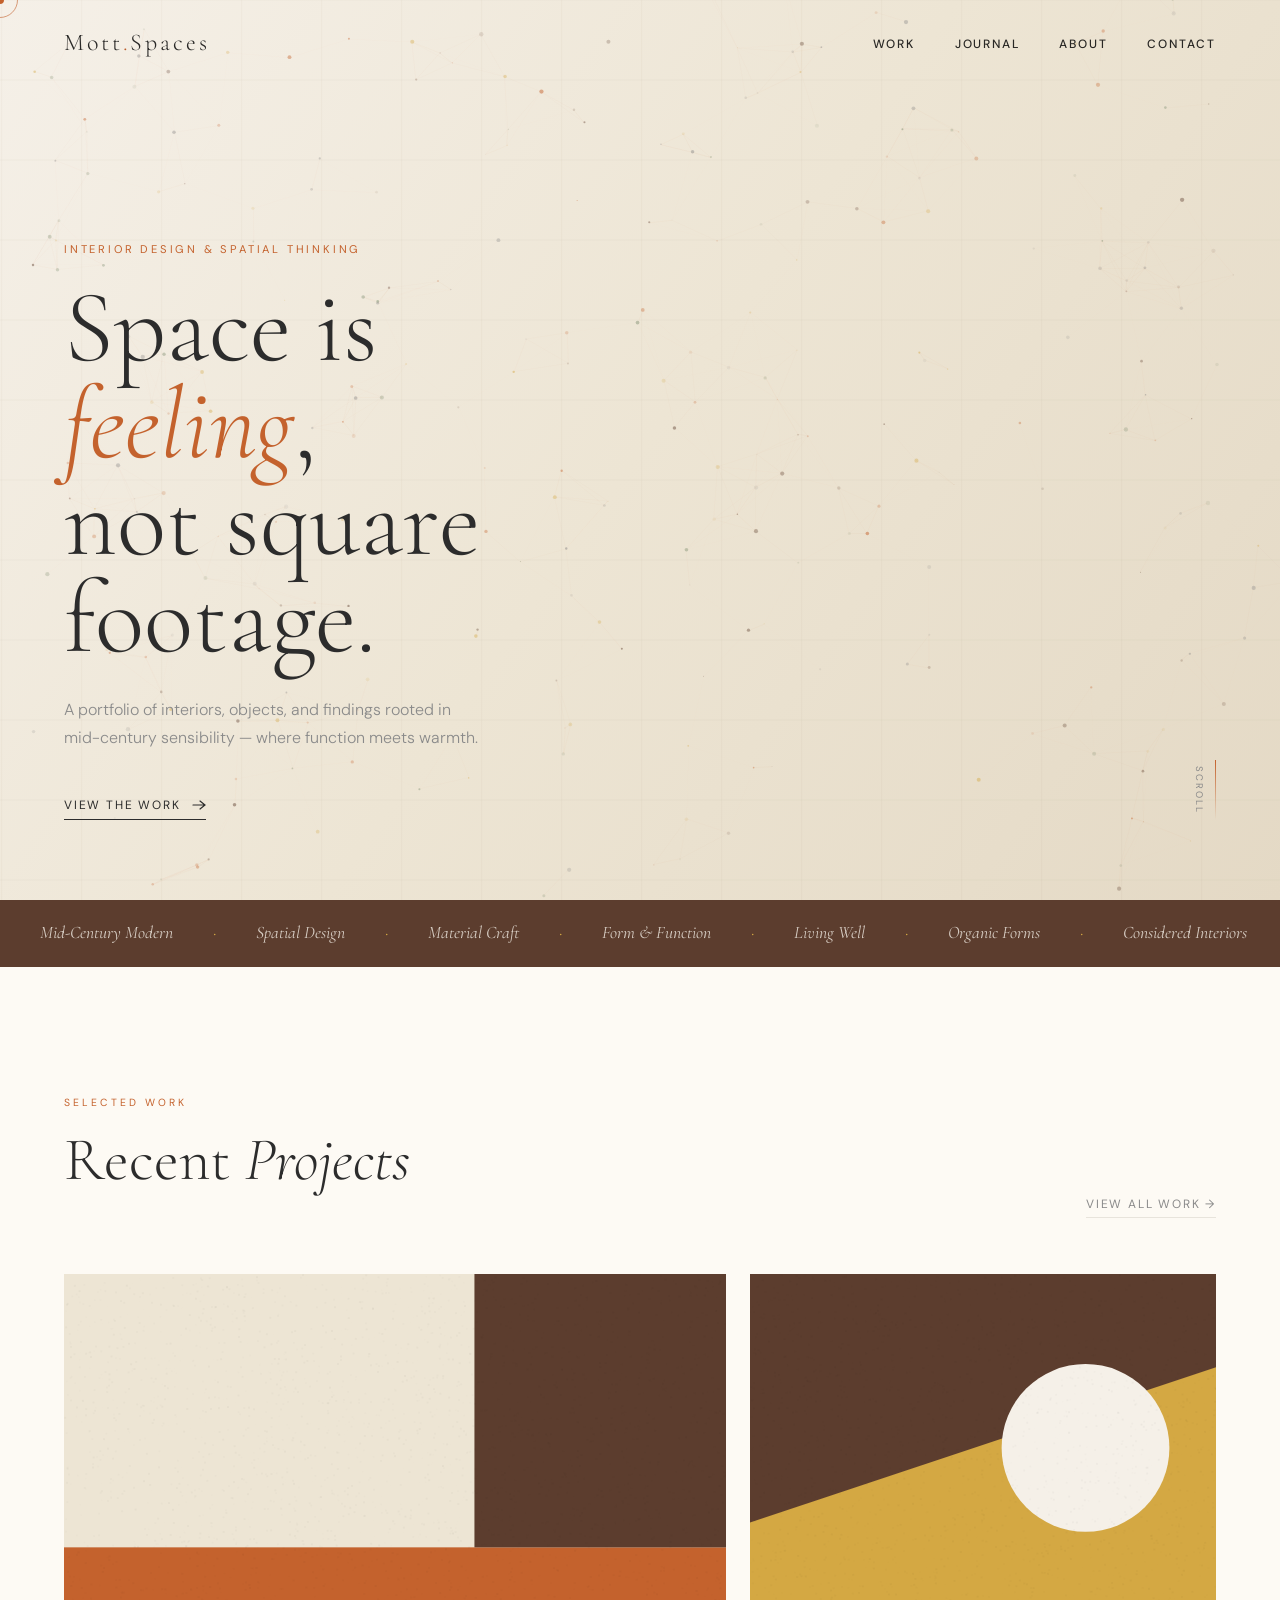
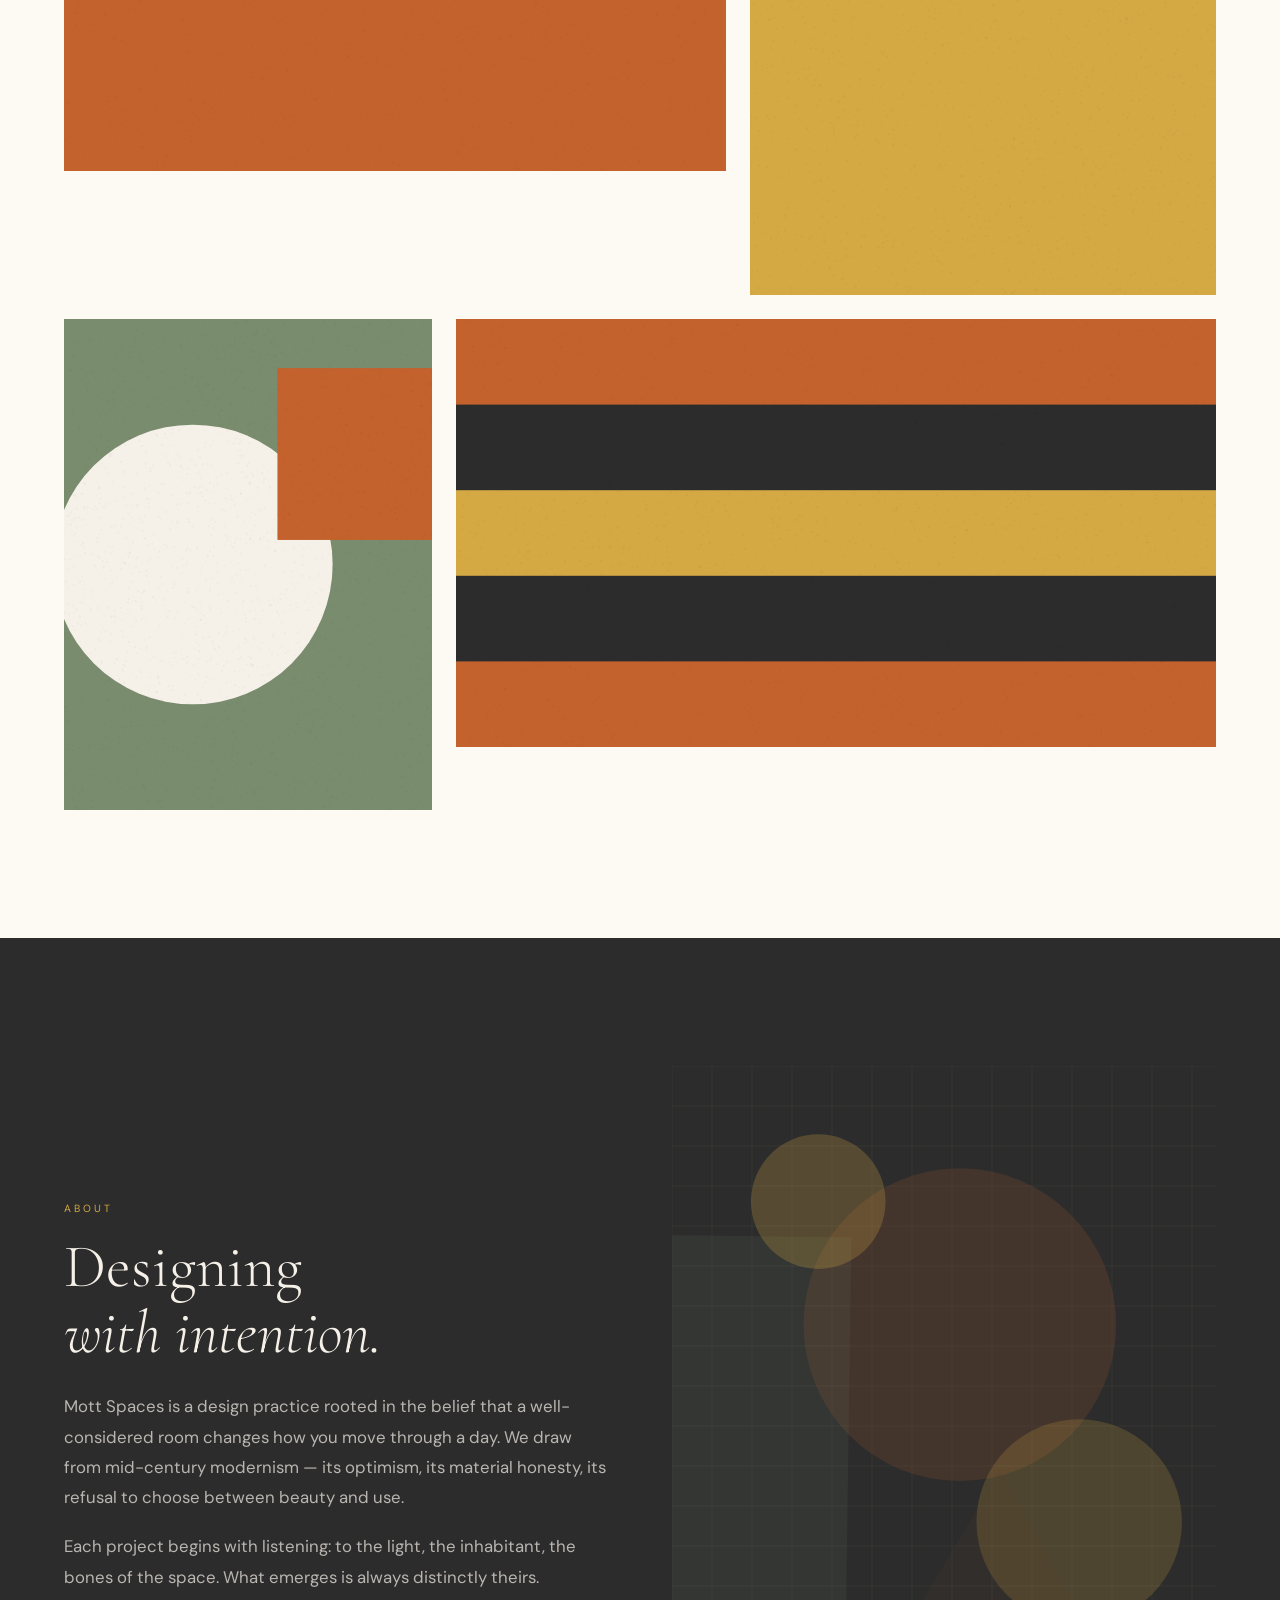
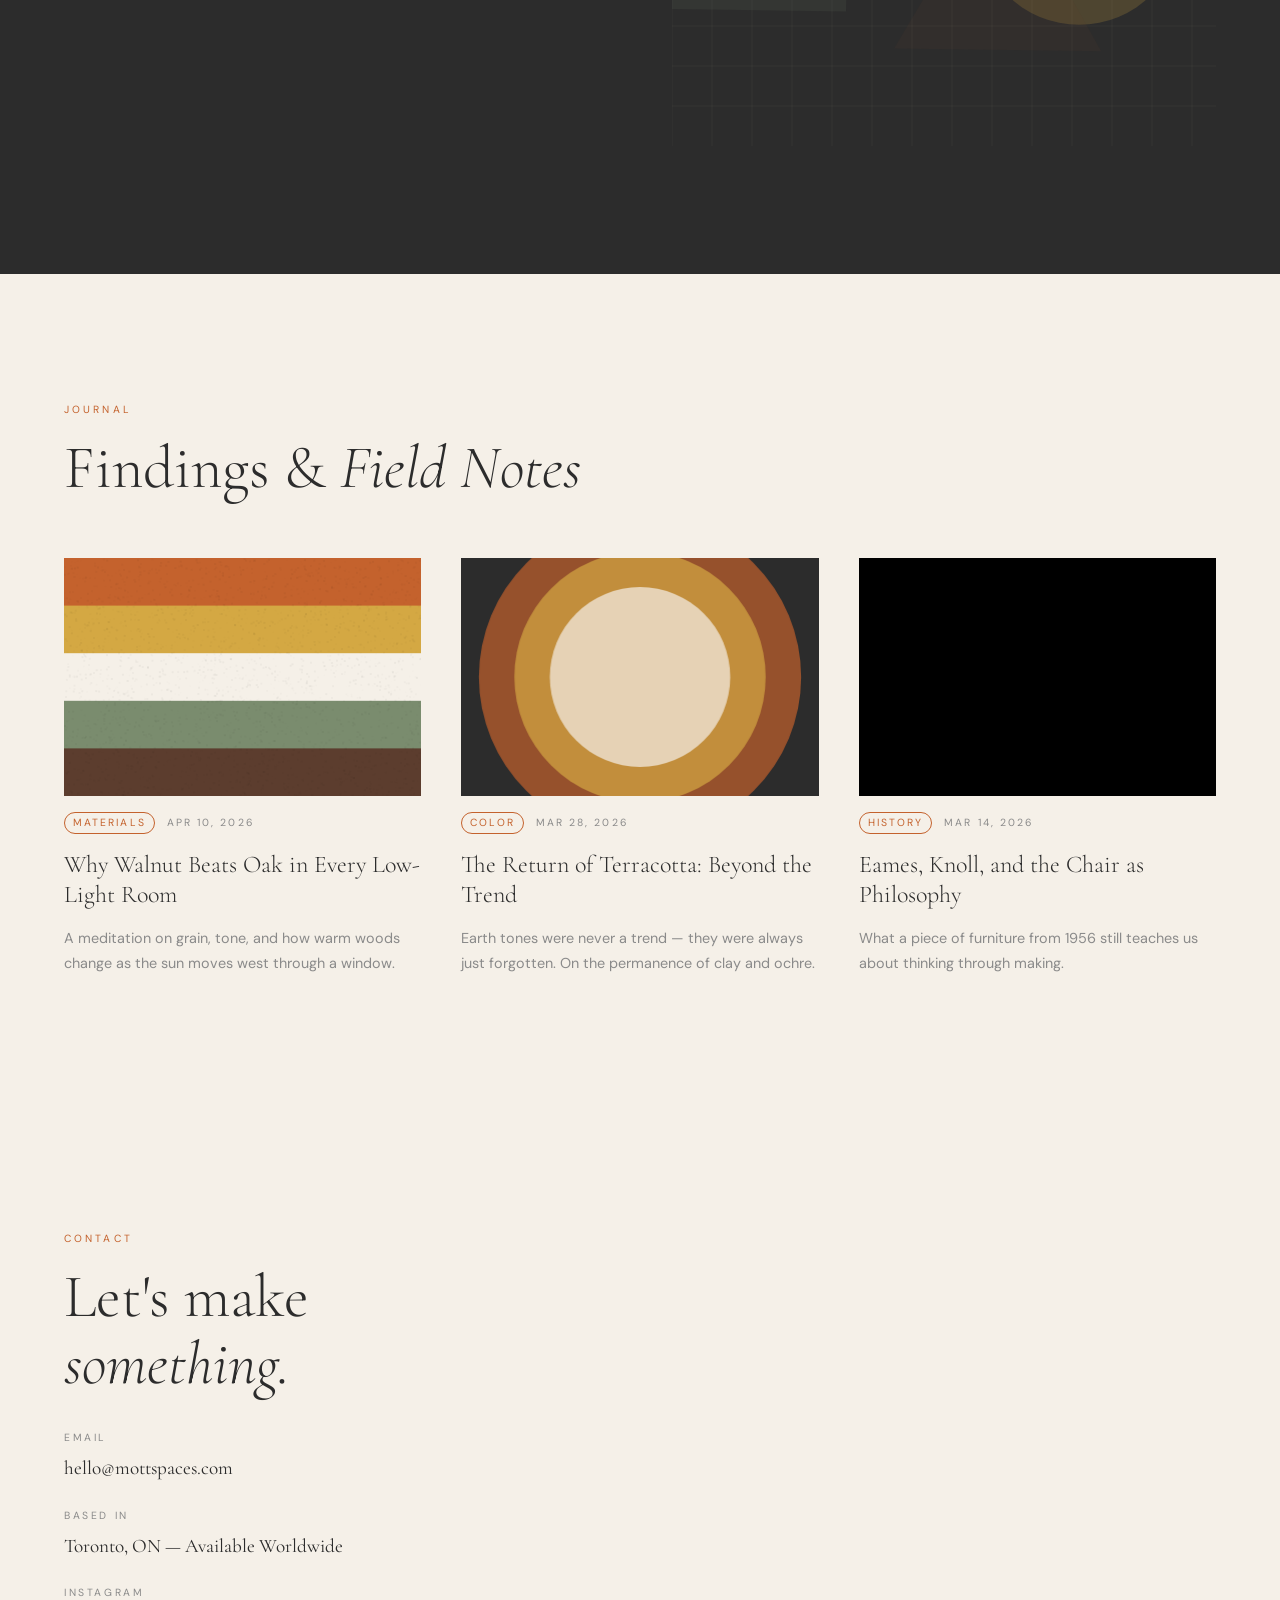
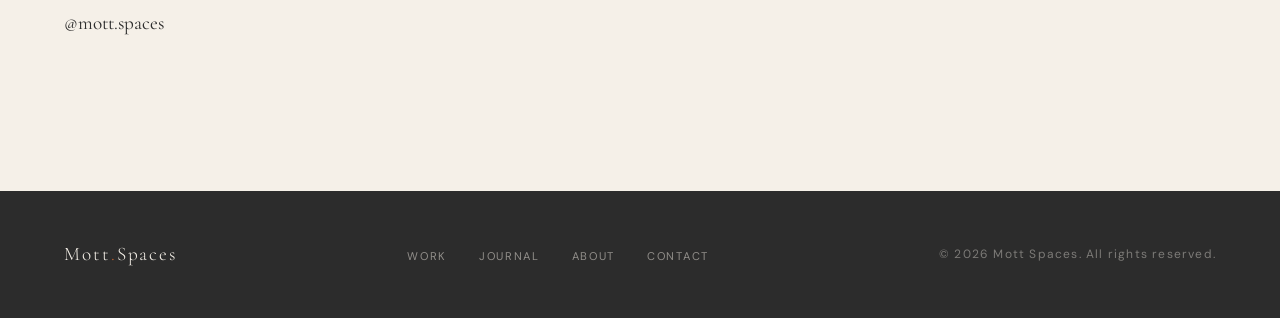
==== index.html @ d7904d5b "remove contact form, keep contact info section for social links" ====
<!DOCTYPE html>
<html lang="en">
<head>
  <meta charset="UTF-8" />
  <meta name="viewport" content="width=device-width, initial-scale=1.0" />
  <title>Mott Spaces — Interior Design &amp; Living</title>
  <meta name="description" content="Mott Spaces — A curated interior design portfolio and journal exploring mid-century modern living, space, and craft." />

  <!-- Fonts -->
  <link rel="preconnect" href="https://fonts.googleapis.com">
  <link rel="preconnect" href="https://fonts.gstatic.com" crossorigin>
  <link href="https://fonts.googleapis.com/css2?family=Cormorant+Garamond:ital,wght@0,300;0,400;0,600;1,300;1,400&family=DM+Sans:wght@300;400;500&display=swap" rel="stylesheet">

  <link rel="stylesheet" href="assets/css/style.css" />

  <style>
    /* Reveal animation */
    .reveal {
      opacity: 0;
      transform: translateY(28px);
      transition: opacity 0.8s cubic-bezier(0.25,0.46,0.45,0.94),
                  transform 0.8s cubic-bezier(0.25,0.46,0.45,0.94);
    }
    .reveal.visible { opacity: 1; transform: translateY(0); }
    .reveal-delay-1 { transition-delay: 0.1s; }
    .reveal-delay-2 { transition-delay: 0.2s; }
    .reveal-delay-3 { transition-delay: 0.35s; }

    /* Project placeholder canvas styling */
    .project-card {
      position: relative;
      overflow: hidden;
      background: var(--light-gray);
    }
    .project-card canvas {
      position: absolute;
      inset: 0;
      width: 100%;
      height: 100%;
    }
  </style>
</head>
<body>

  <!-- Custom Cursor -->
  <div class="cursor-dot"></div>
  <div class="cursor-ring"></div>

  <!-- ── NAV ───────────────────────────────── -->
  <nav>
    <a href="/" class="nav-logo">Mott<span>.</span>Spaces</a>
    <ul class="nav-links">
      <li><a href="#projects">Work</a></li>
      <li><a href="#journal">Journal</a></li>
      <li><a href="#about">About</a></li>
      <li><a href="#contact">Contact</a></li>
    </ul>
  </nav>

  <!-- ── HERO ──────────────────────────────── -->
  <section id="hero">
    <canvas id="hero-canvas" aria-hidden="true"></canvas>
    <div class="hero-content">
      <p class="hero-eyebrow reveal">Interior Design &amp; Spatial Thinking</p>
      <h1 class="hero-title reveal reveal-delay-1">
        Space is<br><em>feeling</em>,<br>not square footage.
      </h1>
      <p class="hero-sub reveal reveal-delay-2">
        A portfolio of interiors, objects, and findings rooted in
        mid-century sensibility — where function meets warmth.
      </p>
      <a href="#projects" class="hero-cta reveal reveal-delay-3">
        View the work
        <svg width="14" height="10" viewBox="0 0 14 10" fill="none">
          <path d="M1 5h12M8 1l5 4-5 4" stroke="currentColor" stroke-width="1.2" stroke-linecap="round"/>
        </svg>
      </a>
    </div>
    <div class="hero-scroll">Scroll</div>
  </section>

  <!-- ── MARQUEE ───────────────────────────── -->
  <div class="marquee-wrap" aria-hidden="true">
    <div class="marquee-track">
      <span>Mid-Century Modern</span><span class="dot">·</span>
      <span>Spatial Design</span><span class="dot">·</span>
      <span>Material Craft</span><span class="dot">·</span>
      <span>Form &amp; Function</span><span class="dot">·</span>
      <span>Living Well</span><span class="dot">·</span>
      <span>Organic Forms</span><span class="dot">·</span>
      <span>Considered Interiors</span><span class="dot">·</span>
    </div>
  </div>

  <!-- ── PROJECTS ──────────────────────────── -->
  <section id="projects">
    <div class="projects-header">
      <div>
        <span class="section-label reveal">Selected Work</span>
        <h2 class="section-title reveal reveal-delay-1">Recent <em>Projects</em></h2>
      </div>
      <a href="projects/index.html" class="view-all reveal reveal-delay-2">View all work →</a>
    </div>

    <div class="projects-grid">
      <!-- Card 1 — large left -->
      <div class="project-card reveal">
        <canvas id="pc1" class="project-placeholder"></canvas>
        <div class="project-card-overlay">
          <h3>The Walnut Study</h3>
          <span>Residential · 2024</span>
        </div>
      </div>
      <!-- Card 2 — tall right -->
      <div class="project-card reveal reveal-delay-1">
        <canvas id="pc2" class="project-placeholder"></canvas>
        <div class="project-card-overlay">
          <h3>Terracotta Loft</h3>
          <span>Residential · 2024</span>
        </div>
      </div>
      <!-- Card 3 — short left -->
      <div class="project-card reveal reveal-delay-2">
        <canvas id="pc3" class="project-placeholder"></canvas>
        <div class="project-card-overlay">
          <h3>Oak &amp; Linen Suite</h3>
          <span>Hospitality · 2023</span>
        </div>
      </div>
      <!-- Card 4 — wide right -->
      <div class="project-card reveal reveal-delay-3">
        <canvas id="pc4" class="project-placeholder"></canvas>
        <div class="project-card-overlay">
          <h3>Sage House</h3>
          <span>Residential · 2023</span>
        </div>
      </div>
    </div>
  </section>

  <!-- ── ABOUT ──────────────────────────────── -->
  <section id="about">
    <div>
      <span class="section-label reveal">About</span>
      <h2 class="section-title reveal reveal-delay-1">Designing<br><em>with intention.</em></h2>
      <p class="reveal reveal-delay-2">
        Mott Spaces is a design practice rooted in the belief that a well-considered room
        changes how you move through a day. We draw from mid-century modernism —
        its optimism, its material honesty, its refusal to choose between beauty and use.
      </p>
      <p class="reveal reveal-delay-3">
        Each project begins with listening: to the light, the inhabitant, the bones of
        the space. What emerges is always distinctly theirs.
      </p>
    </div>
    <div class="about-canvas-wrap reveal reveal-delay-2">
      <canvas id="about-canvas"></canvas>
    </div>
  </section>

  <!-- ── JOURNAL ────────────────────────────── -->
  <section id="journal">
    <span class="section-label reveal">Journal</span>
    <h2 class="section-title reveal reveal-delay-1">Findings &amp; <em>Field Notes</em></h2>

    <div class="journal-grid">
      <!-- Post 1 -->
      <a href="journal/post-1.html" class="journal-card reveal">
        <div class="journal-card-img">
          <canvas id="jc1"></canvas>
        </div>
        <div class="journal-card-meta">
          <span class="tag">Materials</span>
          <span>Apr 10, 2026</span>
        </div>
        <h3>Why Walnut Beats Oak in Every Low-Light Room</h3>
        <p>A meditation on grain, tone, and how warm woods change as the sun moves west through a window.</p>
      </a>

      <!-- Post 2 -->
      <a href="journal/post-2.html" class="journal-card reveal reveal-delay-1">
        <div class="journal-card-img">
          <canvas id="jc2"></canvas>
        </div>
        <div class="journal-card-meta">
          <span class="tag">Color</span>
          <span>Mar 28, 2026</span>
        </div>
        <h3>The Return of Terracotta: Beyond the Trend</h3>
        <p>Earth tones were never a trend — they were always just forgotten. On the permanence of clay and ochre.</p>
      </a>

      <!-- Post 3 -->
      <a href="journal/post-3.html" class="journal-card reveal reveal-delay-2">
        <div class="journal-card-img">
          <canvas id="jc3"></canvas>
        </div>
        <div class="journal-card-meta">
          <span class="tag">History</span>
          <span>Mar 14, 2026</span>
        </div>
        <h3>Eames, Knoll, and the Chair as Philosophy</h3>
        <p>What a piece of furniture from 1956 still teaches us about thinking through making.</p>
      </a>
    </div>
  </section>

  <!-- ── CONTACT ────────────────────────────── -->
  <section id="contact">
    <div>
      <span class="section-label reveal">Contact</span>
      <h2 class="section-title reveal reveal-delay-1">Let's make<br><em>something.</em></h2>
      <div class="contact-detail reveal reveal-delay-2">
        <label>Email</label>
        <a href="mailto:hello@mottspaces.com">hello@mottspaces.com</a>
      </div>
      <div class="contact-detail reveal reveal-delay-3">
        <label>Based in</label>
        <p>Toronto, ON — Available Worldwide</p>
      </div>
      <div class="contact-detail reveal">
        <label>Instagram</label>
        <a href="#">@mott.spaces</a>
      </div>
      <!-- Social links — add LinkedIn, Instagram etc. here -->
    </div>
  </section>

  <!-- ── FOOTER ─────────────────────────────── -->
  <footer>
    <span class="logo">Mott<span>.</span>Spaces</span>
    <ul class="footer-links">
      <li><a href="#projects">Work</a></li>
      <li><a href="#journal">Journal</a></li>
      <li><a href="#about">About</a></li>
      <li><a href="#contact">Contact</a></li>
    </ul>
    <p>© 2026 Mott Spaces. All rights reserved.</p>
  </footer>

  <script src="assets/js/main.js"></script>
  <script>
    // ── Project placeholder canvases (MCM color blocking) ──
    function drawProjectCard(id, colors, shape) {
      const c = document.getElementById(id);
      if (!c) return;
      const ctx = c.getContext('2d');
      // Match parent size
      const parent = c.parentElement;
      c.width  = parent.offsetWidth  || 600;
      c.height = parent.offsetHeight || 450;
      const W = c.width, H = c.height;

      // Background
      ctx.fillStyle = colors[0];
      ctx.fillRect(0, 0, W, H);

      if (shape === 'block') {
        ctx.fillStyle = colors[1];
        ctx.fillRect(0, H * 0.55, W, H * 0.45);
        ctx.fillStyle = colors[2];
        ctx.fillRect(W * 0.62, 0, W * 0.38, H * 0.55);
      } else if (shape === 'diagonal') {
        ctx.fillStyle = colors[1];
        ctx.beginPath();
        ctx.moveTo(0, H * 0.4); ctx.lineTo(W, H * 0.15);
        ctx.lineTo(W, H); ctx.lineTo(0, H);
        ctx.fill();
        ctx.fillStyle = colors[2];
        ctx.beginPath();
        ctx.arc(W * 0.72, H * 0.28, W * 0.18, 0, Math.PI * 2);
        ctx.fill();
      } else if (shape === 'circle') {
        ctx.fillStyle = colors[1];
        ctx.beginPath();
        ctx.arc(W * 0.35, H * 0.5, W * 0.38, 0, Math.PI * 2);
        ctx.fill();
        ctx.fillStyle = colors[2];
        ctx.fillRect(W * 0.58, H * 0.1, W * 0.42, H * 0.35);
      } else if (shape === 'stripes') {
        const stripes = [colors[1], colors[0], colors[2], colors[0], colors[1]];
        stripes.forEach((col, i) => {
          ctx.fillStyle = col;
          ctx.fillRect(0, i * (H / stripes.length), W, H / stripes.length + 1);
        });
      }

      // Noise texture
      for (let i = 0; i < 4000; i++) {
        ctx.fillStyle = 'rgba(0,0,0,' + (Math.random() * 0.03) + ')';
        ctx.fillRect(Math.random() * W, Math.random() * H, 2, 2);
      }
    }

    window.addEventListener('load', () => {
      drawProjectCard('pc1', ['#EDE5D4','#C4622D','#5C3D2E'], 'block');
      drawProjectCard('pc2', ['#5C3D2E','#D4A843','#F5F0E8'], 'diagonal');
      drawProjectCard('pc3', ['#7A8C6E','#F5F0E8','#C4622D'], 'circle');
      drawProjectCard('pc4', ['#2C2C2C','#C4622D','#D4A843'], 'stripes');
    });
  </script>

</body>
</html>
---- assets/css/style.css ----
/* ============================================
   MOTT SPACES — Mid-Century Modern Design
   ============================================ */

@import url('https://fonts.googleapis.com/css2?family=Cormorant+Garamond:ital,wght@0,300;0,400;0,600;1,300;1,400&family=DM+Sans:wght@300;400;500&display=swap');

:root {
  --cream:     #F5F0E8;
  --warm-white:#FDFAF4;
  --walnut:    #5C3D2E;
  --terracotta:#C4622D;
  --mustard:   #D4A843;
  --sage:      #7A8C6E;
  --charcoal:  #2C2C2C;
  --mid-gray:  #8A8A8A;
  --light-gray:#E8E4DC;

  --serif: 'Cormorant Garamond', Georgia, serif;
  --sans:  'DM Sans', system-ui, sans-serif;

  --max-w: 1280px;
  --gutter: clamp(1.5rem, 5vw, 4rem);
}

*, *::before, *::after { box-sizing: border-box; margin: 0; padding: 0; }

html { scroll-behavior: smooth; }

body {
  background: var(--cream);
  color: var(--charcoal);
  font-family: var(--sans);
  font-size: 16px;
  line-height: 1.6;
  overflow-x: hidden;
  cursor: none; /* custom cursor */
}

/* ── CUSTOM CURSOR ─────────────────────────── */
.cursor-dot {
  position: fixed;
  width: 8px; height: 8px;
  background: var(--terracotta);
  border-radius: 50%;
  pointer-events: none;
  z-index: 9999;
  transform: translate(-50%, -50%);
  transition: transform 0.1s ease, width 0.3s ease, height 0.3s ease, background 0.3s ease;
}
.cursor-ring {
  position: fixed;
  width: 36px; height: 36px;
  border: 1.5px solid var(--terracotta);
  border-radius: 50%;
  pointer-events: none;
  z-index: 9998;
  transform: translate(-50%, -50%);
  transition: transform 0.15s ease, width 0.3s ease, height 0.3s ease, opacity 0.3s ease;
  opacity: 0.6;
}
body.cursor-hover .cursor-dot  { width: 12px; height: 12px; background: var(--mustard); }
body.cursor-hover .cursor-ring { width: 56px; height: 56px; opacity: 0.3; }

/* ── NAV ────────────────────────────────────── */
nav {
  position: fixed;
  top: 0; left: 0; right: 0;
  z-index: 100;
  display: flex;
  align-items: center;
  justify-content: space-between;
  padding: 1.5rem var(--gutter);
  mix-blend-mode: multiply;
  transition: background 0.4s ease, padding 0.4s ease;
}
nav.scrolled {
  background: rgba(245,240,232,0.92);
  backdrop-filter: blur(12px);
  padding: 1rem var(--gutter);
  mix-blend-mode: normal;
  border-bottom: 1px solid var(--light-gray);
}
.nav-logo {
  font-family: var(--serif);
  font-size: 1.5rem;
  font-weight: 300;
  letter-spacing: 0.12em;
  color: var(--charcoal);
  text-decoration: none;
}
.nav-logo span { color: var(--terracotta); }
.nav-links { display: flex; gap: 2.5rem; list-style: none; }
.nav-links a {
  font-family: var(--sans);
  font-size: 0.75rem;
  font-weight: 500;
  letter-spacing: 0.15em;
  text-transform: uppercase;
  color: var(--charcoal);
  text-decoration: none;
  position: relative;
  transition: color 0.3s;
}
.nav-links a::after {
  content: '';
  position: absolute;
  bottom: -3px; left: 0; right: 100%;
  height: 1px;
  background: var(--terracotta);
  transition: right 0.3s ease;
}
.nav-links a:hover { color: var(--terracotta); }
.nav-links a:hover::after { right: 0; }

/* ── HERO ───────────────────────────────────── */
#hero {
  position: relative;
  height: 100vh;
  display: flex;
  align-items: flex-end;
  padding: 0 var(--gutter) 5rem;
  overflow: hidden;
}
#hero-canvas {
  position: absolute;
  inset: 0;
  width: 100%; height: 100%;
  z-index: 0;
}
.hero-content {
  position: relative;
  z-index: 2;
  max-width: 720px;
}
.hero-eyebrow {
  font-family: var(--sans);
  font-size: 0.7rem;
  letter-spacing: 0.25em;
  text-transform: uppercase;
  color: var(--terracotta);
  margin-bottom: 1.2rem;
}
.hero-title {
  font-family: var(--serif);
  font-size: clamp(3.5rem, 8vw, 7rem);
  font-weight: 300;
  line-height: 0.95;
  color: var(--charcoal);
  margin-bottom: 1.8rem;
}
.hero-title em {
  font-style: italic;
  color: var(--terracotta);
}
.hero-sub {
  font-family: var(--sans);
  font-size: 1rem;
  font-weight: 300;
  color: var(--mid-gray);
  max-width: 420px;
  line-height: 1.7;
  margin-bottom: 2.5rem;
}
.hero-cta {
  display: inline-flex;
  align-items: center;
  gap: 0.75rem;
  font-family: var(--sans);
  font-size: 0.75rem;
  letter-spacing: 0.15em;
  text-transform: uppercase;
  color: var(--charcoal);
  text-decoration: none;
  border-bottom: 1px solid var(--charcoal);
  padding-bottom: 4px;
  transition: color 0.3s, border-color 0.3s;
}
.hero-cta:hover { color: var(--terracotta); border-color: var(--terracotta); }
.hero-scroll {
  position: absolute;
  right: var(--gutter);
  bottom: 5rem;
  z-index: 2;
  display: flex;
  flex-direction: column;
  align-items: center;
  gap: 0.5rem;
  font-size: 0.6rem;
  letter-spacing: 0.2em;
  text-transform: uppercase;
  color: var(--mid-gray);
  writing-mode: vertical-lr;
}
.hero-scroll::after {
  content: '';
  width: 1px;
  height: 60px;
  background: linear-gradient(to bottom, var(--terracotta), transparent);
  animation: scrollLine 2s ease-in-out infinite;
}
@keyframes scrollLine {
  0%   { transform: scaleY(0); transform-origin: top; }
  50%  { transform: scaleY(1); transform-origin: top; }
  51%  { transform-origin: bottom; }
  100% { transform: scaleY(0); transform-origin: bottom; }
}

/* ── SECTION SHARED ─────────────────────────── */
section { padding: clamp(4rem, 10vw, 8rem) var(--gutter); }

.section-label {
  font-size: 0.65rem;
  letter-spacing: 0.3em;
  text-transform: uppercase;
  color: var(--terracotta);
  margin-bottom: 1rem;
  display: block;
}
.section-title {
  font-family: var(--serif);
  font-size: clamp(2.2rem, 5vw, 3.8rem);
  font-weight: 300;
  line-height: 1.1;
  color: var(--charcoal);
  margin-bottom: 1.5rem;
}
.section-title em { font-style: italic; }

/* ── ABOUT STRIP ─────────────────────────────── */
#about {
  background: var(--charcoal);
  display: grid;
  grid-template-columns: 1fr 1fr;
  gap: 4rem;
  align-items: center;
}
#about .section-label { color: var(--mustard); }
#about .section-title { color: var(--cream); }
#about p {
  color: rgba(245,240,232,0.7);
  font-size: 1.05rem;
  line-height: 1.8;
  margin-bottom: 1.2rem;
}
.about-canvas-wrap {
  position: relative;
  aspect-ratio: 4/5;
  overflow: hidden;
}
#about-canvas { width: 100%; height: 100%; display: block; }

/* ── PROJECTS GRID ──────────────────────────── */
#projects { background: var(--warm-white); }
.projects-header {
  display: flex;
  align-items: flex-end;
  justify-content: space-between;
  margin-bottom: 3.5rem;
  flex-wrap: wrap;
  gap: 1rem;
}
.view-all {
  font-size: 0.75rem;
  letter-spacing: 0.15em;
  text-transform: uppercase;
  color: var(--mid-gray);
  text-decoration: none;
  border-bottom: 1px solid var(--light-gray);
  padding-bottom: 3px;
  transition: color 0.3s, border-color 0.3s;
}
.view-all:hover { color: var(--terracotta); border-color: var(--terracotta); }

.projects-grid {
  display: grid;
  grid-template-columns: repeat(12, 1fr);
  gap: 1.5rem;
}
.project-card {
  position: relative;
  overflow: hidden;
  background: var(--light-gray);
  cursor: none;
}
.project-card:nth-child(1) { grid-column: span 7; aspect-ratio: 4/3; }
.project-card:nth-child(2) { grid-column: span 5; aspect-ratio: 3/4; }
.project-card:nth-child(3) { grid-column: span 4; aspect-ratio: 3/4; }
.project-card:nth-child(4) { grid-column: span 8; aspect-ratio: 16/9; }

.project-card img {
  width: 100%; height: 100%;
  object-fit: cover;
  display: block;
  transition: transform 0.8s cubic-bezier(0.25, 0.46, 0.45, 0.94);
  filter: saturate(0.9);
}
.project-card:hover img { transform: scale(1.06); filter: saturate(1.1); }

.project-card-overlay {
  position: absolute;
  inset: 0;
  background: linear-gradient(to top, rgba(44,44,44,0.85) 0%, transparent 55%);
  opacity: 0;
  transition: opacity 0.4s ease;
  display: flex;
  flex-direction: column;
  justify-content: flex-end;
  padding: 2rem;
}
.project-card:hover .project-card-overlay { opacity: 1; }

.project-card-overlay h3 {
  font-family: var(--serif);
  font-size: 1.6rem;
  font-weight: 300;
  color: var(--cream);
  margin-bottom: 0.3rem;
}
.project-card-overlay span {
  font-size: 0.7rem;
  letter-spacing: 0.2em;
  text-transform: uppercase;
  color: var(--mustard);
}

/* placeholder canvas cards */
.project-placeholder {
  width: 100%; height: 100%;
  display: block;
}

/* ── JOURNAL ────────────────────────────────── */
#journal { background: var(--cream); }
.journal-grid {
  display: grid;
  grid-template-columns: repeat(auto-fill, minmax(320px, 1fr));
  gap: 2.5rem;
  margin-top: 3.5rem;
}
.journal-card {
  text-decoration: none;
  color: inherit;
  display: flex;
  flex-direction: column;
  gap: 1rem;
  group: true;
}
.journal-card-img {
  aspect-ratio: 3/2;
  overflow: hidden;
  background: var(--light-gray);
}
.journal-card-img canvas {
  width: 100%; height: 100%; display: block;
  transition: transform 0.6s ease;
}
.journal-card:hover .journal-card-img canvas { transform: scale(1.04); }

.journal-card-meta {
  display: flex;
  align-items: center;
  gap: 0.75rem;
  font-size: 0.65rem;
  letter-spacing: 0.2em;
  text-transform: uppercase;
  color: var(--mid-gray);
}
.journal-card-meta .tag {
  color: var(--terracotta);
  border: 1px solid var(--terracotta);
  padding: 2px 8px;
  border-radius: 20px;
}
.journal-card h3 {
  font-family: var(--serif);
  font-size: 1.5rem;
  font-weight: 300;
  line-height: 1.25;
  color: var(--charcoal);
  transition: color 0.3s;
}
.journal-card:hover h3 { color: var(--terracotta); }
.journal-card p {
  font-size: 0.9rem;
  color: var(--mid-gray);
  line-height: 1.7;
}

/* ── MARQUEE ─────────────────────────────────── */
.marquee-wrap {
  background: var(--walnut);
  padding: 1.2rem 0;
  overflow: hidden;
  white-space: nowrap;
}
.marquee-track {
  display: inline-flex;
  animation: marquee 22s linear infinite;
}
.marquee-track span {
  font-family: var(--serif);
  font-size: 1.1rem;
  font-style: italic;
  color: var(--cream);
  opacity: 0.8;
  padding: 0 2.5rem;
}
.marquee-track span.dot {
  color: var(--mustard);
  font-style: normal;
  opacity: 1;
  padding: 0;
}
@keyframes marquee { to { transform: translateX(-50%); } }

/* ── CONTACT ─────────────────────────────────── */
#contact {
  background: var(--cream);
  display: block;
  max-width: 640px;
}
#contact .section-title { margin-bottom: 2rem; }
.contact-detail {
  margin-bottom: 1.5rem;
}
.contact-detail label {
  display: block;
  font-size: 0.65rem;
  letter-spacing: 0.25em;
  text-transform: uppercase;
  color: var(--mid-gray);
  margin-bottom: 0.4rem;
}
.contact-detail a, .contact-detail p {
  font-family: var(--serif);
  font-size: 1.2rem;
  color: var(--charcoal);
  text-decoration: none;
  transition: color 0.3s;
}
.contact-detail a:hover { color: var(--terracotta); }

.contact-form { display: flex; flex-direction: column; gap: 1.5rem; }
.form-group { display: flex; flex-direction: column; gap: 0.4rem; }
.form-group label {
  font-size: 0.65rem;
  letter-spacing: 0.2em;
  text-transform: uppercase;
  color: var(--mid-gray);
}
.form-group input,
.form-group textarea {
  background: transparent;
  border: none;
  border-bottom: 1px solid var(--light-gray);
  padding: 0.6rem 0;
  font-family: var(--sans);
  font-size: 1rem;
  color: var(--charcoal);
  outline: none;
  transition: border-color 0.3s;
  resize: none;
}
.form-group input:focus,
.form-group textarea:focus { border-color: var(--terracotta); }
.form-group textarea { min-height: 120px; }
.btn-submit {
  align-self: flex-start;
  background: var(--terracotta);
  color: var(--cream);
  border: none;
  padding: 0.9rem 2.5rem;
  font-family: var(--sans);
  font-size: 0.75rem;
  letter-spacing: 0.2em;
  text-transform: uppercase;
  cursor: none;
  transition: background 0.3s, transform 0.2s;
}
.btn-submit:hover { background: var(--walnut); transform: translateY(-2px); }

/* ── FOOTER ──────────────────────────────────── */
footer {
  background: var(--charcoal);
  padding: 3rem var(--gutter);
  display: flex;
  align-items: center;
  justify-content: space-between;
  flex-wrap: wrap;
  gap: 1.5rem;
}
footer .logo {
  font-family: var(--serif);
  font-size: 1.2rem;
  font-weight: 300;
  color: var(--cream);
  letter-spacing: 0.1em;
}
footer .logo span { color: var(--terracotta); }
footer p {
  font-size: 0.75rem;
  color: rgba(245,240,232,0.4);
  letter-spacing: 0.1em;
}
.footer-links { display: flex; gap: 2rem; list-style: none; }
.footer-links a {
  font-size: 0.7rem;
  letter-spacing: 0.15em;
  text-transform: uppercase;
  color: rgba(245,240,232,0.5);
  text-decoration: none;
  transition: color 0.3s;
}
.footer-links a:hover { color: var(--mustard); }

/* ── RESPONSIVE ──────────────────────────────── */
@media (max-width: 768px) {
  #about, #contact { grid-template-columns: 1fr; }
  .about-canvas-wrap { aspect-ratio: 16/9; }
  .projects-grid { grid-template-columns: 1fr 1fr; }
  .project-card:nth-child(n) { grid-column: span 2; aspect-ratio: 4/3; }
  .nav-links { display: none; }
}
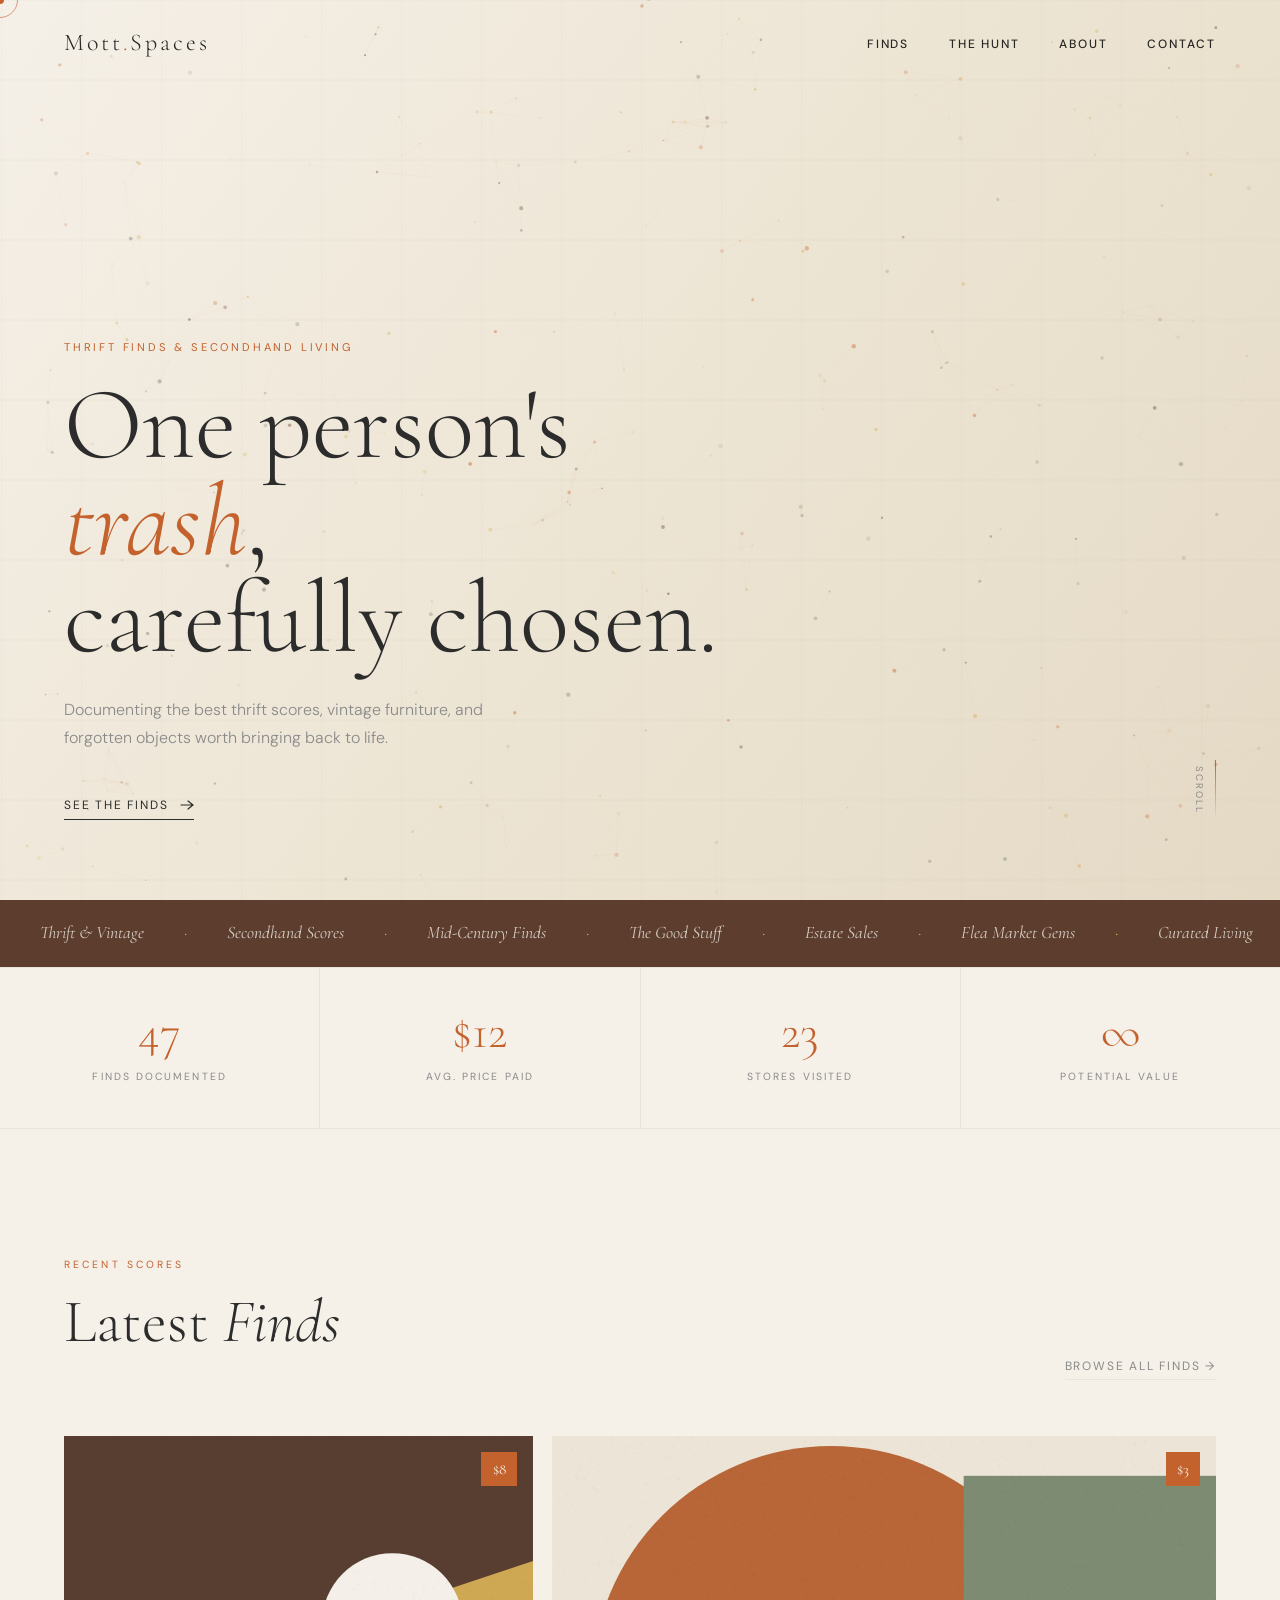
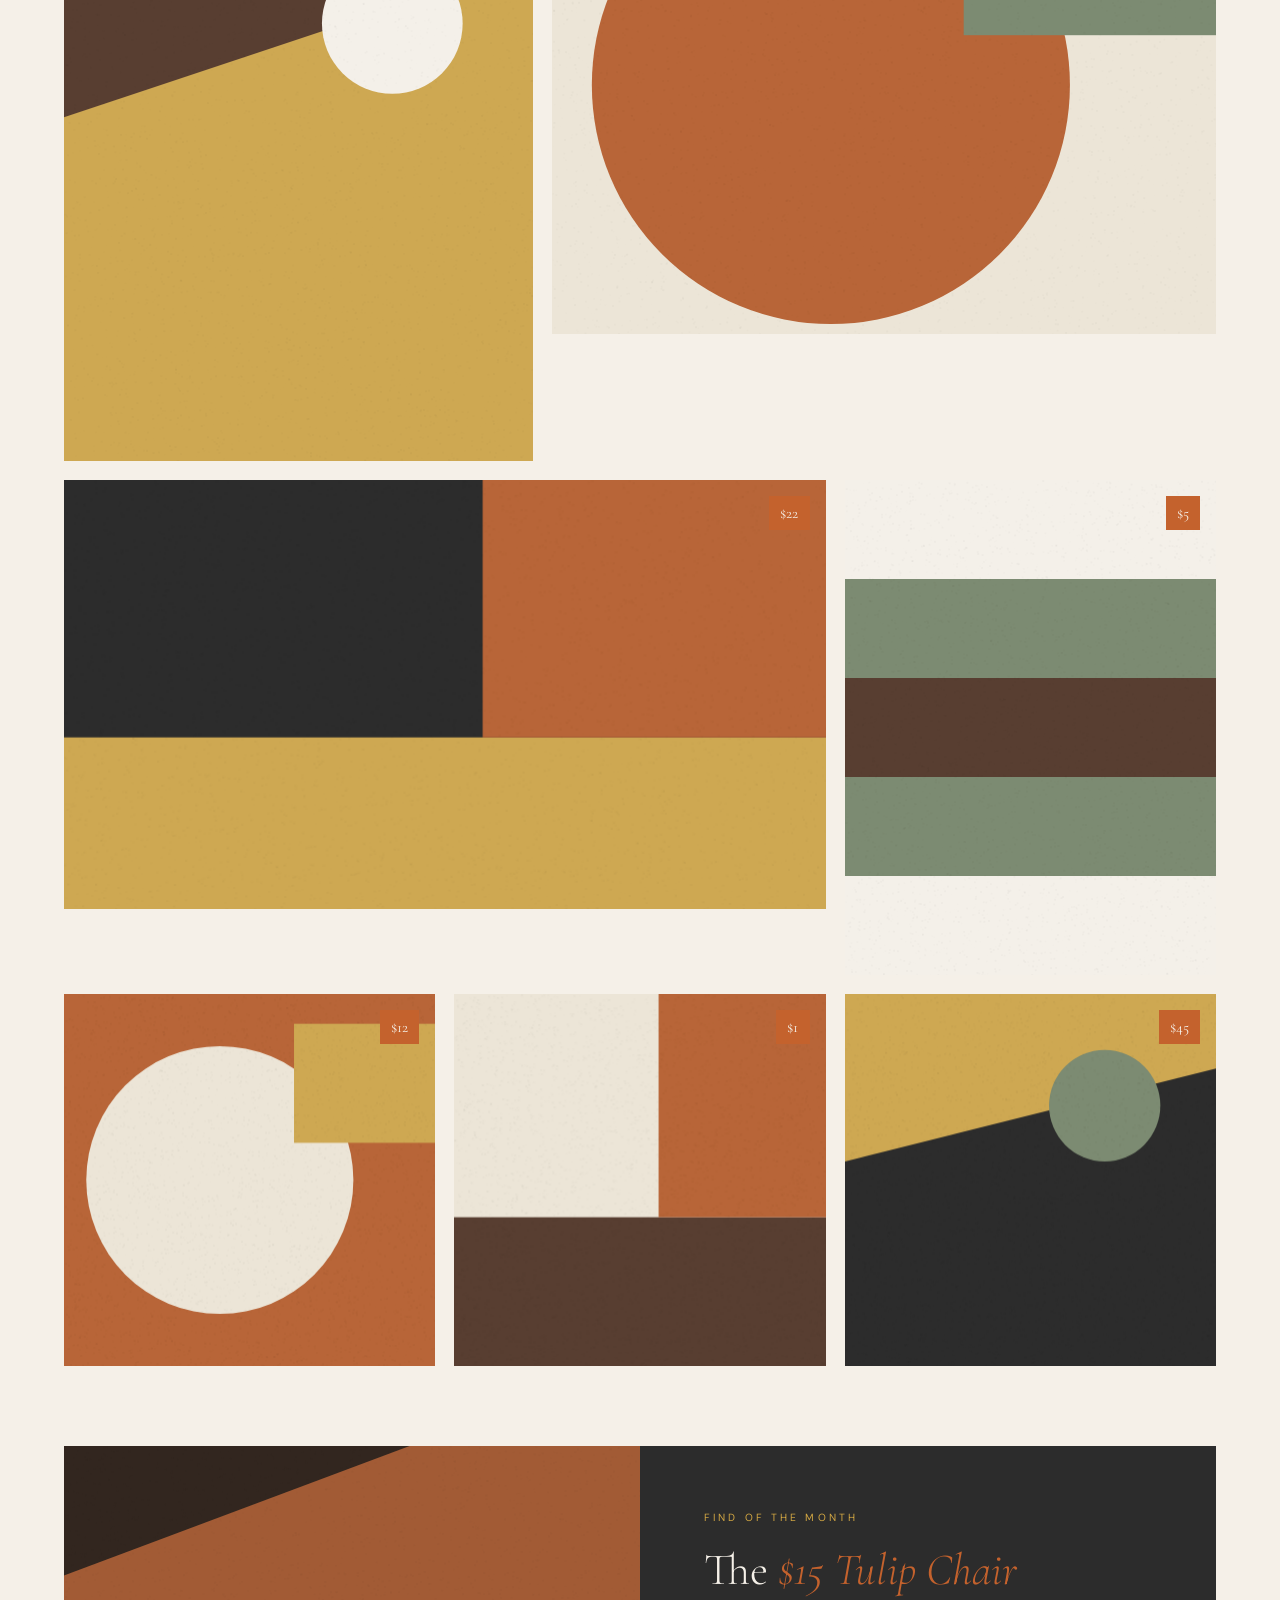
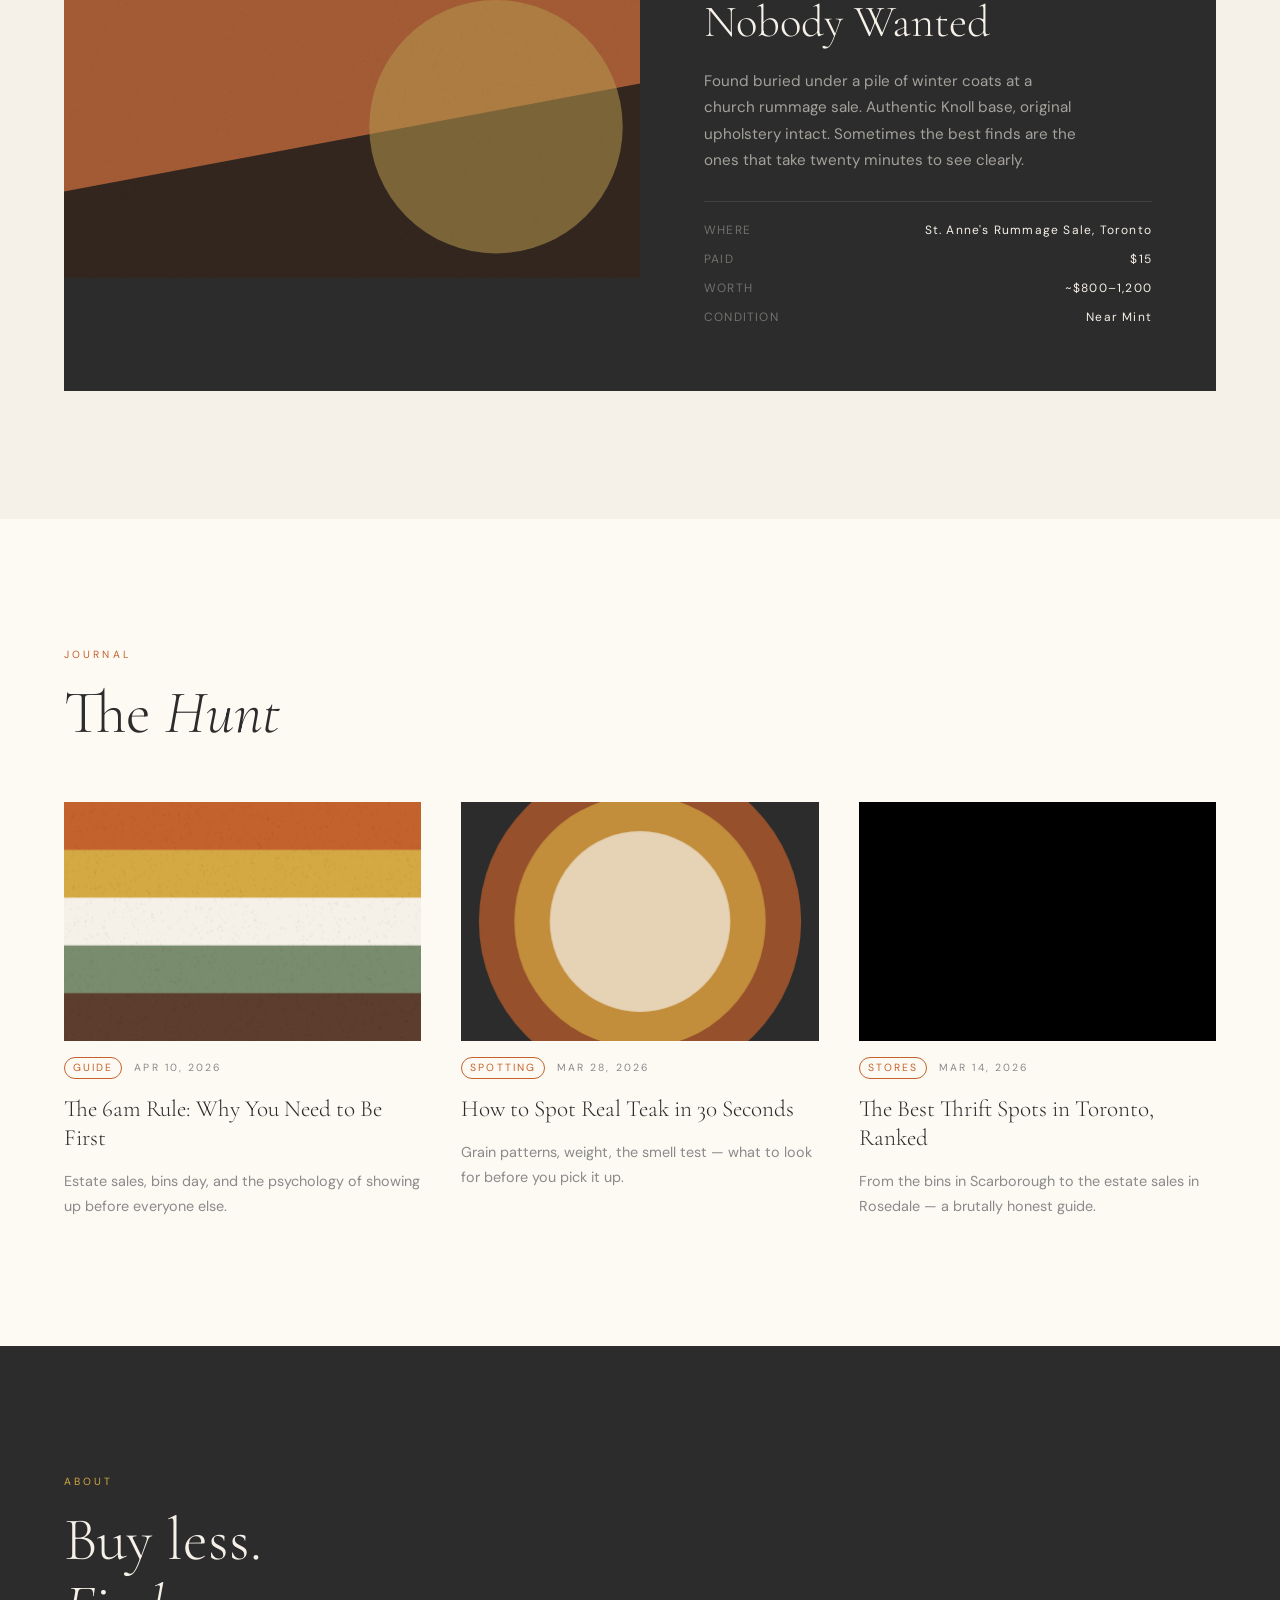
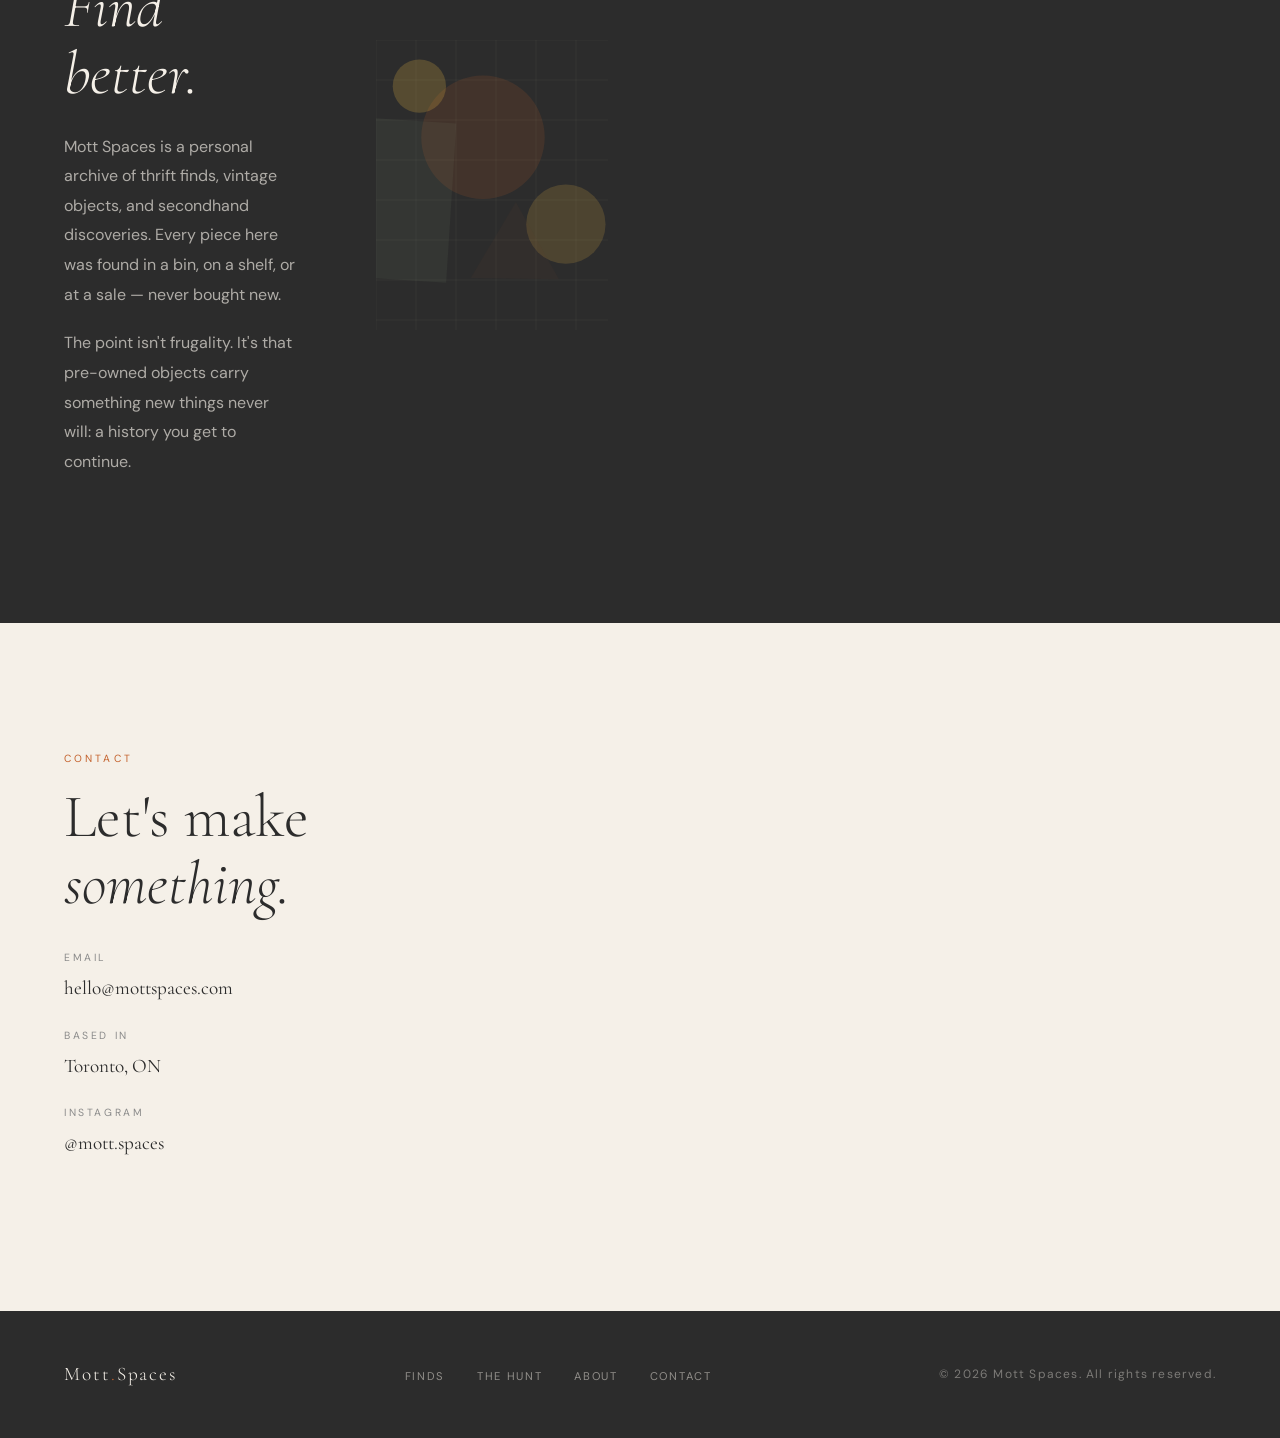
==== commit 8cc4cf08: "redesign: pivot homepage to thrifting finds showcase - New hero: 'One person's trash, carefully chos" ====
--- a/index.html
+++ b/index.html
@@ -3,74 +3,339 @@
 <head>
   <meta charset="UTF-8" />
   <meta name="viewport" content="width=device-width, initial-scale=1.0" />
-  <title>Mott Spaces — Interior Design &amp; Living</title>
-  <meta name="description" content="Mott Spaces — A curated interior design portfolio and journal exploring mid-century modern living, space, and craft." />
-
-  <!-- Fonts -->
+  <title>Mott Spaces — Thrift Finds &amp; Living Well</title>
+  <meta name="description" content="Mott Spaces — Documenting great thrift finds, secondhand scores, and the art of curating a space on a budget." />
+
   <link rel="preconnect" href="https://fonts.googleapis.com">
   <link rel="preconnect" href="https://fonts.gstatic.com" crossorigin>
   <link href="https://fonts.googleapis.com/css2?family=Cormorant+Garamond:ital,wght@0,300;0,400;0,600;1,300;1,400&family=DM+Sans:wght@300;400;500&display=swap" rel="stylesheet">
-
   <link rel="stylesheet" href="assets/css/style.css" />
 
   <style>
-    /* Reveal animation */
+    /* ── Reveal ── */
     .reveal {
       opacity: 0;
       transform: translateY(28px);
       transition: opacity 0.8s cubic-bezier(0.25,0.46,0.45,0.94),
                   transform 0.8s cubic-bezier(0.25,0.46,0.45,0.94);
     }
-    .reveal.visible { opacity: 1; transform: translateY(0); }
-    .reveal-delay-1 { transition-delay: 0.1s; }
-    .reveal-delay-2 { transition-delay: 0.2s; }
-    .reveal-delay-3 { transition-delay: 0.35s; }
-
-    /* Project placeholder canvas styling */
-    .project-card {
+    .reveal.visible       { opacity: 1; transform: translateY(0); }
+    .reveal-delay-1       { transition-delay: 0.1s; }
+    .reveal-delay-2       { transition-delay: 0.22s; }
+    .reveal-delay-3       { transition-delay: 0.36s; }
+
+    /* ── Finds grid ── */
+    .finds-grid {
+      display: grid;
+      grid-template-columns: repeat(12, 1fr);
+      gap: 1.2rem;
+      margin-top: 3.5rem;
+    }
+    .find-card {
       position: relative;
       overflow: hidden;
       background: var(--light-gray);
-    }
-    .project-card canvas {
+      cursor: none;
+    }
+    /* Editorial asymmetric layout */
+    .find-card:nth-child(1) { grid-column: span 5; aspect-ratio: 3/4; }
+    .find-card:nth-child(2) { grid-column: span 7; aspect-ratio: 4/3; }
+    .find-card:nth-child(3) { grid-column: span 8; aspect-ratio: 16/9; }
+    .find-card:nth-child(4) { grid-column: span 4; aspect-ratio: 3/4; }
+    .find-card:nth-child(5) { grid-column: span 4; aspect-ratio: 1/1; }
+    .find-card:nth-child(6) { grid-column: span 4; aspect-ratio: 1/1; }
+    .find-card:nth-child(7) { grid-column: span 4; aspect-ratio: 1/1; }
+
+    .find-card canvas,
+    .find-card img {
       position: absolute;
       inset: 0;
-      width: 100%;
-      height: 100%;
+      width: 100%; height: 100%;
+      object-fit: cover;
+      display: block;
+      transition: transform 0.8s cubic-bezier(0.25,0.46,0.45,0.94);
+      filter: saturate(0.85);
+    }
+    .find-card:hover canvas,
+    .find-card:hover img { transform: scale(1.05); filter: saturate(1.1); }
+
+    .find-card-info {
+      position: absolute;
+      inset: 0;
+      background: linear-gradient(to top, rgba(44,44,44,0.88) 0%, transparent 52%);
+      opacity: 0;
+      transition: opacity 0.4s ease;
+      display: flex;
+      flex-direction: column;
+      justify-content: flex-end;
+      padding: 1.5rem;
+      gap: 0.3rem;
+    }
+    .find-card:hover .find-card-info { opacity: 1; }
+
+    .find-card-info .find-name {
+      font-family: var(--serif);
+      font-size: 1.3rem;
+      font-weight: 300;
+      color: var(--cream);
+      line-height: 1.2;
+    }
+    .find-card-info .find-meta {
+      display: flex;
+      gap: 0.8rem;
+      align-items: center;
+      flex-wrap: wrap;
+    }
+    .find-card-info .find-store {
+      font-size: 0.65rem;
+      letter-spacing: 0.18em;
+      text-transform: uppercase;
+      color: var(--mustard);
+    }
+    .find-card-info .find-price {
+      font-family: var(--serif);
+      font-size: 1rem;
+      color: rgba(245,240,232,0.7);
+    }
+    .find-card-info .find-price s {
+      font-size: 0.8rem;
+      opacity: 0.5;
+      margin-right: 0.3rem;
+    }
+
+    /* Price badge — always visible on corner */
+    .find-badge {
+      position: absolute;
+      top: 1rem; right: 1rem;
+      background: var(--terracotta);
+      color: var(--cream);
+      font-family: var(--serif);
+      font-size: 0.95rem;
+      padding: 0.3rem 0.7rem;
+      z-index: 2;
+      pointer-events: none;
+    }
+
+    /* ── Featured find (full-width editorial) ── */
+    .find-featured {
+      display: grid;
+      grid-template-columns: 1fr 1fr;
+      gap: 0;
+      background: var(--charcoal);
+      margin-top: 5rem;
+    }
+    .find-featured-canvas {
+      aspect-ratio: 4/3;
+      position: relative;
+      overflow: hidden;
+    }
+    .find-featured-canvas canvas,
+    .find-featured-canvas img {
+      width: 100%; height: 100%;
+      object-fit: cover;
+      display: block;
+      filter: saturate(0.8) brightness(0.9);
+      transition: transform 1s ease, filter 1s ease;
+    }
+    .find-featured:hover .find-featured-canvas canvas,
+    .find-featured:hover .find-featured-canvas img {
+      transform: scale(1.03);
+      filter: saturate(1) brightness(1);
+    }
+    .find-featured-text {
+      padding: 4rem;
+      display: flex;
+      flex-direction: column;
+      justify-content: center;
+      gap: 1.2rem;
+    }
+    .find-featured-text .eyebrow {
+      font-size: 0.65rem;
+      letter-spacing: 0.3em;
+      text-transform: uppercase;
+      color: var(--mustard);
+    }
+    .find-featured-text h3 {
+      font-family: var(--serif);
+      font-size: clamp(1.8rem, 3.5vw, 2.8rem);
+      font-weight: 300;
+      color: var(--cream);
+      line-height: 1.15;
+    }
+    .find-featured-text h3 em { font-style: italic; color: var(--terracotta); }
+    .find-featured-text p {
+      font-size: 0.95rem;
+      color: rgba(245,240,232,0.6);
+      line-height: 1.75;
+      max-width: 380px;
+    }
+    .find-featured-text .find-details {
+      display: flex;
+      flex-direction: column;
+      gap: 0.6rem;
+      border-top: 1px solid rgba(245,240,232,0.1);
+      padding-top: 1.2rem;
+      margin-top: 0.5rem;
+    }
+    .find-details-row {
+      display: flex;
+      justify-content: space-between;
+      font-size: 0.75rem;
+      letter-spacing: 0.1em;
+    }
+    .find-details-row span:first-child { color: rgba(245,240,232,0.35); text-transform: uppercase; }
+    .find-details-row span:last-child  { color: var(--cream); }
+
+    /* ── Stats strip ── */
+    .stats-strip {
+      background: var(--cream);
+      border-top: 1px solid var(--light-gray);
+      border-bottom: 1px solid var(--light-gray);
+      display: flex;
+      justify-content: center;
+      gap: 0;
+    }
+    .stat-item {
+      flex: 1;
+      text-align: center;
+      padding: 2.5rem 1rem;
+      border-right: 1px solid var(--light-gray);
+    }
+    .stat-item:last-child { border-right: none; }
+    .stat-number {
+      font-family: var(--serif);
+      font-size: clamp(2rem, 4vw, 3rem);
+      font-weight: 300;
+      color: var(--terracotta);
+      line-height: 1;
+      display: block;
+      margin-bottom: 0.4rem;
+    }
+    .stat-label {
+      font-size: 0.65rem;
+      letter-spacing: 0.2em;
+      text-transform: uppercase;
+      color: var(--mid-gray);
+    }
+
+    /* ── Journal (The Hunt) ── */
+    .hunt-grid {
+      display: grid;
+      grid-template-columns: repeat(auto-fill, minmax(300px, 1fr));
+      gap: 2.5rem;
+      margin-top: 3.5rem;
+    }
+    .hunt-card {
+      text-decoration: none;
+      color: inherit;
+      display: flex;
+      flex-direction: column;
+      gap: 1rem;
+    }
+    .hunt-card-img {
+      aspect-ratio: 3/2;
+      overflow: hidden;
+      background: var(--light-gray);
+      position: relative;
+    }
+    .hunt-card-img canvas,
+    .hunt-card-img img {
+      width: 100%; height: 100%;
+      object-fit: cover;
+      display: block;
+      transition: transform 0.6s ease;
+    }
+    .hunt-card:hover .hunt-card-img canvas,
+    .hunt-card:hover .hunt-card-img img { transform: scale(1.04); }
+
+    .hunt-card-meta {
+      display: flex;
+      align-items: center;
+      gap: 0.75rem;
+      font-size: 0.65rem;
+      letter-spacing: 0.2em;
+      text-transform: uppercase;
+      color: var(--mid-gray);
+    }
+    .hunt-card-meta .tag {
+      color: var(--terracotta);
+      border: 1px solid var(--terracotta);
+      padding: 2px 8px;
+      border-radius: 20px;
+    }
+    .hunt-card h3 {
+      font-family: var(--serif);
+      font-size: 1.45rem;
+      font-weight: 300;
+      line-height: 1.25;
+      color: var(--charcoal);
+      transition: color 0.3s;
+    }
+    .hunt-card:hover h3 { color: var(--terracotta); }
+    .hunt-card p {
+      font-size: 0.9rem;
+      color: var(--mid-gray);
+      line-height: 1.7;
+    }
+
+    /* ── About ── */
+    #about { background: var(--charcoal); }
+    #about .section-label { color: var(--mustard); }
+    #about .section-title { color: var(--cream); }
+    #about p { color: rgba(245,240,232,0.65); font-size: 1rem; line-height: 1.85; margin-bottom: 1.2rem; }
+    .about-inner {
+      display: grid;
+      grid-template-columns: 1fr 1fr;
+      gap: 5rem;
+      align-items: center;
+    }
+    .about-canvas-wrap { aspect-ratio: 4/5; overflow: hidden; }
+    #about-canvas { width: 100%; height: 100%; display: block; }
+
+    /* ── Project placeholder ── */
+    .find-card { position: relative; overflow: hidden; background: var(--light-gray); }
+
+    @media (max-width: 768px) {
+      .finds-grid { grid-template-columns: 1fr 1fr; }
+      .find-card:nth-child(n) { grid-column: span 2; aspect-ratio: 4/3; }
+      .find-featured { grid-template-columns: 1fr; }
+      .find-featured-text { padding: 2.5rem; }
+      .about-inner { grid-template-columns: 1fr; }
+      .stats-strip { flex-wrap: wrap; }
+      .stat-item { flex: 0 0 50%; }
     }
   </style>
 </head>
 <body>
 
-  <!-- Custom Cursor -->
   <div class="cursor-dot"></div>
   <div class="cursor-ring"></div>
 
-  <!-- ── NAV ───────────────────────────────── -->
+  <!-- ── NAV ─────────────────────────────────── -->
   <nav>
     <a href="/" class="nav-logo">Mott<span>.</span>Spaces</a>
     <ul class="nav-links">
-      <li><a href="#projects">Work</a></li>
-      <li><a href="#journal">Journal</a></li>
+      <li><a href="#finds">Finds</a></li>
+      <li><a href="#the-hunt">The Hunt</a></li>
       <li><a href="#about">About</a></li>
       <li><a href="#contact">Contact</a></li>
     </ul>
   </nav>
 
-  <!-- ── HERO ──────────────────────────────── -->
+  <!-- ── HERO ─────────────────────────────────── -->
   <section id="hero">
     <canvas id="hero-canvas" aria-hidden="true"></canvas>
     <div class="hero-content">
-      <p class="hero-eyebrow reveal">Interior Design &amp; Spatial Thinking</p>
+      <p class="hero-eyebrow reveal">Thrift Finds &amp; Secondhand Living</p>
       <h1 class="hero-title reveal reveal-delay-1">
-        Space is<br><em>feeling</em>,<br>not square footage.
+        One person's<br><em>trash</em>,<br>carefully chosen.
       </h1>
       <p class="hero-sub reveal reveal-delay-2">
-        A portfolio of interiors, objects, and findings rooted in
-        mid-century sensibility — where function meets warmth.
+        Documenting the best thrift scores, vintage furniture, and
+        forgotten objects worth bringing back to life.
       </p>
-      <a href="#projects" class="hero-cta reveal reveal-delay-3">
-        View the work
+      <a href="#finds" class="hero-cta reveal reveal-delay-3">
+        See the finds
         <svg width="14" height="10" viewBox="0 0 14 10" fill="none">
           <path d="M1 5h12M8 1l5 4-5 4" stroke="currentColor" stroke-width="1.2" stroke-linecap="round"/>
         </svg>
@@ -79,133 +344,231 @@
     <div class="hero-scroll">Scroll</div>
   </section>
 
-  <!-- ── MARQUEE ───────────────────────────── -->
+  <!-- ── MARQUEE ──────────────────────────────── -->
   <div class="marquee-wrap" aria-hidden="true">
     <div class="marquee-track">
-      <span>Mid-Century Modern</span><span class="dot">·</span>
-      <span>Spatial Design</span><span class="dot">·</span>
-      <span>Material Craft</span><span class="dot">·</span>
-      <span>Form &amp; Function</span><span class="dot">·</span>
-      <span>Living Well</span><span class="dot">·</span>
-      <span>Organic Forms</span><span class="dot">·</span>
-      <span>Considered Interiors</span><span class="dot">·</span>
+      <span>Thrift &amp; Vintage</span><span class="dot">·</span>
+      <span>Secondhand Scores</span><span class="dot">·</span>
+      <span>Mid-Century Finds</span><span class="dot">·</span>
+      <span>The Good Stuff</span><span class="dot">·</span>
+      <span>Estate Sales</span><span class="dot">·</span>
+      <span>Flea Market Gems</span><span class="dot">·</span>
+      <span>Curated Living</span><span class="dot">·</span>
+      <span>Slow Shopping</span><span class="dot">·</span>
     </div>
   </div>
 
-  <!-- ── PROJECTS ──────────────────────────── -->
-  <section id="projects">
+  <!-- ── STATS ────────────────────────────────── -->
+  <div class="stats-strip">
+    <div class="stat-item reveal">
+      <span class="stat-number">47</span>
+      <span class="stat-label">Finds Documented</span>
+    </div>
+    <div class="stat-item reveal reveal-delay-1">
+      <span class="stat-number">$12</span>
+      <span class="stat-label">Avg. Price Paid</span>
+    </div>
+    <div class="stat-item reveal reveal-delay-2">
+      <span class="stat-number">23</span>
+      <span class="stat-label">Stores Visited</span>
+    </div>
+    <div class="stat-item reveal reveal-delay-3">
+      <span class="stat-number">∞</span>
+      <span class="stat-label">Potential Value</span>
+    </div>
+  </div>
+
+  <!-- ── FINDS GRID ───────────────────────────── -->
+  <section id="finds">
     <div class="projects-header">
       <div>
-        <span class="section-label reveal">Selected Work</span>
-        <h2 class="section-title reveal reveal-delay-1">Recent <em>Projects</em></h2>
-      </div>
-      <a href="projects/index.html" class="view-all reveal reveal-delay-2">View all work →</a>
-    </div>
-
-    <div class="projects-grid">
-      <!-- Card 1 — large left -->
-      <div class="project-card reveal">
-        <canvas id="pc1" class="project-placeholder"></canvas>
-        <div class="project-card-overlay">
-          <h3>The Walnut Study</h3>
-          <span>Residential · 2024</span>
-        </div>
-      </div>
-      <!-- Card 2 — tall right -->
-      <div class="project-card reveal reveal-delay-1">
-        <canvas id="pc2" class="project-placeholder"></canvas>
-        <div class="project-card-overlay">
-          <h3>Terracotta Loft</h3>
-          <span>Residential · 2024</span>
-        </div>
-      </div>
-      <!-- Card 3 — short left -->
-      <div class="project-card reveal reveal-delay-2">
-        <canvas id="pc3" class="project-placeholder"></canvas>
-        <div class="project-card-overlay">
-          <h3>Oak &amp; Linen Suite</h3>
-          <span>Hospitality · 2023</span>
-        </div>
-      </div>
-      <!-- Card 4 — wide right -->
-      <div class="project-card reveal reveal-delay-3">
-        <canvas id="pc4" class="project-placeholder"></canvas>
-        <div class="project-card-overlay">
-          <h3>Sage House</h3>
-          <span>Residential · 2023</span>
+        <span class="section-label reveal">Recent Scores</span>
+        <h2 class="section-title reveal reveal-delay-1">Latest <em>Finds</em></h2>
+      </div>
+      <a href="finds/index.html" class="view-all reveal reveal-delay-2">Browse all finds →</a>
+    </div>
+
+    <div class="finds-grid">
+      <!-- Find 1 — tall left -->
+      <div class="find-card reveal">
+        <canvas id="fc1"></canvas>
+        <div class="find-badge">$8</div>
+        <div class="find-card-info">
+          <span class="find-name">Danish Teak Side Table</span>
+          <div class="find-meta">
+            <span class="find-store">Value Village · Toronto</span>
+            <span class="find-price"><s>~$400</s>$8</span>
+          </div>
+        </div>
+      </div>
+      <!-- Find 2 — wide right -->
+      <div class="find-card reveal reveal-delay-1">
+        <canvas id="fc2"></canvas>
+        <div class="find-badge">$3</div>
+        <div class="find-card-info">
+          <span class="find-name">Ceramic Vessel, Unsigned</span>
+          <div class="find-meta">
+            <span class="find-store">Goodwill · Kensington</span>
+            <span class="find-price">$3</span>
+          </div>
+        </div>
+      </div>
+      <!-- Find 3 — wide -->
+      <div class="find-card reveal reveal-delay-2">
+        <canvas id="fc3"></canvas>
+        <div class="find-badge">$22</div>
+        <div class="find-card-info">
+          <span class="find-name">Brass Floor Lamp, 1960s</span>
+          <div class="find-meta">
+            <span class="find-store">Salvation Army · Parkdale</span>
+            <span class="find-price"><s>~$300</s>$22</span>
+          </div>
+        </div>
+      </div>
+      <!-- Find 4 — tall right -->
+      <div class="find-card reveal reveal-delay-3">
+        <canvas id="fc4"></canvas>
+        <div class="find-badge">$5</div>
+        <div class="find-card-info">
+          <span class="find-name">Linen Throw, Belgian</span>
+          <div class="find-meta">
+            <span class="find-store">Estate Sale · Rosedale</span>
+            <span class="find-price">$5</span>
+          </div>
+        </div>
+      </div>
+      <!-- Finds 5–7 — bottom row squares -->
+      <div class="find-card reveal">
+        <canvas id="fc5"></canvas>
+        <div class="find-badge">$12</div>
+        <div class="find-card-info">
+          <span class="find-name">Woven Rattan Chair</span>
+          <div class="find-meta">
+            <span class="find-store">Flea Market · Leslieville</span>
+            <span class="find-price"><s>~$200</s>$12</span>
+          </div>
+        </div>
+      </div>
+      <div class="find-card reveal reveal-delay-1">
+        <canvas id="fc6"></canvas>
+        <div class="find-badge">$1</div>
+        <div class="find-card-info">
+          <span class="find-name">Pyrex Casserole Set</span>
+          <div class="find-meta">
+            <span class="find-store">Bins · Scarborough</span>
+            <span class="find-price">$1</span>
+          </div>
+        </div>
+      </div>
+      <div class="find-card reveal reveal-delay-2">
+        <canvas id="fc7"></canvas>
+        <div class="find-badge">$45</div>
+        <div class="find-card-info">
+          <span class="find-name">Eames-Era Lounge Chair</span>
+          <div class="find-meta">
+            <span class="find-store">Kijiji Pickup · East York</span>
+            <span class="find-price"><s>~$1200</s>$45</span>
+          </div>
+        </div>
+      </div>
+    </div>
+
+    <!-- ── Featured Find ── -->
+    <div class="find-featured reveal">
+      <div class="find-featured-canvas">
+        <canvas id="fc-hero"></canvas>
+      </div>
+      <div class="find-featured-text">
+        <span class="eyebrow">Find of the Month</span>
+        <h3>The <em>$15 Tulip Chair</em> Nobody Wanted</h3>
+        <p>
+          Found buried under a pile of winter coats at a church rummage sale.
+          Authentic Knoll base, original upholstery intact. Sometimes the best
+          finds are the ones that take twenty minutes to see clearly.
+        </p>
+        <div class="find-details">
+          <div class="find-details-row">
+            <span>Where</span>
+            <span>St. Anne's Rummage Sale, Toronto</span>
+          </div>
+          <div class="find-details-row">
+            <span>Paid</span>
+            <span>$15</span>
+          </div>
+          <div class="find-details-row">
+            <span>Worth</span>
+            <span>~$800–1,200</span>
+          </div>
+          <div class="find-details-row">
+            <span>Condition</span>
+            <span>Near Mint</span>
+          </div>
         </div>
       </div>
     </div>
   </section>
 
-  <!-- ── ABOUT ──────────────────────────────── -->
+  <!-- ── THE HUNT (Journal) ─────────────────── -->
+  <section id="the-hunt" style="background: var(--warm-white);">
+    <span class="section-label reveal">Journal</span>
+    <h2 class="section-title reveal reveal-delay-1">The <em>Hunt</em></h2>
+
+    <div class="hunt-grid">
+      <a href="journal/post-1.html" class="hunt-card reveal">
+        <div class="hunt-card-img"><canvas id="jc1"></canvas></div>
+        <div class="hunt-card-meta">
+          <span class="tag">Guide</span>
+          <span>Apr 10, 2026</span>
+        </div>
+        <h3>The 6am Rule: Why You Need to Be First</h3>
+        <p>Estate sales, bins day, and the psychology of showing up before everyone else.</p>
+      </a>
+
+      <a href="journal/post-2.html" class="hunt-card reveal reveal-delay-1">
+        <div class="hunt-card-img"><canvas id="jc2"></canvas></div>
+        <div class="hunt-card-meta">
+          <span class="tag">Spotting</span>
+          <span>Mar 28, 2026</span>
+        </div>
+        <h3>How to Spot Real Teak in 30 Seconds</h3>
+        <p>Grain patterns, weight, the smell test — what to look for before you pick it up.</p>
+      </a>
+
+      <a href="journal/post-3.html" class="hunt-card reveal reveal-delay-2">
+        <div class="hunt-card-img"><canvas id="jc3"></canvas></div>
+        <div class="hunt-card-meta">
+          <span class="tag">Stores</span>
+          <span>Mar 14, 2026</span>
+        </div>
+        <h3>The Best Thrift Spots in Toronto, Ranked</h3>
+        <p>From the bins in Scarborough to the estate sales in Rosedale — a brutally honest guide.</p>
+      </a>
+    </div>
+  </section>
+
+  <!-- ── ABOUT ────────────────────────────────── -->
   <section id="about">
-    <div>
-      <span class="section-label reveal">About</span>
-      <h2 class="section-title reveal reveal-delay-1">Designing<br><em>with intention.</em></h2>
-      <p class="reveal reveal-delay-2">
-        Mott Spaces is a design practice rooted in the belief that a well-considered room
-        changes how you move through a day. We draw from mid-century modernism —
-        its optimism, its material honesty, its refusal to choose between beauty and use.
-      </p>
-      <p class="reveal reveal-delay-3">
-        Each project begins with listening: to the light, the inhabitant, the bones of
-        the space. What emerges is always distinctly theirs.
-      </p>
-    </div>
-    <div class="about-canvas-wrap reveal reveal-delay-2">
-      <canvas id="about-canvas"></canvas>
+    <div class="about-inner">
+      <div>
+        <span class="section-label reveal">About</span>
+        <h2 class="section-title reveal reveal-delay-1">Buy less.<br><em>Find better.</em></h2>
+        <p class="reveal reveal-delay-2">
+          Mott Spaces is a personal archive of thrift finds, vintage objects, and secondhand
+          discoveries. Every piece here was found in a bin, on a shelf, or at a sale —
+          never bought new.
+        </p>
+        <p class="reveal reveal-delay-3">
+          The point isn't frugality. It's that pre-owned objects carry something
+          new things never will: a history you get to continue.
+        </p>
+      </div>
+      <div class="about-canvas-wrap reveal reveal-delay-2">
+        <canvas id="about-canvas"></canvas>
+      </div>
     </div>
   </section>
 
-  <!-- ── JOURNAL ────────────────────────────── -->
-  <section id="journal">
-    <span class="section-label reveal">Journal</span>
-    <h2 class="section-title reveal reveal-delay-1">Findings &amp; <em>Field Notes</em></h2>
-
-    <div class="journal-grid">
-      <!-- Post 1 -->
-      <a href="journal/post-1.html" class="journal-card reveal">
-        <div class="journal-card-img">
-          <canvas id="jc1"></canvas>
-        </div>
-        <div class="journal-card-meta">
-          <span class="tag">Materials</span>
-          <span>Apr 10, 2026</span>
-        </div>
-        <h3>Why Walnut Beats Oak in Every Low-Light Room</h3>
-        <p>A meditation on grain, tone, and how warm woods change as the sun moves west through a window.</p>
-      </a>
-
-      <!-- Post 2 -->
-      <a href="journal/post-2.html" class="journal-card reveal reveal-delay-1">
-        <div class="journal-card-img">
-          <canvas id="jc2"></canvas>
-        </div>
-        <div class="journal-card-meta">
-          <span class="tag">Color</span>
-          <span>Mar 28, 2026</span>
-        </div>
-        <h3>The Return of Terracotta: Beyond the Trend</h3>
-        <p>Earth tones were never a trend — they were always just forgotten. On the permanence of clay and ochre.</p>
-      </a>
-
-      <!-- Post 3 -->
-      <a href="journal/post-3.html" class="journal-card reveal reveal-delay-2">
-        <div class="journal-card-img">
-          <canvas id="jc3"></canvas>
-        </div>
-        <div class="journal-card-meta">
-          <span class="tag">History</span>
-          <span>Mar 14, 2026</span>
-        </div>
-        <h3>Eames, Knoll, and the Chair as Philosophy</h3>
-        <p>What a piece of furniture from 1956 still teaches us about thinking through making.</p>
-      </a>
-    </div>
-  </section>
-
-  <!-- ── CONTACT ────────────────────────────── -->
+  <!-- ── CONTACT ───────────────────────────────── -->
   <section id="contact">
     <div>
       <span class="section-label reveal">Contact</span>
@@ -216,7 +579,7 @@
       </div>
       <div class="contact-detail reveal reveal-delay-3">
         <label>Based in</label>
-        <p>Toronto, ON — Available Worldwide</p>
+        <p>Toronto, ON</p>
       </div>
       <div class="contact-detail reveal">
         <label>Instagram</label>
@@ -226,12 +589,12 @@
     </div>
   </section>
 
-  <!-- ── FOOTER ─────────────────────────────── -->
+  <!-- ── FOOTER ────────────────────────────────── -->
   <footer>
     <span class="logo">Mott<span>.</span>Spaces</span>
     <ul class="footer-links">
-      <li><a href="#projects">Work</a></li>
-      <li><a href="#journal">Journal</a></li>
+      <li><a href="#finds">Finds</a></li>
+      <li><a href="#the-hunt">The Hunt</a></li>
       <li><a href="#about">About</a></li>
       <li><a href="#contact">Contact</a></li>
     </ul>
@@ -240,64 +603,91 @@
 
   <script src="assets/js/main.js"></script>
   <script>
-    // ── Project placeholder canvases (MCM color blocking) ──
-    function drawProjectCard(id, colors, shape) {
-      const c = document.getElementById(id);
-      if (!c) return;
-      const ctx = c.getContext('2d');
-      // Match parent size
-      const parent = c.parentElement;
-      c.width  = parent.offsetWidth  || 600;
-      c.height = parent.offsetHeight || 450;
-      const W = c.width, H = c.height;
-
-      // Background
-      ctx.fillStyle = colors[0];
-      ctx.fillRect(0, 0, W, H);
-
-      if (shape === 'block') {
-        ctx.fillStyle = colors[1];
-        ctx.fillRect(0, H * 0.55, W, H * 0.45);
-        ctx.fillStyle = colors[2];
-        ctx.fillRect(W * 0.62, 0, W * 0.38, H * 0.55);
-      } else if (shape === 'diagonal') {
-        ctx.fillStyle = colors[1];
-        ctx.beginPath();
-        ctx.moveTo(0, H * 0.4); ctx.lineTo(W, H * 0.15);
-        ctx.lineTo(W, H); ctx.lineTo(0, H);
-        ctx.fill();
-        ctx.fillStyle = colors[2];
-        ctx.beginPath();
-        ctx.arc(W * 0.72, H * 0.28, W * 0.18, 0, Math.PI * 2);
-        ctx.fill();
-      } else if (shape === 'circle') {
-        ctx.fillStyle = colors[1];
-        ctx.beginPath();
-        ctx.arc(W * 0.35, H * 0.5, W * 0.38, 0, Math.PI * 2);
-        ctx.fill();
-        ctx.fillStyle = colors[2];
-        ctx.fillRect(W * 0.58, H * 0.1, W * 0.42, H * 0.35);
-      } else if (shape === 'stripes') {
-        const stripes = [colors[1], colors[0], colors[2], colors[0], colors[1]];
-        stripes.forEach((col, i) => {
-          ctx.fillStyle = col;
-          ctx.fillRect(0, i * (H / stripes.length), W, H / stripes.length + 1);
-        });
+  // ── Canvas placeholders for find cards ──────
+  // Each one is a MCM-inspired color composition
+  const finds = [
+    { id: 'fc1',    colors: ['#5C3D2E','#D4A843','#F5F0E8'], shape: 'diagonal' },
+    { id: 'fc2',    colors: ['#EDE5D4','#C4622D','#7A8C6E'], shape: 'circle'   },
+    { id: 'fc3',    colors: ['#2C2C2C','#D4A843','#C4622D'], shape: 'block'    },
+    { id: 'fc4',    colors: ['#7A8C6E','#F5F0E8','#5C3D2E'], shape: 'stripes'  },
+    { id: 'fc5',    colors: ['#C4622D','#EDE5D4','#D4A843'], shape: 'circle'   },
+    { id: 'fc6',    colors: ['#EDE5D4','#5C3D2E','#C4622D'], shape: 'block'    },
+    { id: 'fc7',    colors: ['#D4A843','#2C2C2C','#7A8C6E'], shape: 'diagonal' },
+    { id: 'fc-hero',colors: ['#3A2A20','#C4622D','#D4A843'], shape: 'hero'     },
+  ];
+
+  function drawCard(id, colors, shape) {
+    const c = document.getElementById(id);
+    if (!c) return;
+    const ctx = c.getContext('2d');
+    const parent = c.parentElement;
+    c.width  = parent.offsetWidth  || 600;
+    c.height = parent.offsetHeight || 450;
+    const W = c.width, H = c.height;
+
+    ctx.fillStyle = colors[0];
+    ctx.fillRect(0, 0, W, H);
+
+    if (shape === 'block') {
+      ctx.fillStyle = colors[1];
+      ctx.fillRect(0, H * 0.6, W, H * 0.4);
+      ctx.fillStyle = colors[2];
+      ctx.fillRect(W * 0.55, 0, W * 0.45, H * 0.6);
+    } else if (shape === 'diagonal') {
+      ctx.fillStyle = colors[1];
+      ctx.beginPath();
+      ctx.moveTo(0, H * 0.45); ctx.lineTo(W, H * 0.2);
+      ctx.lineTo(W, H); ctx.lineTo(0, H); ctx.fill();
+      ctx.fillStyle = colors[2];
+      ctx.beginPath();
+      ctx.arc(W * 0.7, H * 0.3, W * 0.15, 0, Math.PI * 2); ctx.fill();
+    } else if (shape === 'circle') {
+      ctx.fillStyle = colors[1];
+      ctx.beginPath();
+      ctx.arc(W * 0.42, H * 0.5, W * 0.36, 0, Math.PI * 2); ctx.fill();
+      ctx.fillStyle = colors[2];
+      ctx.fillRect(W * 0.62, H * 0.08, W * 0.38, H * 0.32);
+    } else if (shape === 'stripes') {
+      [colors[1], colors[0], colors[2], colors[0], colors[1]].forEach((col, i, arr) => {
+        ctx.fillStyle = col;
+        ctx.fillRect(0, i * (H / arr.length), W, H / arr.length + 1);
+      });
+    } else if (shape === 'hero') {
+      // Rich layered composition for featured card
+      ctx.fillStyle = colors[1];
+      ctx.beginPath();
+      ctx.moveTo(0, H * 0.3); ctx.lineTo(W * 0.6, 0); ctx.lineTo(W, 0);
+      ctx.lineTo(W, H * 0.55); ctx.lineTo(0, H * 0.8); ctx.fill();
+      ctx.fillStyle = colors[2];
+      ctx.globalAlpha = 0.55;
+      ctx.beginPath();
+      ctx.arc(W * 0.75, H * 0.65, W * 0.22, 0, Math.PI * 2); ctx.fill();
+      ctx.globalAlpha = 1;
+    }
+
+    // Grain texture
+    for (let i = 0; i < 5000; i++) {
+      ctx.fillStyle = 'rgba(0,0,0,' + (Math.random() * 0.025) + ')';
+      ctx.fillRect(Math.random() * W, Math.random() * H, 2, 2);
+    }
+  }
+
+  window.addEventListener('load', () => {
+    finds.forEach(f => drawCard(f.id, f.colors, f.shape));
+
+    // Journal thumbnails
+    const jPalettes = [
+      { id: 'jc1', colors: ['#C4622D','#D4A843','#F5F0E8','#7A8C6E','#5C3D2E'], style: 'stripes' },
+      { id: 'jc2', colors: ['#2C2C2C','#C4622D','#D4A843','#F5F0E8'],           style: 'circles' },
+      { id: 'jc3', colors: ['#C4622D','#F5F0E8','#D4A843','#7A8C6E'],           style: 'mesh'    },
+    ];
+    jPalettes.forEach(j => {
+      // reuse makePaletteCanvas from main.js
+      if (typeof makePaletteCanvas === 'function') {
+        makePaletteCanvas(document.getElementById(j.id), j.colors, j.style);
       }
-
-      // Noise texture
-      for (let i = 0; i < 4000; i++) {
-        ctx.fillStyle = 'rgba(0,0,0,' + (Math.random() * 0.03) + ')';
-        ctx.fillRect(Math.random() * W, Math.random() * H, 2, 2);
-      }
-    }
-
-    window.addEventListener('load', () => {
-      drawProjectCard('pc1', ['#EDE5D4','#C4622D','#5C3D2E'], 'block');
-      drawProjectCard('pc2', ['#5C3D2E','#D4A843','#F5F0E8'], 'diagonal');
-      drawProjectCard('pc3', ['#7A8C6E','#F5F0E8','#C4622D'], 'circle');
-      drawProjectCard('pc4', ['#2C2C2C','#C4622D','#D4A843'], 'stripes');
     });
+  });
   </script>
 
 </body>
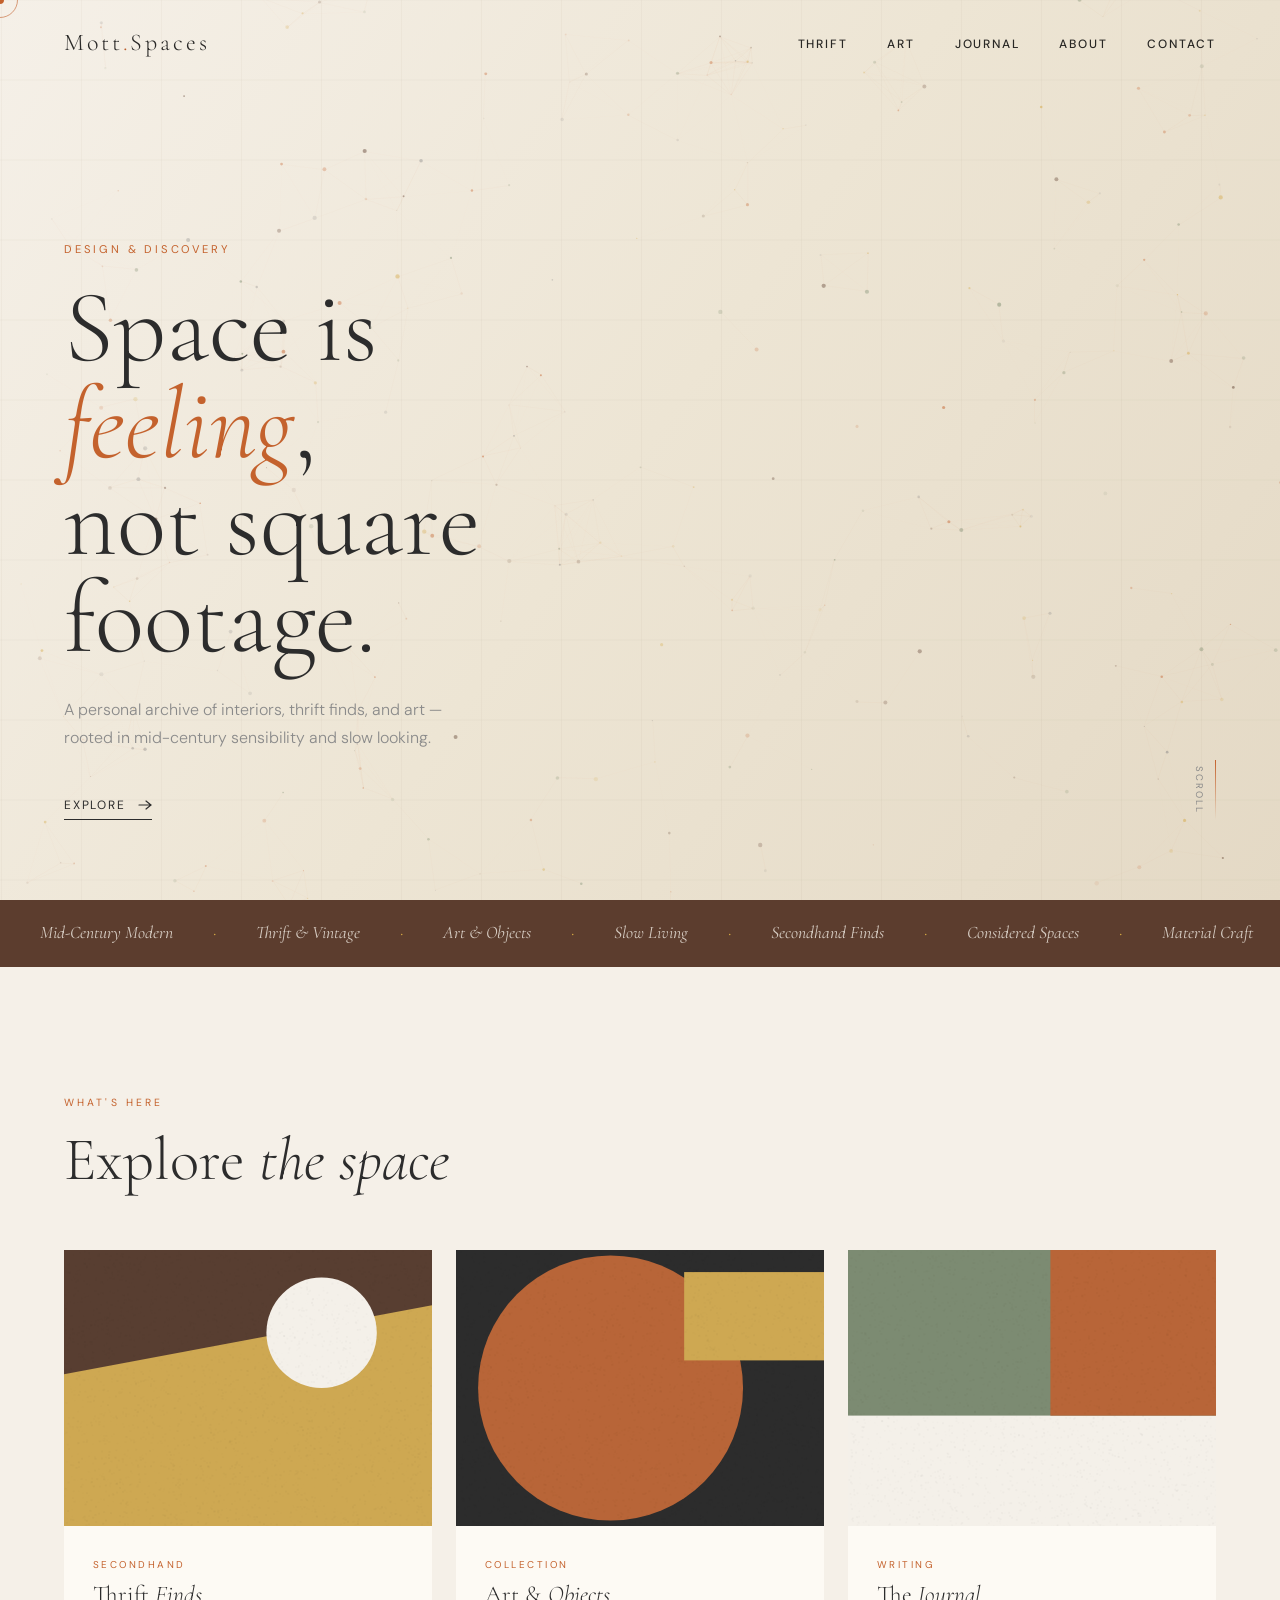
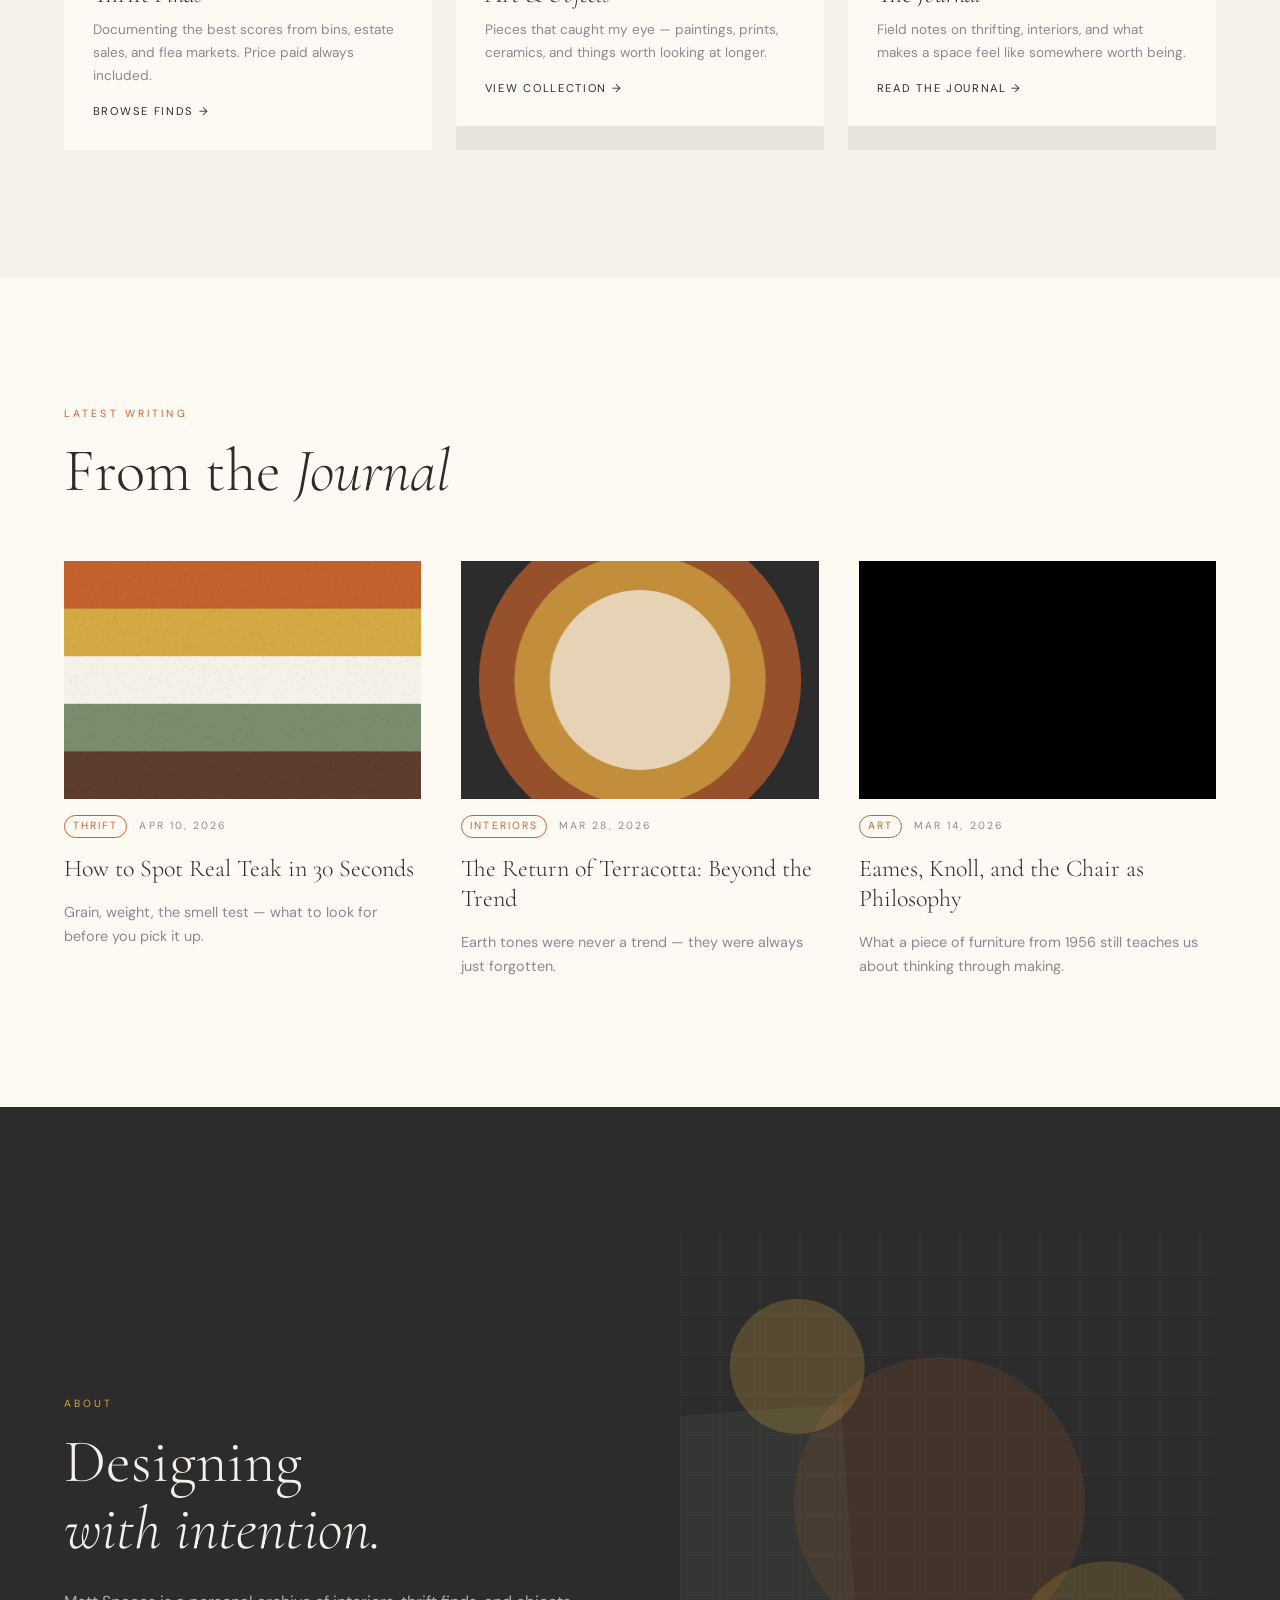
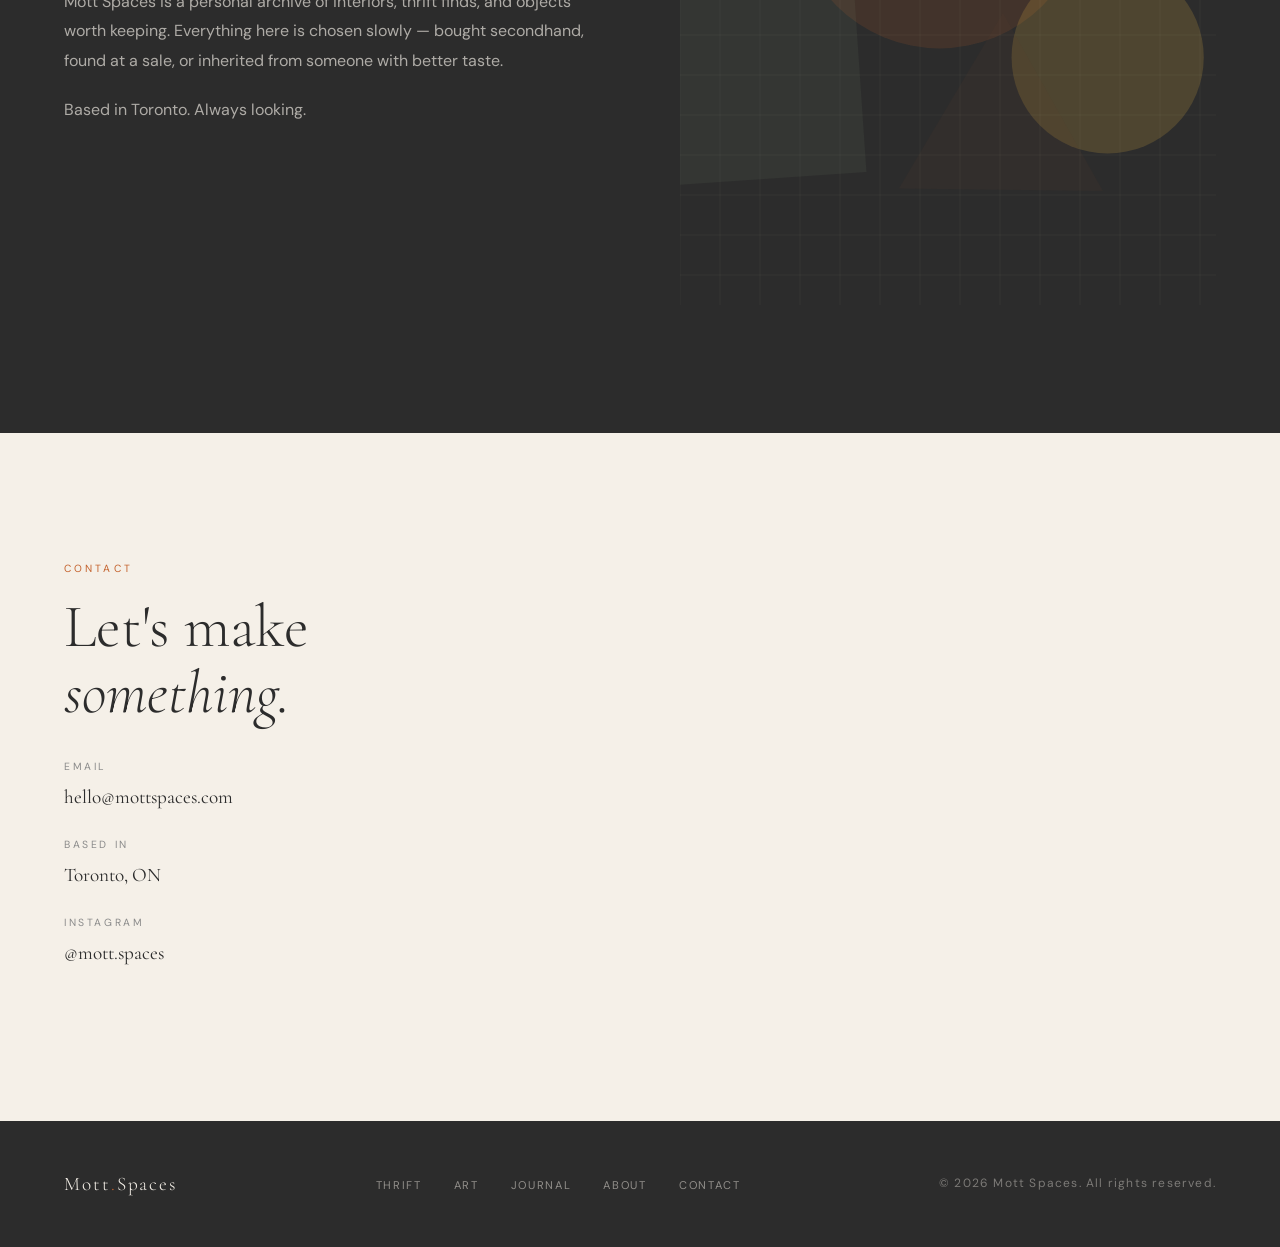
==== commit 54dd6ce7: "restructure: homepage restored + dedicated thrift and art pages - index.html: restored as landing pa" ====
--- a/index.html
+++ b/index.html
@@ -3,8 +3,8 @@
 <head>
   <meta charset="UTF-8" />
   <meta name="viewport" content="width=device-width, initial-scale=1.0" />
-  <title>Mott Spaces — Thrift Finds &amp; Living Well</title>
-  <meta name="description" content="Mott Spaces — Documenting great thrift finds, secondhand scores, and the art of curating a space on a budget." />
+  <title>Mott Spaces — Interior Design &amp; Living</title>
+  <meta name="description" content="Mott Spaces — A curated interior design portfolio and journal exploring mid-century modern living, space, and craft." />
 
   <link rel="preconnect" href="https://fonts.googleapis.com">
   <link rel="preconnect" href="https://fonts.gstatic.com" crossorigin>
@@ -12,10 +12,8 @@
   <link rel="stylesheet" href="assets/css/style.css" />
 
   <style>
-    /* ── Reveal ── */
     .reveal {
-      opacity: 0;
-      transform: translateY(28px);
+      opacity: 0; transform: translateY(28px);
       transition: opacity 0.8s cubic-bezier(0.25,0.46,0.45,0.94),
                   transform 0.8s cubic-bezier(0.25,0.46,0.45,0.94);
     }
@@ -24,285 +22,94 @@
     .reveal-delay-2       { transition-delay: 0.22s; }
     .reveal-delay-3       { transition-delay: 0.36s; }
 
-    /* ── Finds grid ── */
-    .finds-grid {
+    /* ── Sections nav cards ── */
+    .sections-grid {
       display: grid;
-      grid-template-columns: repeat(12, 1fr);
-      gap: 1.2rem;
+      grid-template-columns: repeat(3, 1fr);
+      gap: 1.5rem;
       margin-top: 3.5rem;
     }
-    .find-card {
+    .section-card {
       position: relative;
       overflow: hidden;
-      background: var(--light-gray);
-      cursor: none;
-    }
-    /* Editorial asymmetric layout */
-    .find-card:nth-child(1) { grid-column: span 5; aspect-ratio: 3/4; }
-    .find-card:nth-child(2) { grid-column: span 7; aspect-ratio: 4/3; }
-    .find-card:nth-child(3) { grid-column: span 8; aspect-ratio: 16/9; }
-    .find-card:nth-child(4) { grid-column: span 4; aspect-ratio: 3/4; }
-    .find-card:nth-child(5) { grid-column: span 4; aspect-ratio: 1/1; }
-    .find-card:nth-child(6) { grid-column: span 4; aspect-ratio: 1/1; }
-    .find-card:nth-child(7) { grid-column: span 4; aspect-ratio: 1/1; }
-
-    .find-card canvas,
-    .find-card img {
-      position: absolute;
-      inset: 0;
-      width: 100%; height: 100%;
-      object-fit: cover;
-      display: block;
-      transition: transform 0.8s cubic-bezier(0.25,0.46,0.45,0.94);
-      filter: saturate(0.85);
-    }
-    .find-card:hover canvas,
-    .find-card:hover img { transform: scale(1.05); filter: saturate(1.1); }
-
-    .find-card-info {
-      position: absolute;
-      inset: 0;
-      background: linear-gradient(to top, rgba(44,44,44,0.88) 0%, transparent 52%);
-      opacity: 0;
-      transition: opacity 0.4s ease;
-      display: flex;
-      flex-direction: column;
-      justify-content: flex-end;
-      padding: 1.5rem;
-      gap: 0.3rem;
-    }
-    .find-card:hover .find-card-info { opacity: 1; }
-
-    .find-card-info .find-name {
-      font-family: var(--serif);
-      font-size: 1.3rem;
-      font-weight: 300;
-      color: var(--cream);
-      line-height: 1.2;
-    }
-    .find-card-info .find-meta {
-      display: flex;
-      gap: 0.8rem;
-      align-items: center;
-      flex-wrap: wrap;
-    }
-    .find-card-info .find-store {
-      font-size: 0.65rem;
-      letter-spacing: 0.18em;
-      text-transform: uppercase;
-      color: var(--mustard);
-    }
-    .find-card-info .find-price {
-      font-family: var(--serif);
-      font-size: 1rem;
-      color: rgba(245,240,232,0.7);
-    }
-    .find-card-info .find-price s {
-      font-size: 0.8rem;
-      opacity: 0.5;
-      margin-right: 0.3rem;
-    }
-
-    /* Price badge — always visible on corner */
-    .find-badge {
-      position: absolute;
-      top: 1rem; right: 1rem;
-      background: var(--terracotta);
-      color: var(--cream);
-      font-family: var(--serif);
-      font-size: 0.95rem;
-      padding: 0.3rem 0.7rem;
-      z-index: 2;
-      pointer-events: none;
-    }
-
-    /* ── Featured find (full-width editorial) ── */
-    .find-featured {
-      display: grid;
-      grid-template-columns: 1fr 1fr;
-      gap: 0;
-      background: var(--charcoal);
-      margin-top: 5rem;
-    }
-    .find-featured-canvas {
-      aspect-ratio: 4/3;
-      position: relative;
-      overflow: hidden;
-    }
-    .find-featured-canvas canvas,
-    .find-featured-canvas img {
-      width: 100%; height: 100%;
-      object-fit: cover;
-      display: block;
-      filter: saturate(0.8) brightness(0.9);
-      transition: transform 1s ease, filter 1s ease;
-    }
-    .find-featured:hover .find-featured-canvas canvas,
-    .find-featured:hover .find-featured-canvas img {
-      transform: scale(1.03);
-      filter: saturate(1) brightness(1);
-    }
-    .find-featured-text {
-      padding: 4rem;
-      display: flex;
-      flex-direction: column;
-      justify-content: center;
-      gap: 1.2rem;
-    }
-    .find-featured-text .eyebrow {
-      font-size: 0.65rem;
-      letter-spacing: 0.3em;
-      text-transform: uppercase;
-      color: var(--mustard);
-    }
-    .find-featured-text h3 {
-      font-family: var(--serif);
-      font-size: clamp(1.8rem, 3.5vw, 2.8rem);
-      font-weight: 300;
-      color: var(--cream);
-      line-height: 1.15;
-    }
-    .find-featured-text h3 em { font-style: italic; color: var(--terracotta); }
-    .find-featured-text p {
-      font-size: 0.95rem;
-      color: rgba(245,240,232,0.6);
-      line-height: 1.75;
-      max-width: 380px;
-    }
-    .find-featured-text .find-details {
-      display: flex;
-      flex-direction: column;
-      gap: 0.6rem;
-      border-top: 1px solid rgba(245,240,232,0.1);
-      padding-top: 1.2rem;
-      margin-top: 0.5rem;
-    }
-    .find-details-row {
-      display: flex;
-      justify-content: space-between;
-      font-size: 0.75rem;
-      letter-spacing: 0.1em;
-    }
-    .find-details-row span:first-child { color: rgba(245,240,232,0.35); text-transform: uppercase; }
-    .find-details-row span:last-child  { color: var(--cream); }
-
-    /* ── Stats strip ── */
-    .stats-strip {
-      background: var(--cream);
-      border-top: 1px solid var(--light-gray);
-      border-bottom: 1px solid var(--light-gray);
-      display: flex;
-      justify-content: center;
-      gap: 0;
-    }
-    .stat-item {
-      flex: 1;
-      text-align: center;
-      padding: 2.5rem 1rem;
-      border-right: 1px solid var(--light-gray);
-    }
-    .stat-item:last-child { border-right: none; }
-    .stat-number {
-      font-family: var(--serif);
-      font-size: clamp(2rem, 4vw, 3rem);
-      font-weight: 300;
-      color: var(--terracotta);
-      line-height: 1;
-      display: block;
-      margin-bottom: 0.4rem;
-    }
-    .stat-label {
-      font-size: 0.65rem;
-      letter-spacing: 0.2em;
-      text-transform: uppercase;
-      color: var(--mid-gray);
-    }
-
-    /* ── Journal (The Hunt) ── */
-    .hunt-grid {
-      display: grid;
-      grid-template-columns: repeat(auto-fill, minmax(300px, 1fr));
-      gap: 2.5rem;
-      margin-top: 3.5rem;
-    }
-    .hunt-card {
       text-decoration: none;
       color: inherit;
       display: flex;
       flex-direction: column;
-      gap: 1rem;
-    }
-    .hunt-card-img {
-      aspect-ratio: 3/2;
+      background: var(--light-gray);
+      cursor: none;
+    }
+    .section-card-canvas {
+      aspect-ratio: 4/3;
+      position: relative;
       overflow: hidden;
-      background: var(--light-gray);
-      position: relative;
-    }
-    .hunt-card-img canvas,
-    .hunt-card-img img {
+    }
+    .section-card-canvas canvas {
+      position: absolute; inset: 0;
       width: 100%; height: 100%;
-      object-fit: cover;
       display: block;
-      transition: transform 0.6s ease;
-    }
-    .hunt-card:hover .hunt-card-img canvas,
-    .hunt-card:hover .hunt-card-img img { transform: scale(1.04); }
-
-    .hunt-card-meta {
+      transition: transform 0.8s cubic-bezier(0.25,0.46,0.45,0.94);
+      filter: saturate(0.85);
+    }
+    .section-card:hover .section-card-canvas canvas {
+      transform: scale(1.05); filter: saturate(1.1);
+    }
+    .section-card-body {
+      padding: 1.8rem;
       display: flex;
-      align-items: center;
-      gap: 0.75rem;
-      font-size: 0.65rem;
-      letter-spacing: 0.2em;
+      flex-direction: column;
+      gap: 0.5rem;
+      background: var(--warm-white);
+      border-top: 2px solid transparent;
+      transition: border-color 0.3s;
+    }
+    .section-card:hover .section-card-body { border-color: var(--terracotta); }
+    .section-card-body .eyebrow {
+      font-size: 0.62rem;
+      letter-spacing: 0.25em;
       text-transform: uppercase;
-      color: var(--mid-gray);
-    }
-    .hunt-card-meta .tag {
       color: var(--terracotta);
-      border: 1px solid var(--terracotta);
-      padding: 2px 8px;
-      border-radius: 20px;
-    }
-    .hunt-card h3 {
+    }
+    .section-card-body h3 {
       font-family: var(--serif);
-      font-size: 1.45rem;
+      font-size: 1.5rem;
       font-weight: 300;
-      line-height: 1.25;
       color: var(--charcoal);
-      transition: color 0.3s;
-    }
-    .hunt-card:hover h3 { color: var(--terracotta); }
-    .hunt-card p {
-      font-size: 0.9rem;
+      line-height: 1.2;
+    }
+    .section-card-body p {
+      font-size: 0.85rem;
       color: var(--mid-gray);
       line-height: 1.7;
     }
+    .section-card-body .arrow {
+      margin-top: 0.5rem;
+      font-size: 0.7rem;
+      letter-spacing: 0.15em;
+      text-transform: uppercase;
+      color: var(--charcoal);
+      display: flex; align-items: center; gap: 0.5rem;
+      transition: color 0.3s, gap 0.3s;
+    }
+    .section-card:hover .section-card-body .arrow { color: var(--terracotta); gap: 0.8rem; }
+
+    /* ── Project card (keep for future) ── */
+    .project-card { position: relative; overflow: hidden; background: var(--light-gray); }
+    .project-card canvas { position: absolute; inset: 0; width: 100%; height: 100%; }
 
     /* ── About ── */
-    #about { background: var(--charcoal); }
+    #about { background: var(--charcoal); display: grid; grid-template-columns: 1fr 1fr; gap: 5rem; align-items: center; }
     #about .section-label { color: var(--mustard); }
     #about .section-title { color: var(--cream); }
     #about p { color: rgba(245,240,232,0.65); font-size: 1rem; line-height: 1.85; margin-bottom: 1.2rem; }
-    .about-inner {
-      display: grid;
-      grid-template-columns: 1fr 1fr;
-      gap: 5rem;
-      align-items: center;
-    }
     .about-canvas-wrap { aspect-ratio: 4/5; overflow: hidden; }
     #about-canvas { width: 100%; height: 100%; display: block; }
 
-    /* ── Project placeholder ── */
-    .find-card { position: relative; overflow: hidden; background: var(--light-gray); }
-
-    @media (max-width: 768px) {
-      .finds-grid { grid-template-columns: 1fr 1fr; }
-      .find-card:nth-child(n) { grid-column: span 2; aspect-ratio: 4/3; }
-      .find-featured { grid-template-columns: 1fr; }
-      .find-featured-text { padding: 2.5rem; }
-      .about-inner { grid-template-columns: 1fr; }
-      .stats-strip { flex-wrap: wrap; }
-      .stat-item { flex: 0 0 50%; }
+    #contact { background: var(--cream); display: block; max-width: 640px; }
+
+    @media (max-width: 900px) {
+      .sections-grid { grid-template-columns: 1fr; }
+      #about { grid-template-columns: 1fr; }
     }
   </style>
 </head>
@@ -315,8 +122,9 @@
   <nav>
     <a href="/" class="nav-logo">Mott<span>.</span>Spaces</a>
     <ul class="nav-links">
-      <li><a href="#finds">Finds</a></li>
-      <li><a href="#the-hunt">The Hunt</a></li>
+      <li><a href="thrift/index.html">Thrift</a></li>
+      <li><a href="art/index.html">Art</a></li>
+      <li><a href="#journal">Journal</a></li>
       <li><a href="#about">About</a></li>
       <li><a href="#contact">Contact</a></li>
     </ul>
@@ -326,16 +134,16 @@
   <section id="hero">
     <canvas id="hero-canvas" aria-hidden="true"></canvas>
     <div class="hero-content">
-      <p class="hero-eyebrow reveal">Thrift Finds &amp; Secondhand Living</p>
+      <p class="hero-eyebrow reveal">Design &amp; Discovery</p>
       <h1 class="hero-title reveal reveal-delay-1">
-        One person's<br><em>trash</em>,<br>carefully chosen.
+        Space is<br><em>feeling</em>,<br>not square footage.
       </h1>
       <p class="hero-sub reveal reveal-delay-2">
-        Documenting the best thrift scores, vintage furniture, and
-        forgotten objects worth bringing back to life.
+        A personal archive of interiors, thrift finds, and art —
+        rooted in mid-century sensibility and slow looking.
       </p>
-      <a href="#finds" class="hero-cta reveal reveal-delay-3">
-        See the finds
+      <a href="#explore" class="hero-cta reveal reveal-delay-3">
+        Explore
         <svg width="14" height="10" viewBox="0 0 14 10" fill="none">
           <path d="M1 5h12M8 1l5 4-5 4" stroke="currentColor" stroke-width="1.2" stroke-linecap="round"/>
         </svg>
@@ -347,224 +155,117 @@
   <!-- ── MARQUEE ──────────────────────────────── -->
   <div class="marquee-wrap" aria-hidden="true">
     <div class="marquee-track">
+      <span>Mid-Century Modern</span><span class="dot">·</span>
       <span>Thrift &amp; Vintage</span><span class="dot">·</span>
-      <span>Secondhand Scores</span><span class="dot">·</span>
-      <span>Mid-Century Finds</span><span class="dot">·</span>
-      <span>The Good Stuff</span><span class="dot">·</span>
-      <span>Estate Sales</span><span class="dot">·</span>
-      <span>Flea Market Gems</span><span class="dot">·</span>
-      <span>Curated Living</span><span class="dot">·</span>
-      <span>Slow Shopping</span><span class="dot">·</span>
+      <span>Art &amp; Objects</span><span class="dot">·</span>
+      <span>Slow Living</span><span class="dot">·</span>
+      <span>Secondhand Finds</span><span class="dot">·</span>
+      <span>Considered Spaces</span><span class="dot">·</span>
+      <span>Material Craft</span><span class="dot">·</span>
     </div>
   </div>
 
-  <!-- ── STATS ────────────────────────────────── -->
-  <div class="stats-strip">
-    <div class="stat-item reveal">
-      <span class="stat-number">47</span>
-      <span class="stat-label">Finds Documented</span>
-    </div>
-    <div class="stat-item reveal reveal-delay-1">
-      <span class="stat-number">$12</span>
-      <span class="stat-label">Avg. Price Paid</span>
-    </div>
-    <div class="stat-item reveal reveal-delay-2">
-      <span class="stat-number">23</span>
-      <span class="stat-label">Stores Visited</span>
-    </div>
-    <div class="stat-item reveal reveal-delay-3">
-      <span class="stat-number">∞</span>
-      <span class="stat-label">Potential Value</span>
-    </div>
-  </div>
-
-  <!-- ── FINDS GRID ───────────────────────────── -->
-  <section id="finds">
-    <div class="projects-header">
-      <div>
-        <span class="section-label reveal">Recent Scores</span>
-        <h2 class="section-title reveal reveal-delay-1">Latest <em>Finds</em></h2>
-      </div>
-      <a href="finds/index.html" class="view-all reveal reveal-delay-2">Browse all finds →</a>
-    </div>
-
-    <div class="finds-grid">
-      <!-- Find 1 — tall left -->
-      <div class="find-card reveal">
-        <canvas id="fc1"></canvas>
-        <div class="find-badge">$8</div>
-        <div class="find-card-info">
-          <span class="find-name">Danish Teak Side Table</span>
-          <div class="find-meta">
-            <span class="find-store">Value Village · Toronto</span>
-            <span class="find-price"><s>~$400</s>$8</span>
-          </div>
-        </div>
-      </div>
-      <!-- Find 2 — wide right -->
-      <div class="find-card reveal reveal-delay-1">
-        <canvas id="fc2"></canvas>
-        <div class="find-badge">$3</div>
-        <div class="find-card-info">
-          <span class="find-name">Ceramic Vessel, Unsigned</span>
-          <div class="find-meta">
-            <span class="find-store">Goodwill · Kensington</span>
-            <span class="find-price">$3</span>
-          </div>
-        </div>
-      </div>
-      <!-- Find 3 — wide -->
-      <div class="find-card reveal reveal-delay-2">
-        <canvas id="fc3"></canvas>
-        <div class="find-badge">$22</div>
-        <div class="find-card-info">
-          <span class="find-name">Brass Floor Lamp, 1960s</span>
-          <div class="find-meta">
-            <span class="find-store">Salvation Army · Parkdale</span>
-            <span class="find-price"><s>~$300</s>$22</span>
-          </div>
-        </div>
-      </div>
-      <!-- Find 4 — tall right -->
-      <div class="find-card reveal reveal-delay-3">
-        <canvas id="fc4"></canvas>
-        <div class="find-badge">$5</div>
-        <div class="find-card-info">
-          <span class="find-name">Linen Throw, Belgian</span>
-          <div class="find-meta">
-            <span class="find-store">Estate Sale · Rosedale</span>
-            <span class="find-price">$5</span>
-          </div>
-        </div>
-      </div>
-      <!-- Finds 5–7 — bottom row squares -->
-      <div class="find-card reveal">
-        <canvas id="fc5"></canvas>
-        <div class="find-badge">$12</div>
-        <div class="find-card-info">
-          <span class="find-name">Woven Rattan Chair</span>
-          <div class="find-meta">
-            <span class="find-store">Flea Market · Leslieville</span>
-            <span class="find-price"><s>~$200</s>$12</span>
-          </div>
-        </div>
-      </div>
-      <div class="find-card reveal reveal-delay-1">
-        <canvas id="fc6"></canvas>
-        <div class="find-badge">$1</div>
-        <div class="find-card-info">
-          <span class="find-name">Pyrex Casserole Set</span>
-          <div class="find-meta">
-            <span class="find-store">Bins · Scarborough</span>
-            <span class="find-price">$1</span>
-          </div>
-        </div>
-      </div>
-      <div class="find-card reveal reveal-delay-2">
-        <canvas id="fc7"></canvas>
-        <div class="find-badge">$45</div>
-        <div class="find-card-info">
-          <span class="find-name">Eames-Era Lounge Chair</span>
-          <div class="find-meta">
-            <span class="find-store">Kijiji Pickup · East York</span>
-            <span class="find-price"><s>~$1200</s>$45</span>
-          </div>
-        </div>
-      </div>
-    </div>
-
-    <!-- ── Featured Find ── -->
-    <div class="find-featured reveal">
-      <div class="find-featured-canvas">
-        <canvas id="fc-hero"></canvas>
-      </div>
-      <div class="find-featured-text">
-        <span class="eyebrow">Find of the Month</span>
-        <h3>The <em>$15 Tulip Chair</em> Nobody Wanted</h3>
-        <p>
-          Found buried under a pile of winter coats at a church rummage sale.
-          Authentic Knoll base, original upholstery intact. Sometimes the best
-          finds are the ones that take twenty minutes to see clearly.
-        </p>
-        <div class="find-details">
-          <div class="find-details-row">
-            <span>Where</span>
-            <span>St. Anne's Rummage Sale, Toronto</span>
-          </div>
-          <div class="find-details-row">
-            <span>Paid</span>
-            <span>$15</span>
-          </div>
-          <div class="find-details-row">
-            <span>Worth</span>
-            <span>~$800–1,200</span>
-          </div>
-          <div class="find-details-row">
-            <span>Condition</span>
-            <span>Near Mint</span>
-          </div>
-        </div>
-      </div>
-    </div>
-  </section>
-
-  <!-- ── THE HUNT (Journal) ─────────────────── -->
-  <section id="the-hunt" style="background: var(--warm-white);">
-    <span class="section-label reveal">Journal</span>
-    <h2 class="section-title reveal reveal-delay-1">The <em>Hunt</em></h2>
-
-    <div class="hunt-grid">
-      <a href="journal/post-1.html" class="hunt-card reveal">
-        <div class="hunt-card-img"><canvas id="jc1"></canvas></div>
-        <div class="hunt-card-meta">
-          <span class="tag">Guide</span>
+  <!-- ── EXPLORE / SECTION CARDS ──────────────── -->
+  <section id="explore">
+    <span class="section-label reveal">What's Here</span>
+    <h2 class="section-title reveal reveal-delay-1">Explore <em>the space</em></h2>
+
+    <div class="sections-grid">
+      <!-- Thrift -->
+      <a href="thrift/index.html" class="section-card reveal">
+        <div class="section-card-canvas">
+          <canvas id="sc1"></canvas>
+        </div>
+        <div class="section-card-body">
+          <span class="eyebrow">Secondhand</span>
+          <h3>Thrift <em>Finds</em></h3>
+          <p>Documenting the best scores from bins, estate sales, and flea markets. Price paid always included.</p>
+          <span class="arrow">Browse finds →</span>
+        </div>
+      </a>
+
+      <!-- Art -->
+      <a href="art/index.html" class="section-card reveal reveal-delay-1">
+        <div class="section-card-canvas">
+          <canvas id="sc2"></canvas>
+        </div>
+        <div class="section-card-body">
+          <span class="eyebrow">Collection</span>
+          <h3>Art &amp; <em>Objects</em></h3>
+          <p>Pieces that caught my eye — paintings, prints, ceramics, and things worth looking at longer.</p>
+          <span class="arrow">View collection →</span>
+        </div>
+      </a>
+
+      <!-- Journal -->
+      <a href="#journal" class="section-card reveal reveal-delay-2">
+        <div class="section-card-canvas">
+          <canvas id="sc3"></canvas>
+        </div>
+        <div class="section-card-body">
+          <span class="eyebrow">Writing</span>
+          <h3>The <em>Journal</em></h3>
+          <p>Field notes on thrifting, interiors, and what makes a space feel like somewhere worth being.</p>
+          <span class="arrow">Read the journal →</span>
+        </div>
+      </a>
+    </div>
+  </section>
+
+  <!-- ── JOURNAL PREVIEW ───────────────────────── -->
+  <section id="journal" style="background: var(--warm-white);">
+    <span class="section-label reveal">Latest Writing</span>
+    <h2 class="section-title reveal reveal-delay-1">From the <em>Journal</em></h2>
+
+    <div class="journal-grid">
+      <a href="journal/post-1.html" class="journal-card reveal">
+        <div class="journal-card-img"><canvas id="jc1"></canvas></div>
+        <div class="journal-card-meta">
+          <span class="tag">Thrift</span>
           <span>Apr 10, 2026</span>
         </div>
-        <h3>The 6am Rule: Why You Need to Be First</h3>
-        <p>Estate sales, bins day, and the psychology of showing up before everyone else.</p>
-      </a>
-
-      <a href="journal/post-2.html" class="hunt-card reveal reveal-delay-1">
-        <div class="hunt-card-img"><canvas id="jc2"></canvas></div>
-        <div class="hunt-card-meta">
-          <span class="tag">Spotting</span>
+        <h3>How to Spot Real Teak in 30 Seconds</h3>
+        <p>Grain, weight, the smell test — what to look for before you pick it up.</p>
+      </a>
+
+      <a href="journal/post-2.html" class="journal-card reveal reveal-delay-1">
+        <div class="journal-card-img"><canvas id="jc2"></canvas></div>
+        <div class="journal-card-meta">
+          <span class="tag">Interiors</span>
           <span>Mar 28, 2026</span>
         </div>
-        <h3>How to Spot Real Teak in 30 Seconds</h3>
-        <p>Grain patterns, weight, the smell test — what to look for before you pick it up.</p>
-      </a>
-
-      <a href="journal/post-3.html" class="hunt-card reveal reveal-delay-2">
-        <div class="hunt-card-img"><canvas id="jc3"></canvas></div>
-        <div class="hunt-card-meta">
-          <span class="tag">Stores</span>
+        <h3>The Return of Terracotta: Beyond the Trend</h3>
+        <p>Earth tones were never a trend — they were always just forgotten.</p>
+      </a>
+
+      <a href="journal/post-3.html" class="journal-card reveal reveal-delay-2">
+        <div class="journal-card-img"><canvas id="jc3"></canvas></div>
+        <div class="journal-card-meta">
+          <span class="tag">Art</span>
           <span>Mar 14, 2026</span>
         </div>
-        <h3>The Best Thrift Spots in Toronto, Ranked</h3>
-        <p>From the bins in Scarborough to the estate sales in Rosedale — a brutally honest guide.</p>
-      </a>
-    </div>
-  </section>
-
-  <!-- ── ABOUT ────────────────────────────────── -->
+        <h3>Eames, Knoll, and the Chair as Philosophy</h3>
+        <p>What a piece of furniture from 1956 still teaches us about thinking through making.</p>
+      </a>
+    </div>
+  </section>
+
+  <!-- ── ABOUT ─────────────────────────────────── -->
   <section id="about">
-    <div class="about-inner">
-      <div>
-        <span class="section-label reveal">About</span>
-        <h2 class="section-title reveal reveal-delay-1">Buy less.<br><em>Find better.</em></h2>
-        <p class="reveal reveal-delay-2">
-          Mott Spaces is a personal archive of thrift finds, vintage objects, and secondhand
-          discoveries. Every piece here was found in a bin, on a shelf, or at a sale —
-          never bought new.
-        </p>
-        <p class="reveal reveal-delay-3">
-          The point isn't frugality. It's that pre-owned objects carry something
-          new things never will: a history you get to continue.
-        </p>
-      </div>
-      <div class="about-canvas-wrap reveal reveal-delay-2">
-        <canvas id="about-canvas"></canvas>
-      </div>
+    <div>
+      <span class="section-label reveal">About</span>
+      <h2 class="section-title reveal reveal-delay-1">Designing<br><em>with intention.</em></h2>
+      <p class="reveal reveal-delay-2">
+        Mott Spaces is a personal archive of interiors, thrift finds, and objects worth keeping.
+        Everything here is chosen slowly — bought secondhand, found at a sale, or inherited from
+        someone with better taste.
+      </p>
+      <p class="reveal reveal-delay-3">
+        Based in Toronto. Always looking.
+      </p>
+    </div>
+    <div class="about-canvas-wrap reveal reveal-delay-2">
+      <canvas id="about-canvas"></canvas>
     </div>
   </section>
 
@@ -593,8 +294,9 @@
   <footer>
     <span class="logo">Mott<span>.</span>Spaces</span>
     <ul class="footer-links">
-      <li><a href="#finds">Finds</a></li>
-      <li><a href="#the-hunt">The Hunt</a></li>
+      <li><a href="thrift/index.html">Thrift</a></li>
+      <li><a href="art/index.html">Art</a></li>
+      <li><a href="#journal">Journal</a></li>
       <li><a href="#about">About</a></li>
       <li><a href="#contact">Contact</a></li>
     </ul>
@@ -603,92 +305,45 @@
 
   <script src="assets/js/main.js"></script>
   <script>
-  // ── Canvas placeholders for find cards ──────
-  // Each one is a MCM-inspired color composition
-  const finds = [
-    { id: 'fc1',    colors: ['#5C3D2E','#D4A843','#F5F0E8'], shape: 'diagonal' },
-    { id: 'fc2',    colors: ['#EDE5D4','#C4622D','#7A8C6E'], shape: 'circle'   },
-    { id: 'fc3',    colors: ['#2C2C2C','#D4A843','#C4622D'], shape: 'block'    },
-    { id: 'fc4',    colors: ['#7A8C6E','#F5F0E8','#5C3D2E'], shape: 'stripes'  },
-    { id: 'fc5',    colors: ['#C4622D','#EDE5D4','#D4A843'], shape: 'circle'   },
-    { id: 'fc6',    colors: ['#EDE5D4','#5C3D2E','#C4622D'], shape: 'block'    },
-    { id: 'fc7',    colors: ['#D4A843','#2C2C2C','#7A8C6E'], shape: 'diagonal' },
-    { id: 'fc-hero',colors: ['#3A2A20','#C4622D','#D4A843'], shape: 'hero'     },
-  ];
-
-  function drawCard(id, colors, shape) {
-    const c = document.getElementById(id);
-    if (!c) return;
-    const ctx = c.getContext('2d');
-    const parent = c.parentElement;
-    c.width  = parent.offsetWidth  || 600;
-    c.height = parent.offsetHeight || 450;
-    const W = c.width, H = c.height;
-
-    ctx.fillStyle = colors[0];
-    ctx.fillRect(0, 0, W, H);
-
-    if (shape === 'block') {
-      ctx.fillStyle = colors[1];
-      ctx.fillRect(0, H * 0.6, W, H * 0.4);
-      ctx.fillStyle = colors[2];
-      ctx.fillRect(W * 0.55, 0, W * 0.45, H * 0.6);
-    } else if (shape === 'diagonal') {
-      ctx.fillStyle = colors[1];
-      ctx.beginPath();
-      ctx.moveTo(0, H * 0.45); ctx.lineTo(W, H * 0.2);
-      ctx.lineTo(W, H); ctx.lineTo(0, H); ctx.fill();
-      ctx.fillStyle = colors[2];
-      ctx.beginPath();
-      ctx.arc(W * 0.7, H * 0.3, W * 0.15, 0, Math.PI * 2); ctx.fill();
-    } else if (shape === 'circle') {
-      ctx.fillStyle = colors[1];
-      ctx.beginPath();
-      ctx.arc(W * 0.42, H * 0.5, W * 0.36, 0, Math.PI * 2); ctx.fill();
-      ctx.fillStyle = colors[2];
-      ctx.fillRect(W * 0.62, H * 0.08, W * 0.38, H * 0.32);
-    } else if (shape === 'stripes') {
-      [colors[1], colors[0], colors[2], colors[0], colors[1]].forEach((col, i, arr) => {
-        ctx.fillStyle = col;
-        ctx.fillRect(0, i * (H / arr.length), W, H / arr.length + 1);
-      });
-    } else if (shape === 'hero') {
-      // Rich layered composition for featured card
-      ctx.fillStyle = colors[1];
-      ctx.beginPath();
-      ctx.moveTo(0, H * 0.3); ctx.lineTo(W * 0.6, 0); ctx.lineTo(W, 0);
-      ctx.lineTo(W, H * 0.55); ctx.lineTo(0, H * 0.8); ctx.fill();
-      ctx.fillStyle = colors[2];
-      ctx.globalAlpha = 0.55;
-      ctx.beginPath();
-      ctx.arc(W * 0.75, H * 0.65, W * 0.22, 0, Math.PI * 2); ctx.fill();
-      ctx.globalAlpha = 1;
-    }
-
-    // Grain texture
-    for (let i = 0; i < 5000; i++) {
-      ctx.fillStyle = 'rgba(0,0,0,' + (Math.random() * 0.025) + ')';
-      ctx.fillRect(Math.random() * W, Math.random() * H, 2, 2);
-    }
-  }
-
-  window.addEventListener('load', () => {
-    finds.forEach(f => drawCard(f.id, f.colors, f.shape));
-
-    // Journal thumbnails
-    const jPalettes = [
-      { id: 'jc1', colors: ['#C4622D','#D4A843','#F5F0E8','#7A8C6E','#5C3D2E'], style: 'stripes' },
-      { id: 'jc2', colors: ['#2C2C2C','#C4622D','#D4A843','#F5F0E8'],           style: 'circles' },
-      { id: 'jc3', colors: ['#C4622D','#F5F0E8','#D4A843','#7A8C6E'],           style: 'mesh'    },
-    ];
-    jPalettes.forEach(j => {
-      // reuse makePaletteCanvas from main.js
+    function drawCard(id, colors, shape) {
+      const c = document.getElementById(id);
+      if (!c) return;
+      const ctx = c.getContext('2d');
+      const parent = c.parentElement;
+      c.width  = parent.offsetWidth  || 600;
+      c.height = parent.offsetHeight || 450;
+      const W = c.width, H = c.height;
+      ctx.fillStyle = colors[0]; ctx.fillRect(0, 0, W, H);
+      if (shape === 'block') {
+        ctx.fillStyle = colors[1]; ctx.fillRect(0, H * 0.6, W, H * 0.4);
+        ctx.fillStyle = colors[2]; ctx.fillRect(W * 0.55, 0, W * 0.45, H * 0.6);
+      } else if (shape === 'diagonal') {
+        ctx.fillStyle = colors[1];
+        ctx.beginPath(); ctx.moveTo(0, H * 0.45); ctx.lineTo(W, H * 0.2);
+        ctx.lineTo(W, H); ctx.lineTo(0, H); ctx.fill();
+        ctx.fillStyle = colors[2];
+        ctx.beginPath(); ctx.arc(W * 0.7, H * 0.3, W * 0.15, 0, Math.PI * 2); ctx.fill();
+      } else if (shape === 'circle') {
+        ctx.fillStyle = colors[1];
+        ctx.beginPath(); ctx.arc(W * 0.42, H * 0.5, W * 0.36, 0, Math.PI * 2); ctx.fill();
+        ctx.fillStyle = colors[2]; ctx.fillRect(W * 0.62, H * 0.08, W * 0.38, H * 0.32);
+      }
+      for (let i = 0; i < 4000; i++) {
+        ctx.fillStyle = 'rgba(0,0,0,' + (Math.random() * 0.025) + ')';
+        ctx.fillRect(Math.random() * W, Math.random() * H, 2, 2);
+      }
+    }
+
+    window.addEventListener('load', () => {
+      drawCard('sc1', ['#5C3D2E','#D4A843','#F5F0E8'], 'diagonal'); // thrift
+      drawCard('sc2', ['#2C2C2C','#C4622D','#D4A843'], 'circle');   // art
+      drawCard('sc3', ['#7A8C6E','#F5F0E8','#C4622D'], 'block');    // journal
       if (typeof makePaletteCanvas === 'function') {
-        makePaletteCanvas(document.getElementById(j.id), j.colors, j.style);
+        makePaletteCanvas(document.getElementById('jc1'), ['#C4622D','#D4A843','#F5F0E8','#7A8C6E','#5C3D2E'], 'stripes');
+        makePaletteCanvas(document.getElementById('jc2'), ['#2C2C2C','#C4622D','#D4A843','#F5F0E8'], 'circles');
+        makePaletteCanvas(document.getElementById('jc3'), ['#C4622D','#F5F0E8','#D4A843','#7A8C6E'], 'mesh');
       }
     });
-  });
   </script>
-
 </body>
 </html>
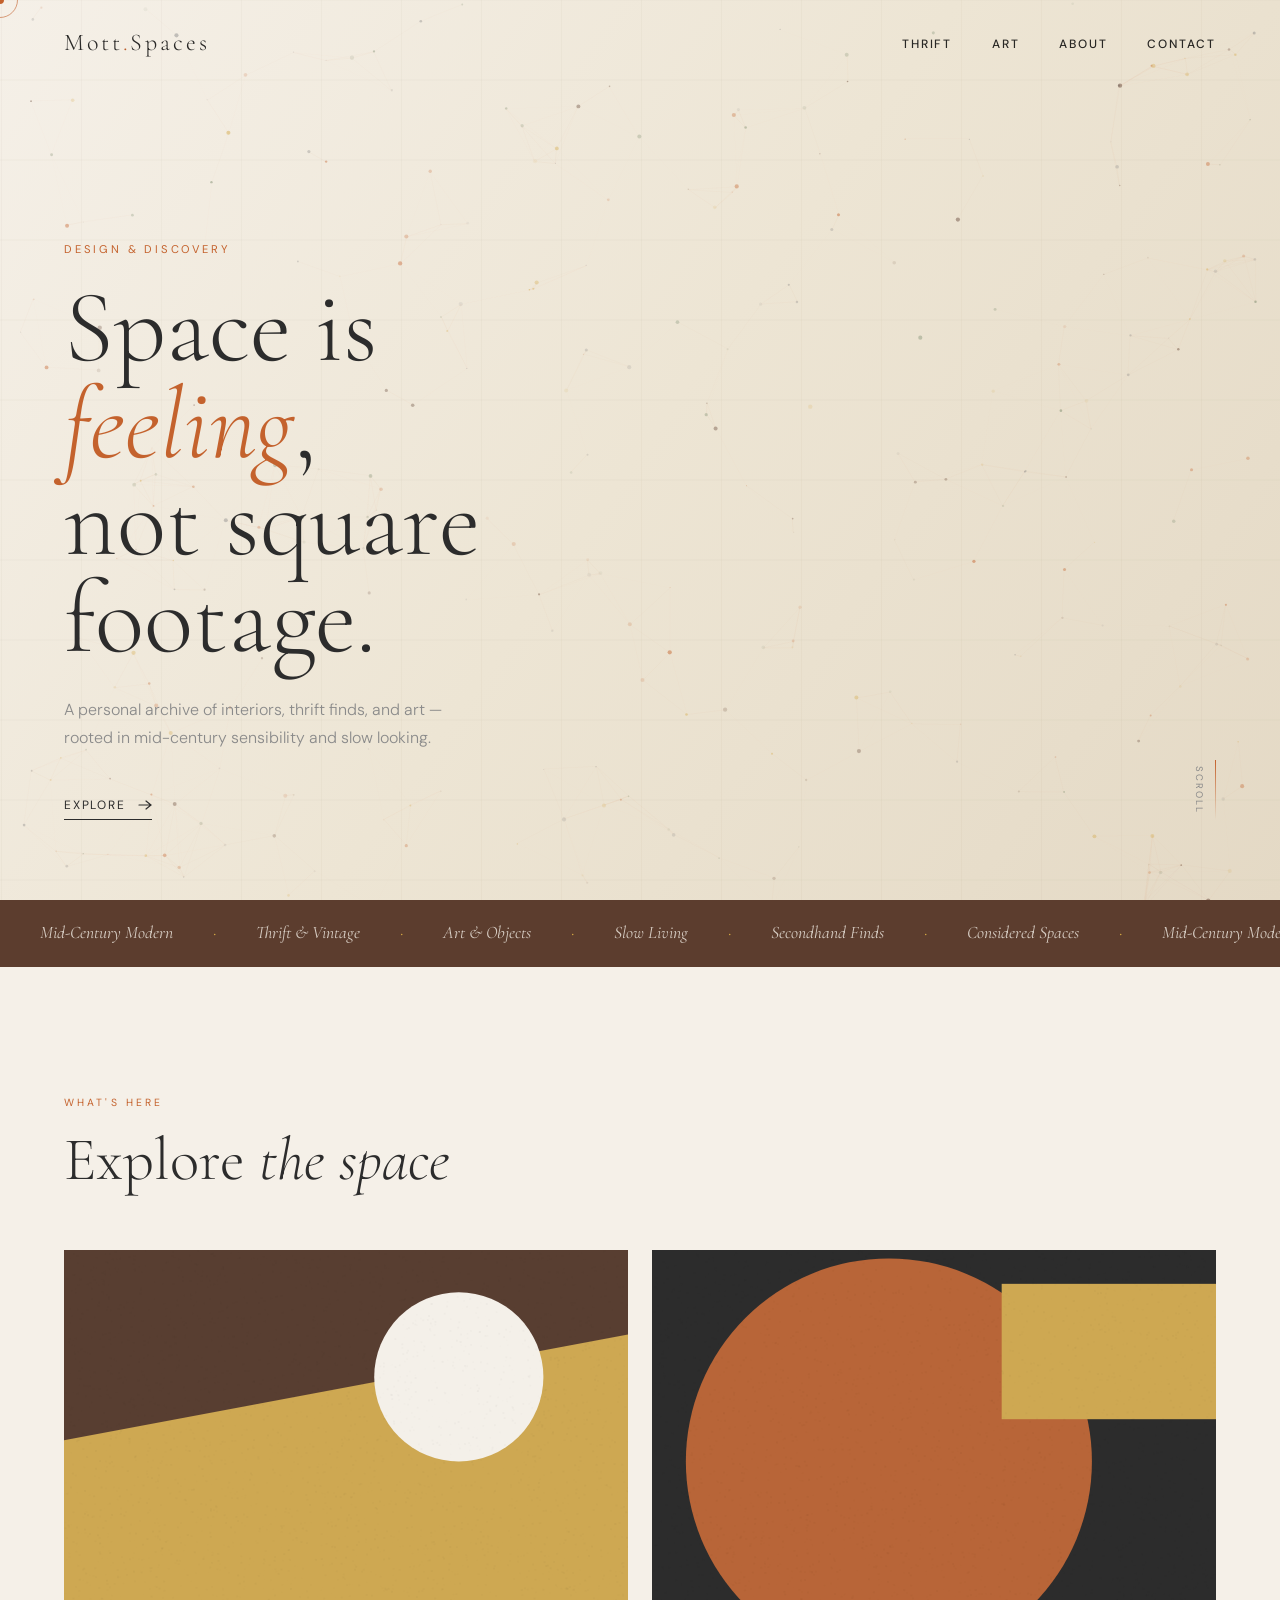
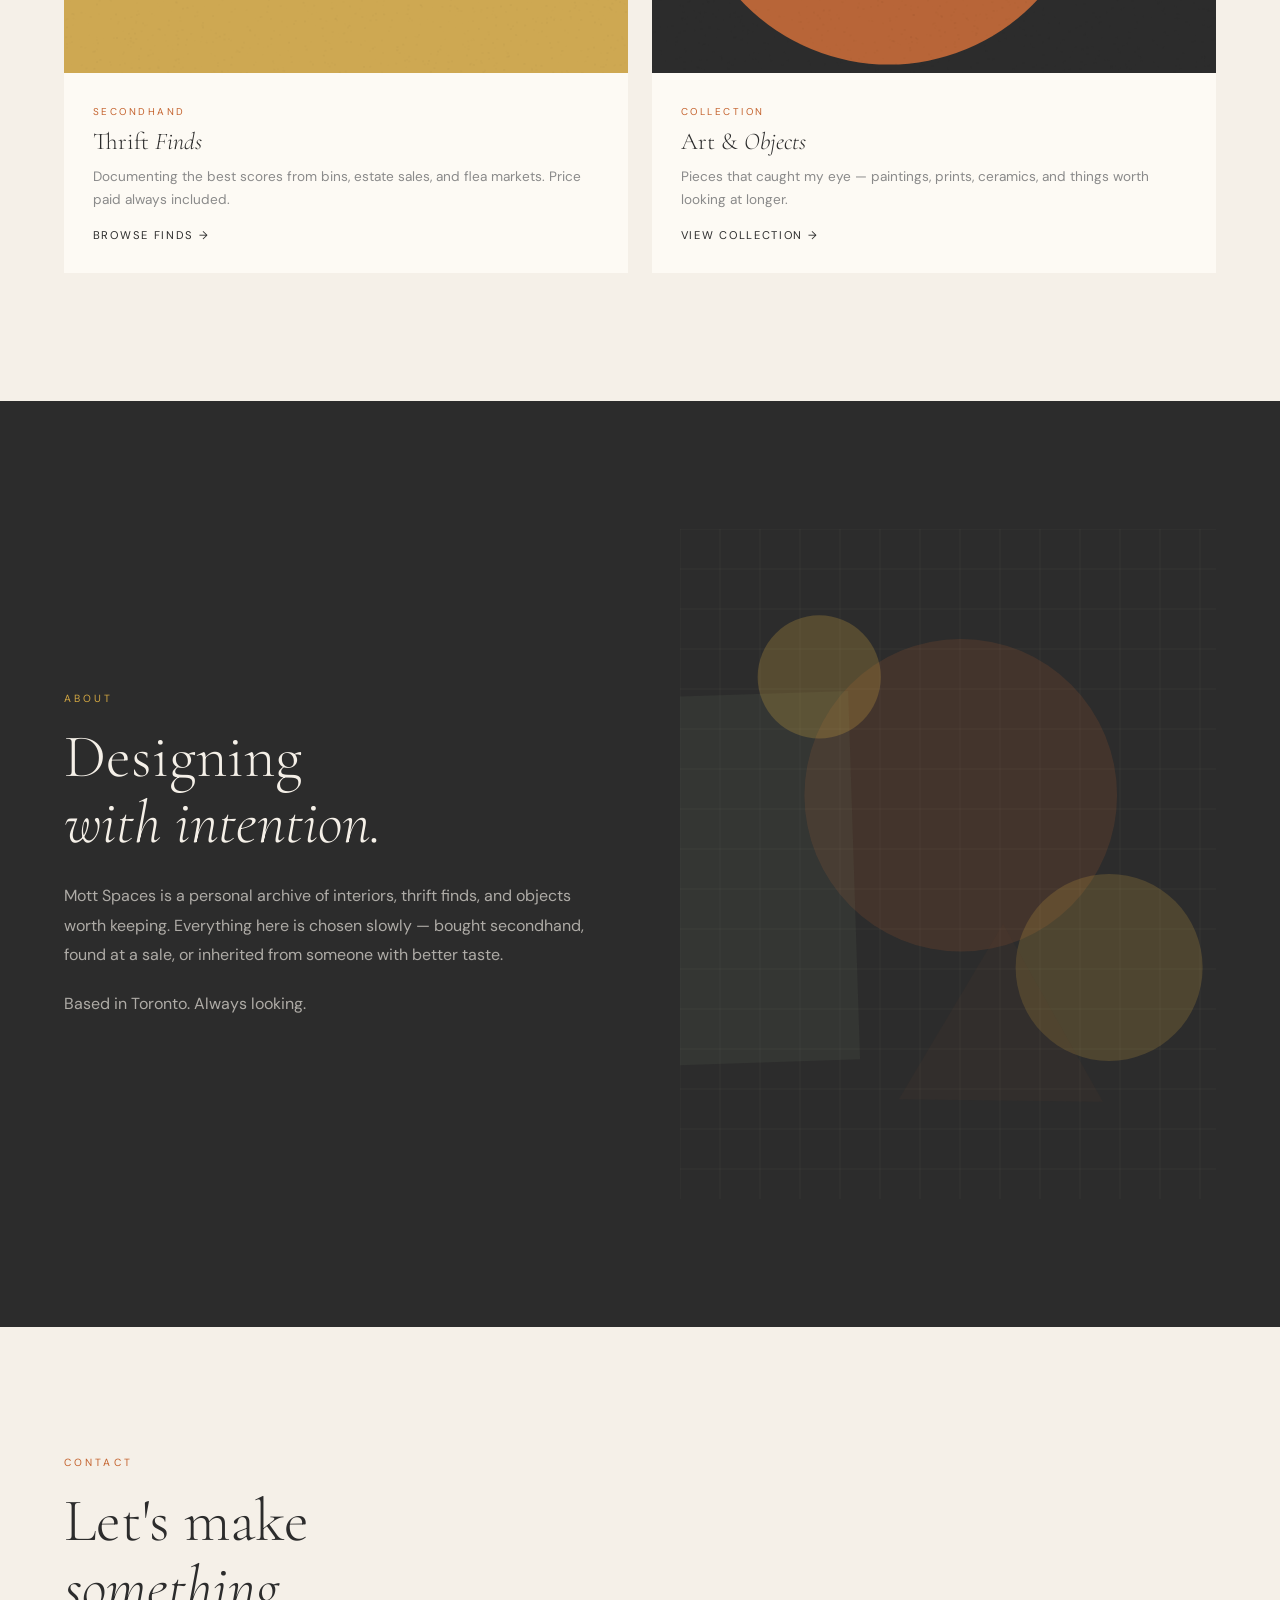
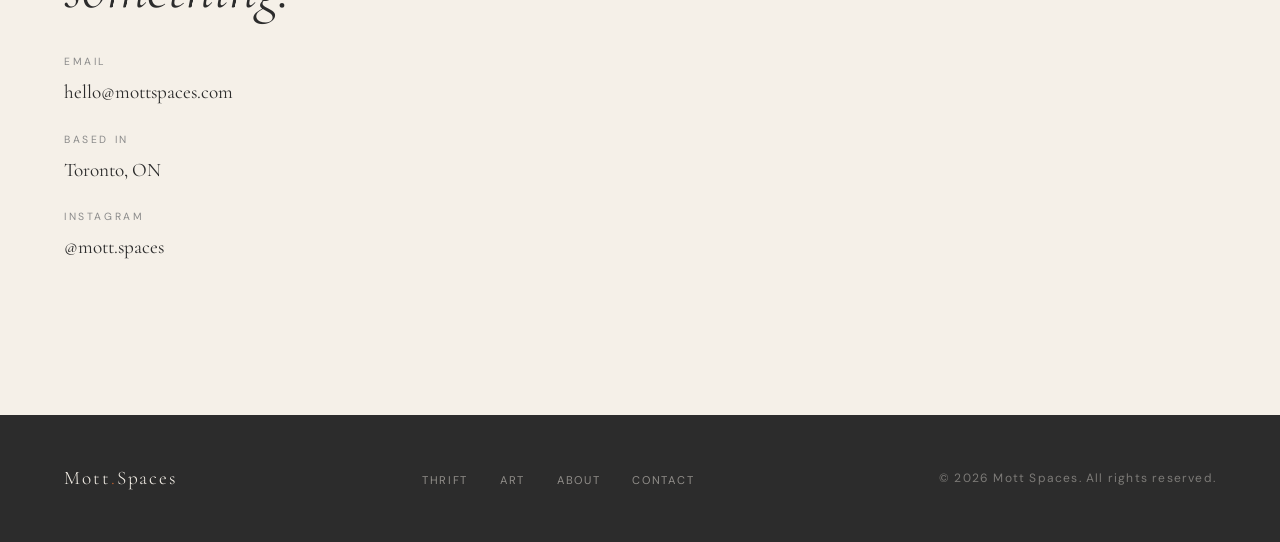
==== commit 87822fd0: "remove journal section: nav, footer, section card, and preview section" ====
--- a/index.html
+++ b/index.html
@@ -25,7 +25,7 @@
     /* ── Sections nav cards ── */
     .sections-grid {
       display: grid;
-      grid-template-columns: repeat(3, 1fr);
+      grid-template-columns: repeat(2, 1fr);
       gap: 1.5rem;
       margin-top: 3.5rem;
     }
@@ -124,7 +124,6 @@
     <ul class="nav-links">
       <li><a href="thrift/index.html">Thrift</a></li>
       <li><a href="art/index.html">Art</a></li>
-      <li><a href="#journal">Journal</a></li>
       <li><a href="#about">About</a></li>
       <li><a href="#contact">Contact</a></li>
     </ul>
@@ -161,7 +160,6 @@
       <span>Slow Living</span><span class="dot">·</span>
       <span>Secondhand Finds</span><span class="dot">·</span>
       <span>Considered Spaces</span><span class="dot">·</span>
-      <span>Material Craft</span><span class="dot">·</span>
     </div>
   </div>
 
@@ -197,58 +195,9 @@
         </div>
       </a>
 
-      <!-- Journal -->
-      <a href="#journal" class="section-card reveal reveal-delay-2">
-        <div class="section-card-canvas">
-          <canvas id="sc3"></canvas>
-        </div>
-        <div class="section-card-body">
-          <span class="eyebrow">Writing</span>
-          <h3>The <em>Journal</em></h3>
-          <p>Field notes on thrifting, interiors, and what makes a space feel like somewhere worth being.</p>
-          <span class="arrow">Read the journal →</span>
-        </div>
-      </a>
-    </div>
-  </section>
-
-  <!-- ── JOURNAL PREVIEW ───────────────────────── -->
-  <section id="journal" style="background: var(--warm-white);">
-    <span class="section-label reveal">Latest Writing</span>
-    <h2 class="section-title reveal reveal-delay-1">From the <em>Journal</em></h2>
-
-    <div class="journal-grid">
-      <a href="journal/post-1.html" class="journal-card reveal">
-        <div class="journal-card-img"><canvas id="jc1"></canvas></div>
-        <div class="journal-card-meta">
-          <span class="tag">Thrift</span>
-          <span>Apr 10, 2026</span>
-        </div>
-        <h3>How to Spot Real Teak in 30 Seconds</h3>
-        <p>Grain, weight, the smell test — what to look for before you pick it up.</p>
-      </a>
-
-      <a href="journal/post-2.html" class="journal-card reveal reveal-delay-1">
-        <div class="journal-card-img"><canvas id="jc2"></canvas></div>
-        <div class="journal-card-meta">
-          <span class="tag">Interiors</span>
-          <span>Mar 28, 2026</span>
-        </div>
-        <h3>The Return of Terracotta: Beyond the Trend</h3>
-        <p>Earth tones were never a trend — they were always just forgotten.</p>
-      </a>
-
-      <a href="journal/post-3.html" class="journal-card reveal reveal-delay-2">
-        <div class="journal-card-img"><canvas id="jc3"></canvas></div>
-        <div class="journal-card-meta">
-          <span class="tag">Art</span>
-          <span>Mar 14, 2026</span>
-        </div>
-        <h3>Eames, Knoll, and the Chair as Philosophy</h3>
-        <p>What a piece of furniture from 1956 still teaches us about thinking through making.</p>
-      </a>
-    </div>
-  </section>
+    </div>
+  </section>
+
 
   <!-- ── ABOUT ─────────────────────────────────── -->
   <section id="about">
@@ -296,7 +245,6 @@
     <ul class="footer-links">
       <li><a href="thrift/index.html">Thrift</a></li>
       <li><a href="art/index.html">Art</a></li>
-      <li><a href="#journal">Journal</a></li>
       <li><a href="#about">About</a></li>
       <li><a href="#contact">Contact</a></li>
     </ul>
@@ -337,12 +285,6 @@
     window.addEventListener('load', () => {
       drawCard('sc1', ['#5C3D2E','#D4A843','#F5F0E8'], 'diagonal'); // thrift
       drawCard('sc2', ['#2C2C2C','#C4622D','#D4A843'], 'circle');   // art
-      drawCard('sc3', ['#7A8C6E','#F5F0E8','#C4622D'], 'block');    // journal
-      if (typeof makePaletteCanvas === 'function') {
-        makePaletteCanvas(document.getElementById('jc1'), ['#C4622D','#D4A843','#F5F0E8','#7A8C6E','#5C3D2E'], 'stripes');
-        makePaletteCanvas(document.getElementById('jc2'), ['#2C2C2C','#C4622D','#D4A843','#F5F0E8'], 'circles');
-        makePaletteCanvas(document.getElementById('jc3'), ['#C4622D','#F5F0E8','#D4A843','#7A8C6E'], 'mesh');
-      }
     });
   </script>
 </body>
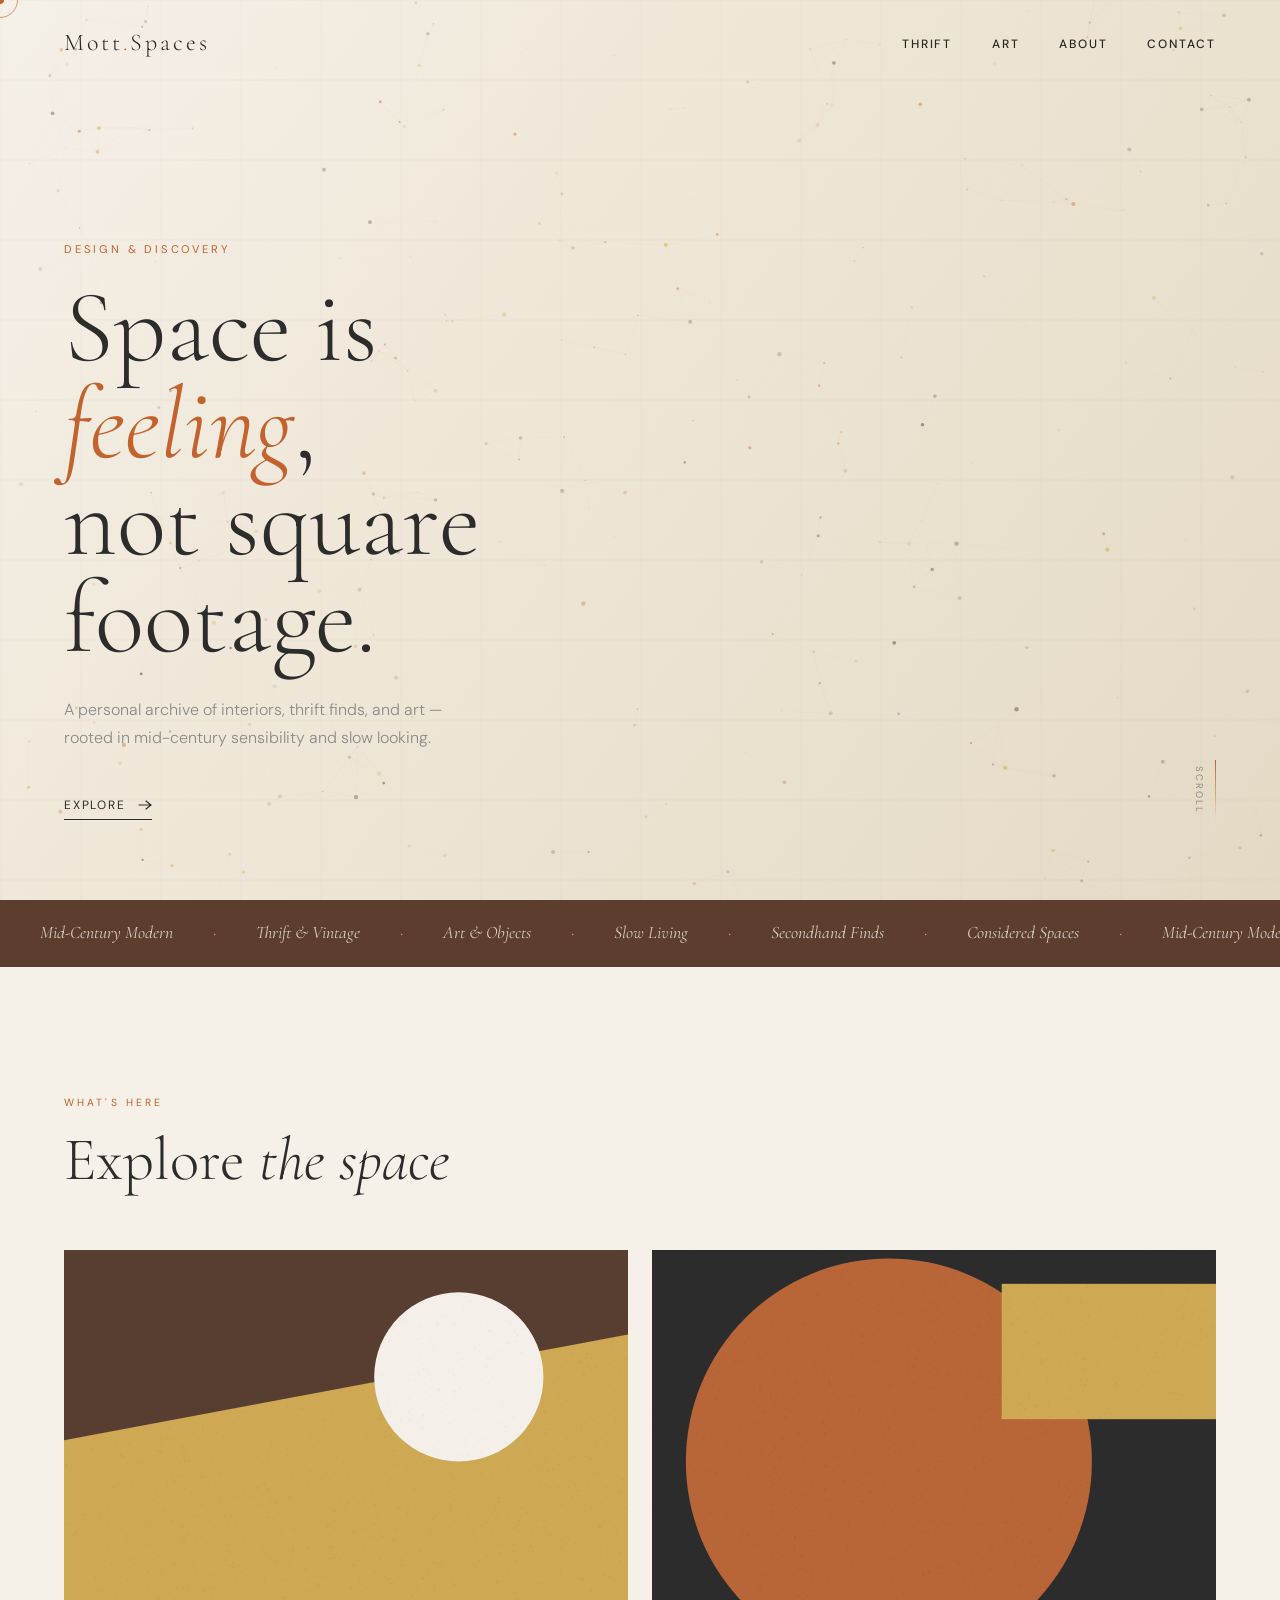
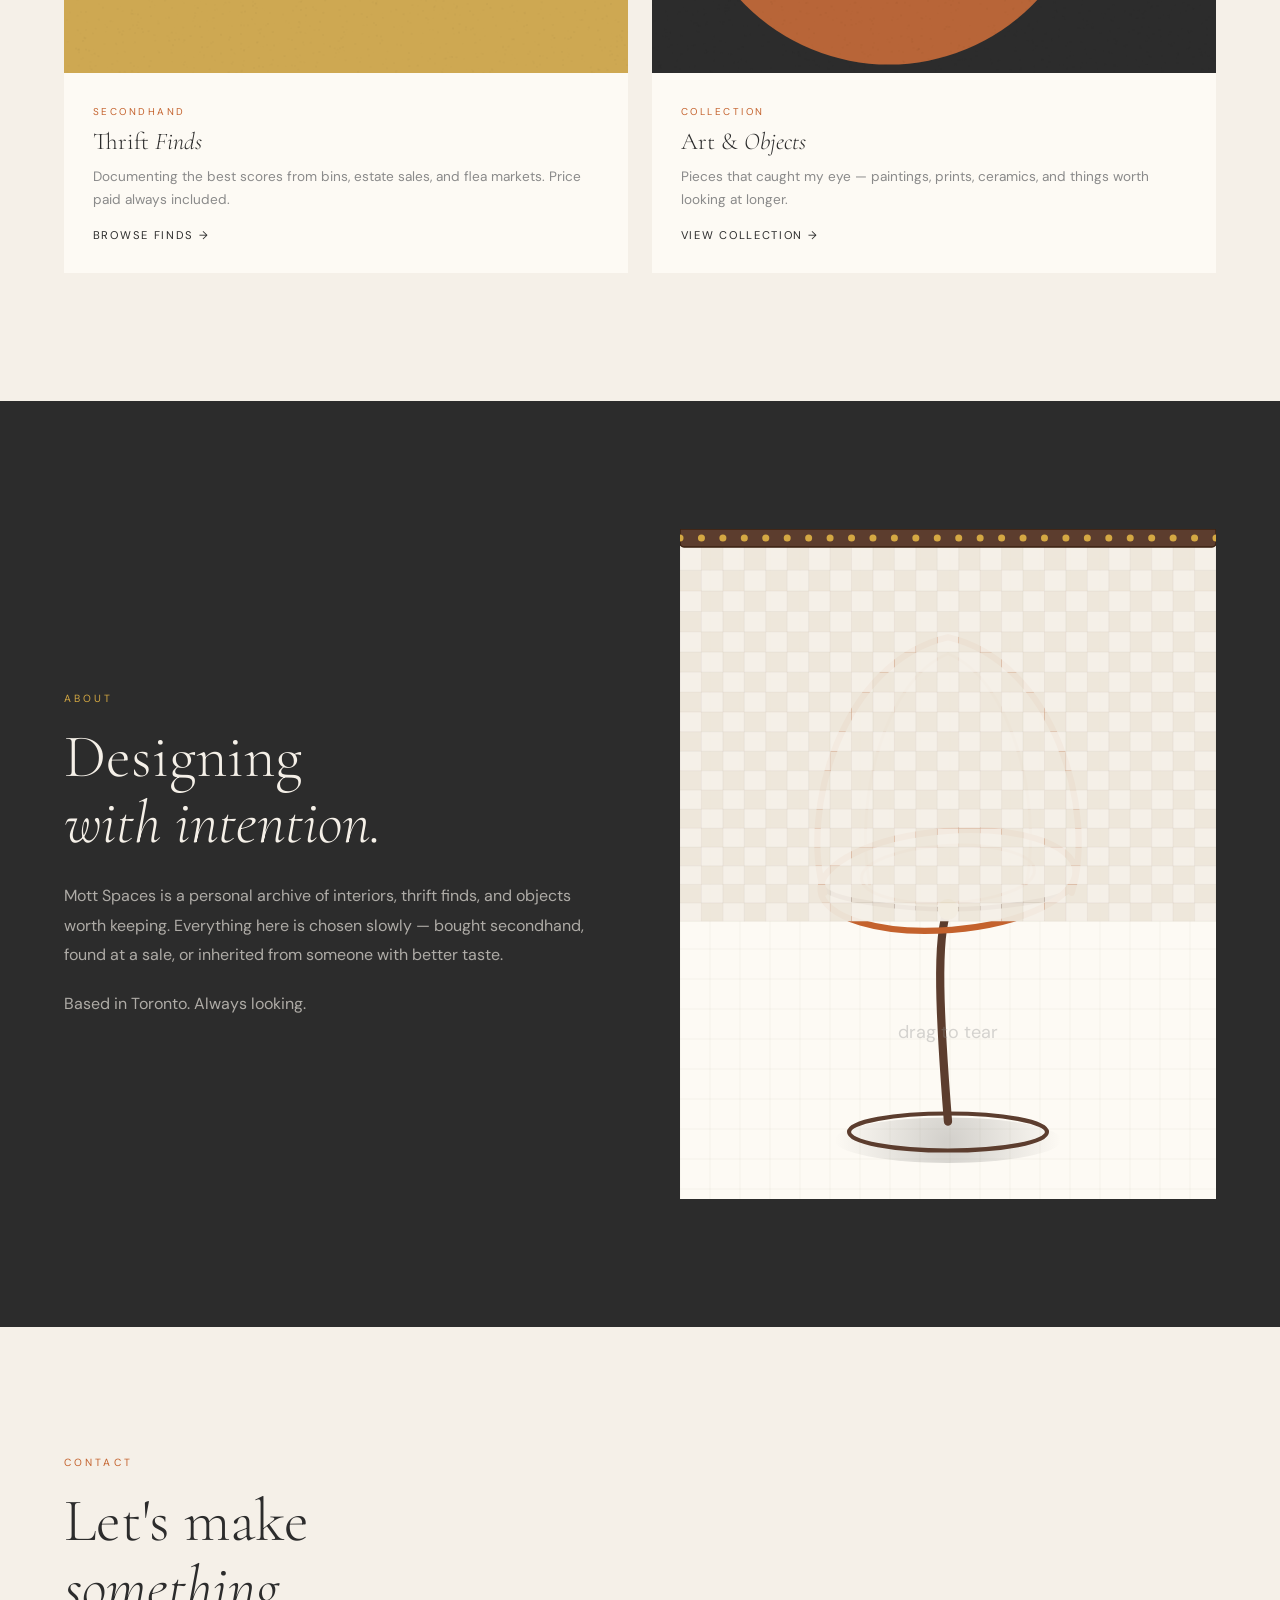
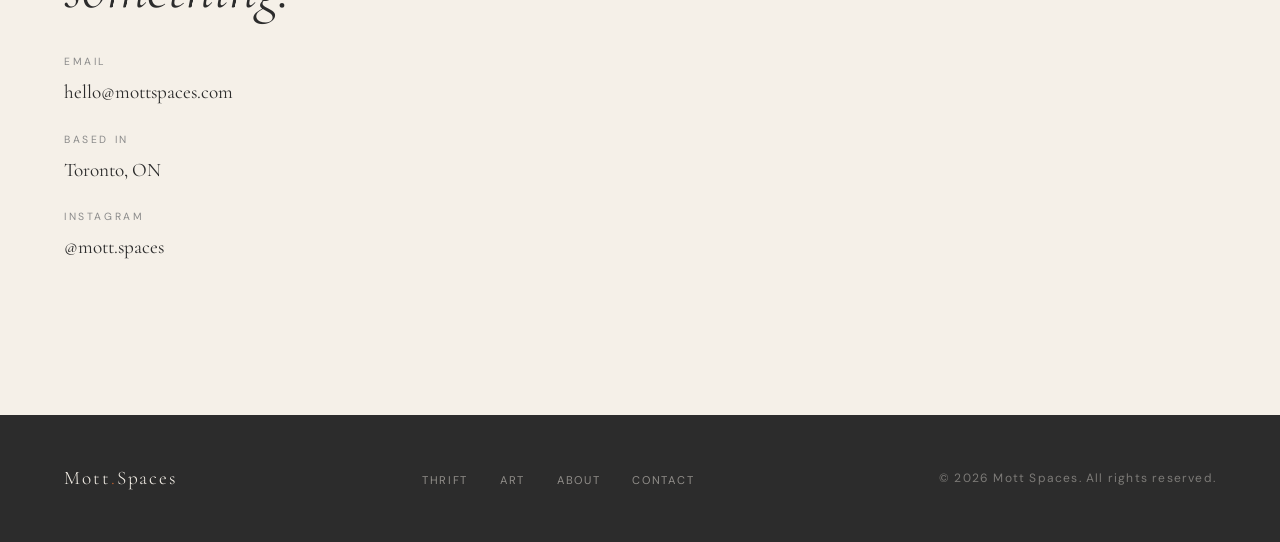
==== commit 92f3f90c: "fix: move back-home link into nav bar (left of logo), add lightbox to all pages - Back link no longe" ====
--- a/index.html
+++ b/index.html
@@ -252,6 +252,7 @@
   </footer>
 
   <script src="assets/js/main.js"></script>
+  <script src="assets/js/lightbox.js"></script>
   <script>
     function drawCard(id, colors, shape) {
       const c = document.getElementById(id);
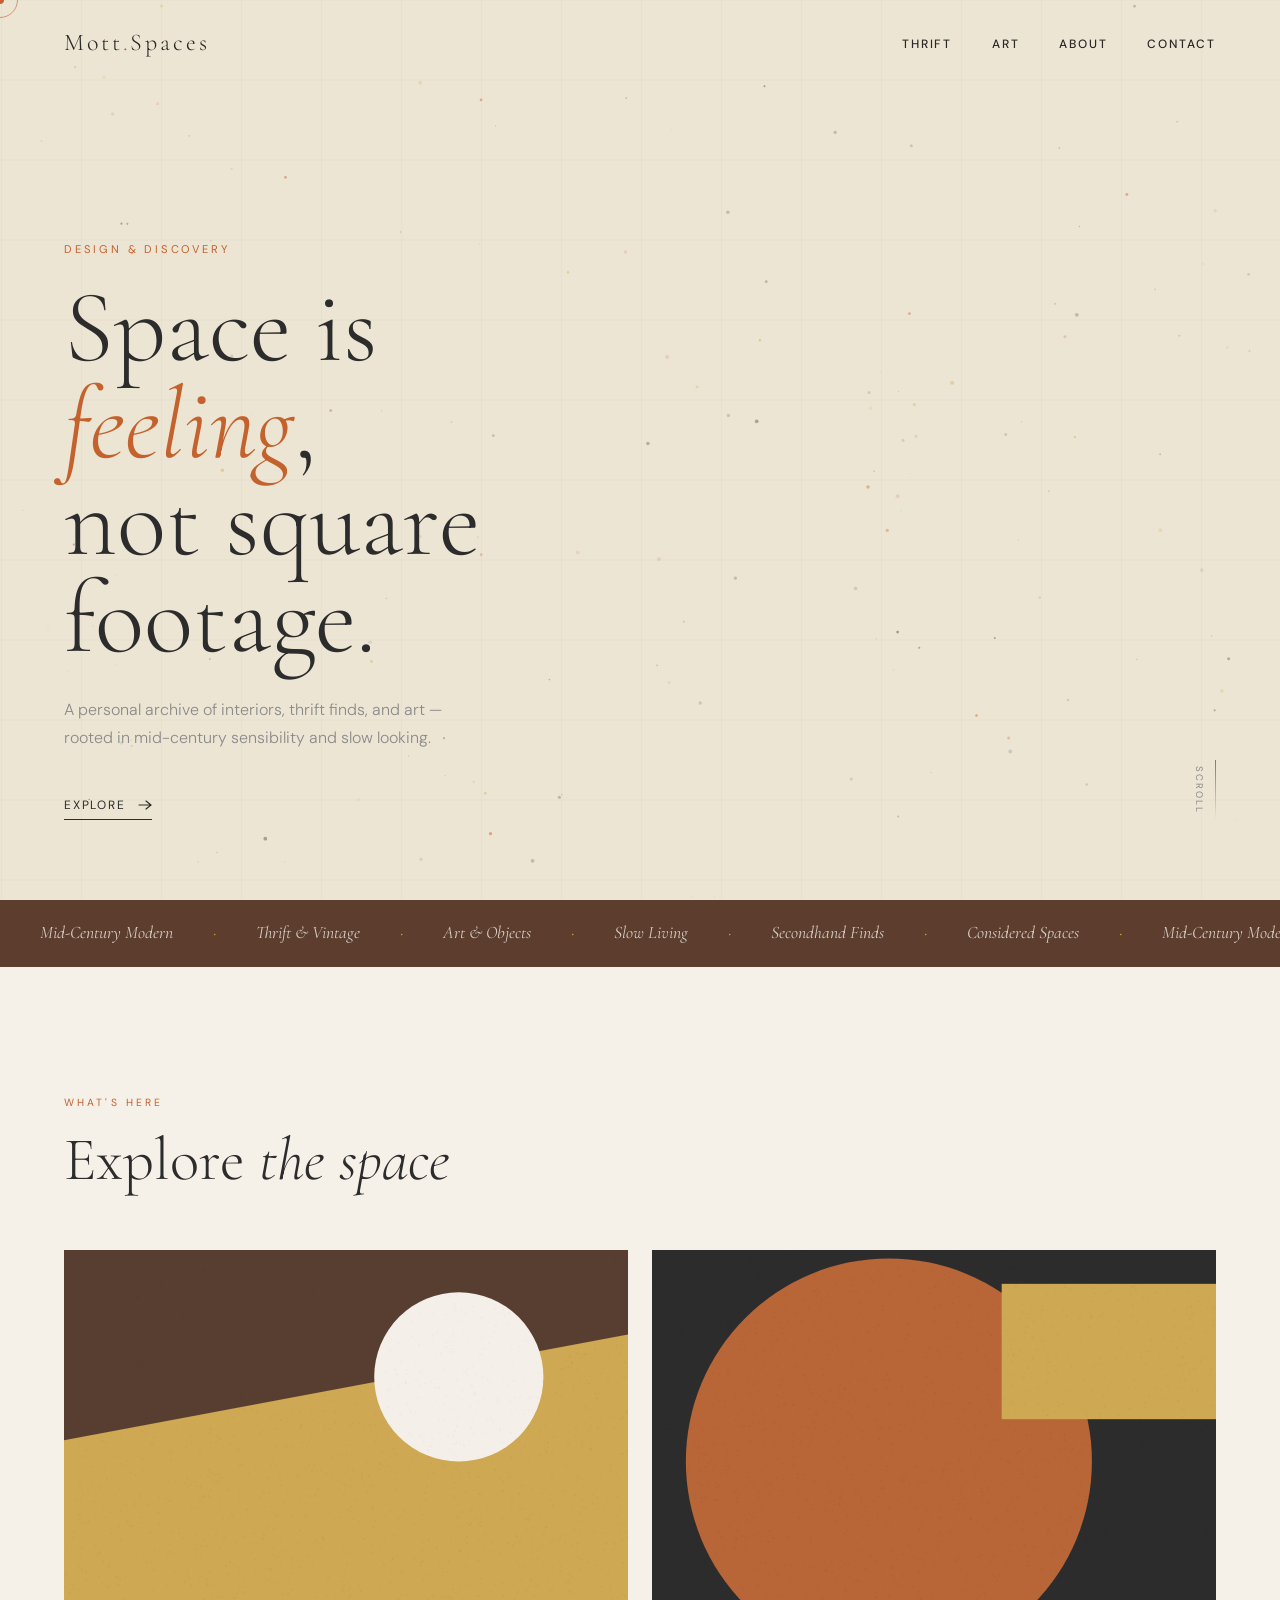
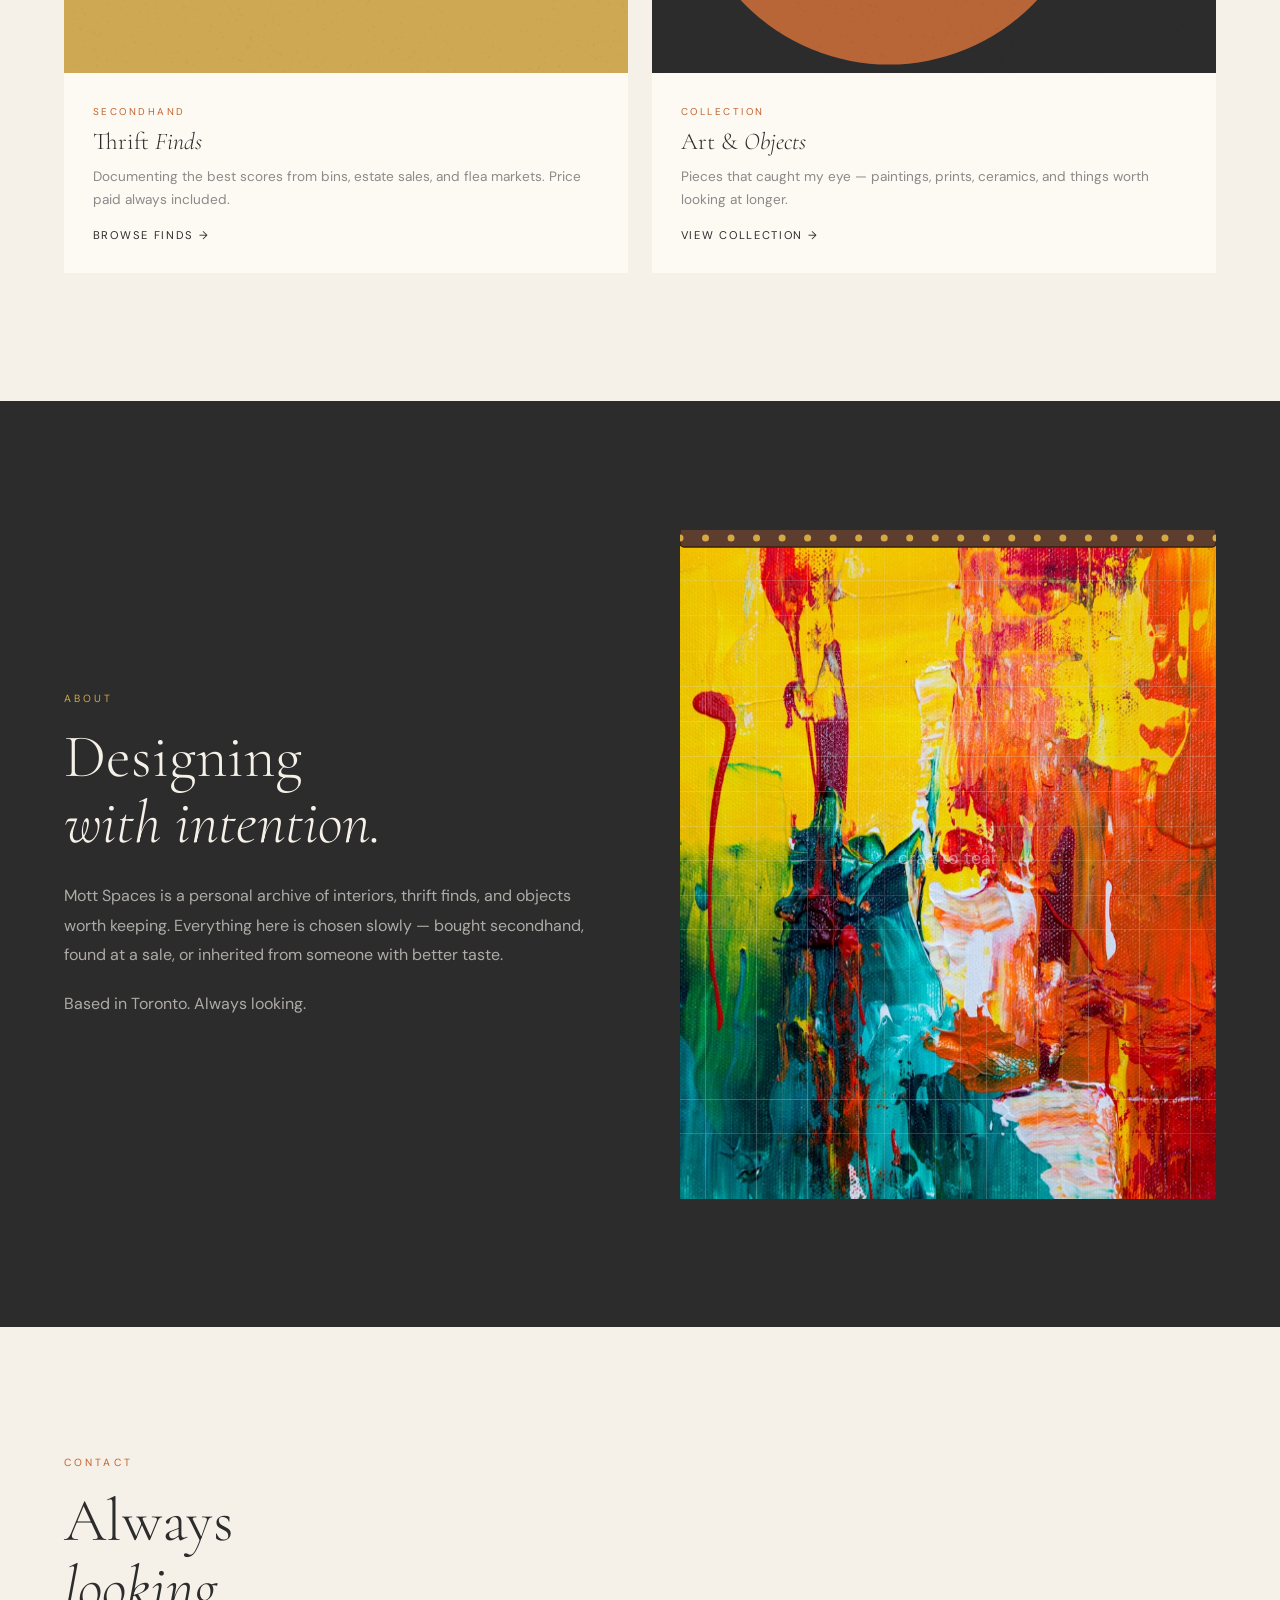
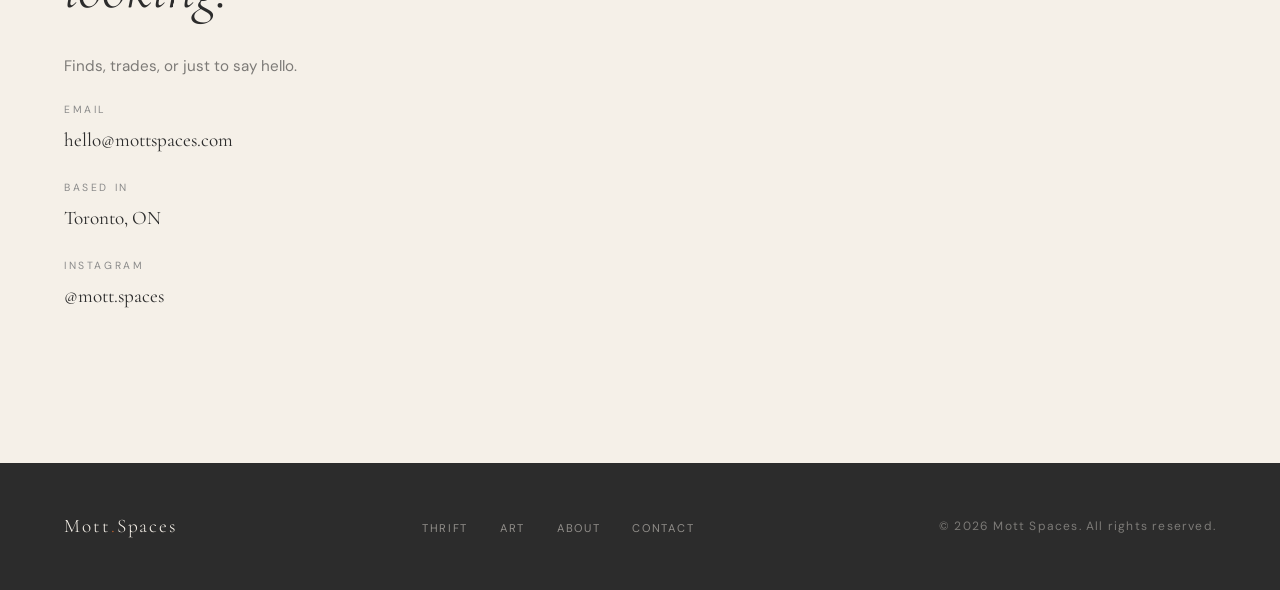
==== commit c261836d: "copy: contact heading — 'Always looking.' replaces agency-speak" ====
--- a/index.html
+++ b/index.html
@@ -222,7 +222,8 @@
   <section id="contact">
     <div>
       <span class="section-label reveal">Contact</span>
-      <h2 class="section-title reveal reveal-delay-1">Let's make<br><em>something.</em></h2>
+      <h2 class="section-title reveal reveal-delay-1">Always<br><em>looking.</em></h2>
+      <p class="section-sub reveal reveal-delay-1" style="margin-top:0.5rem;margin-bottom:1.5rem;opacity:0.6;font-size:0.95rem;">Finds, trades, or just to say hello.</p>
       <div class="contact-detail reveal reveal-delay-2">
         <label>Email</label>
         <a href="mailto:hello@mottspaces.com">hello@mottspaces.com</a>
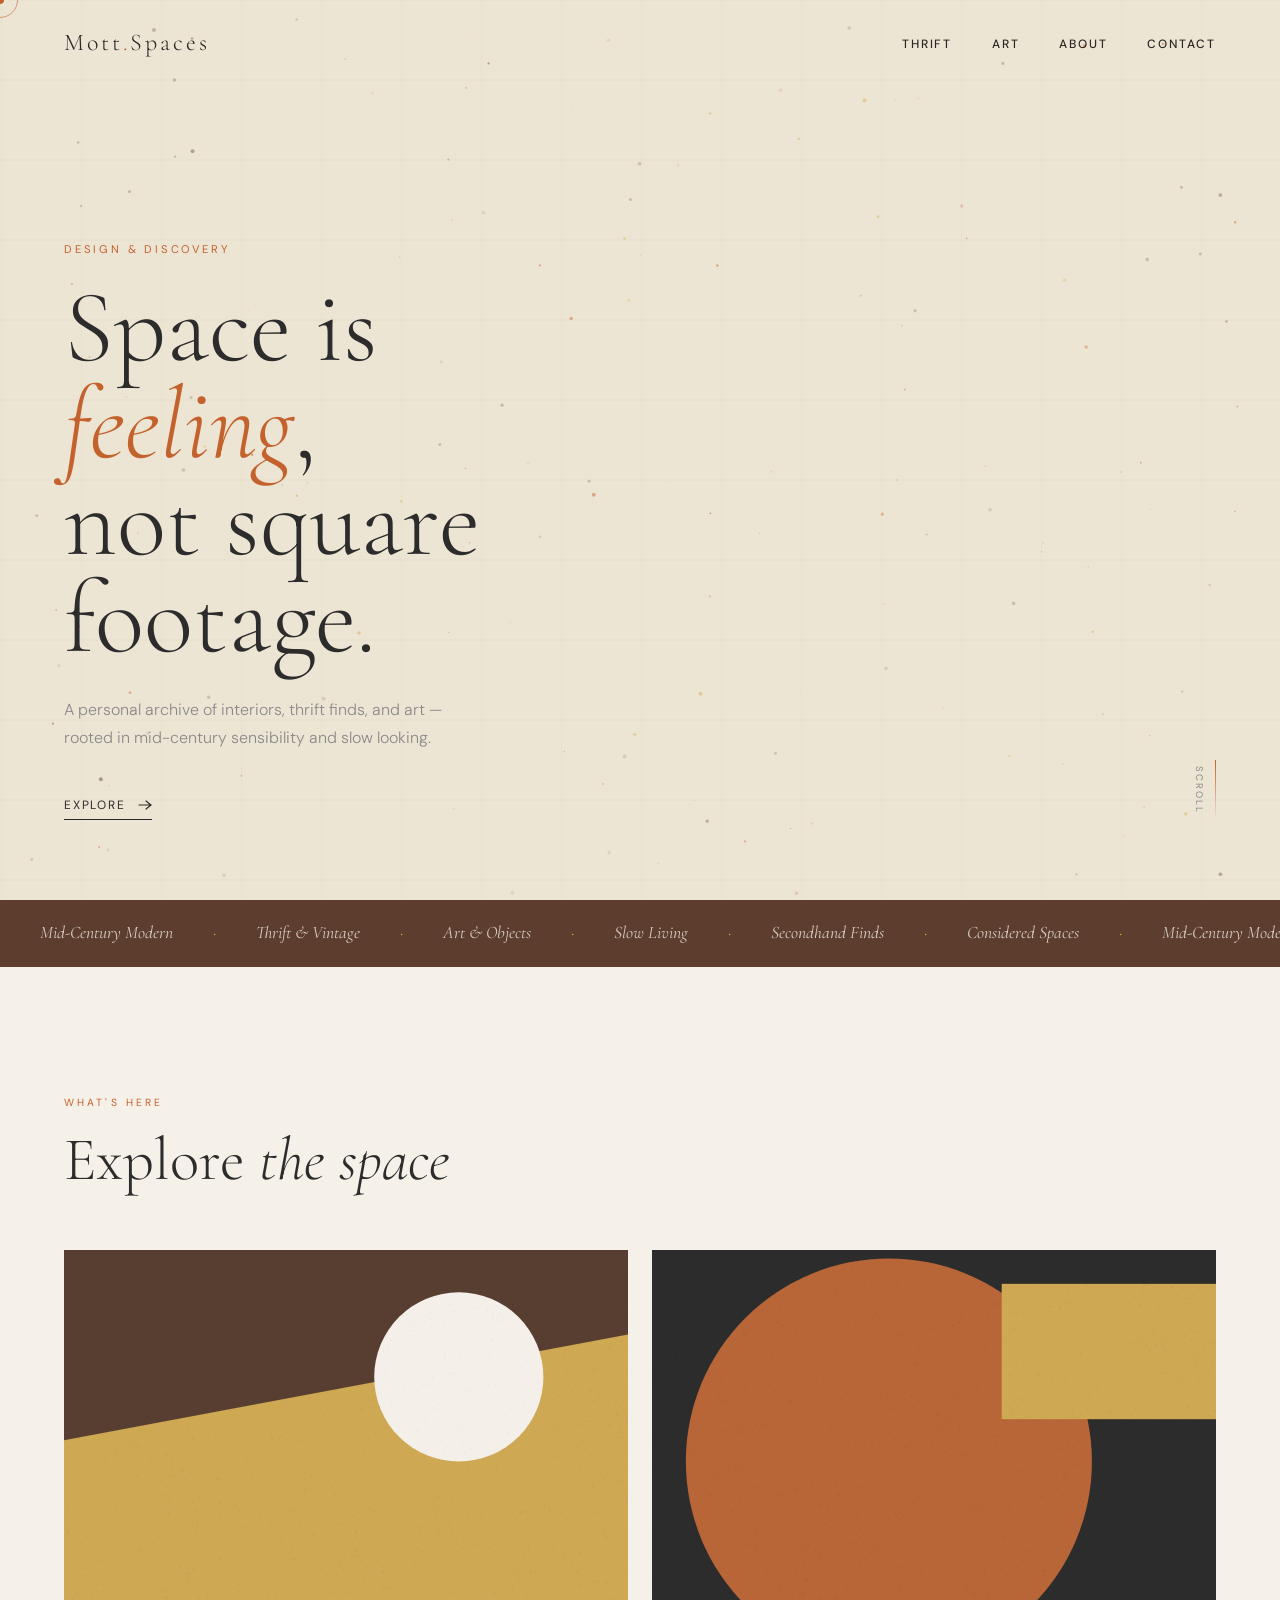
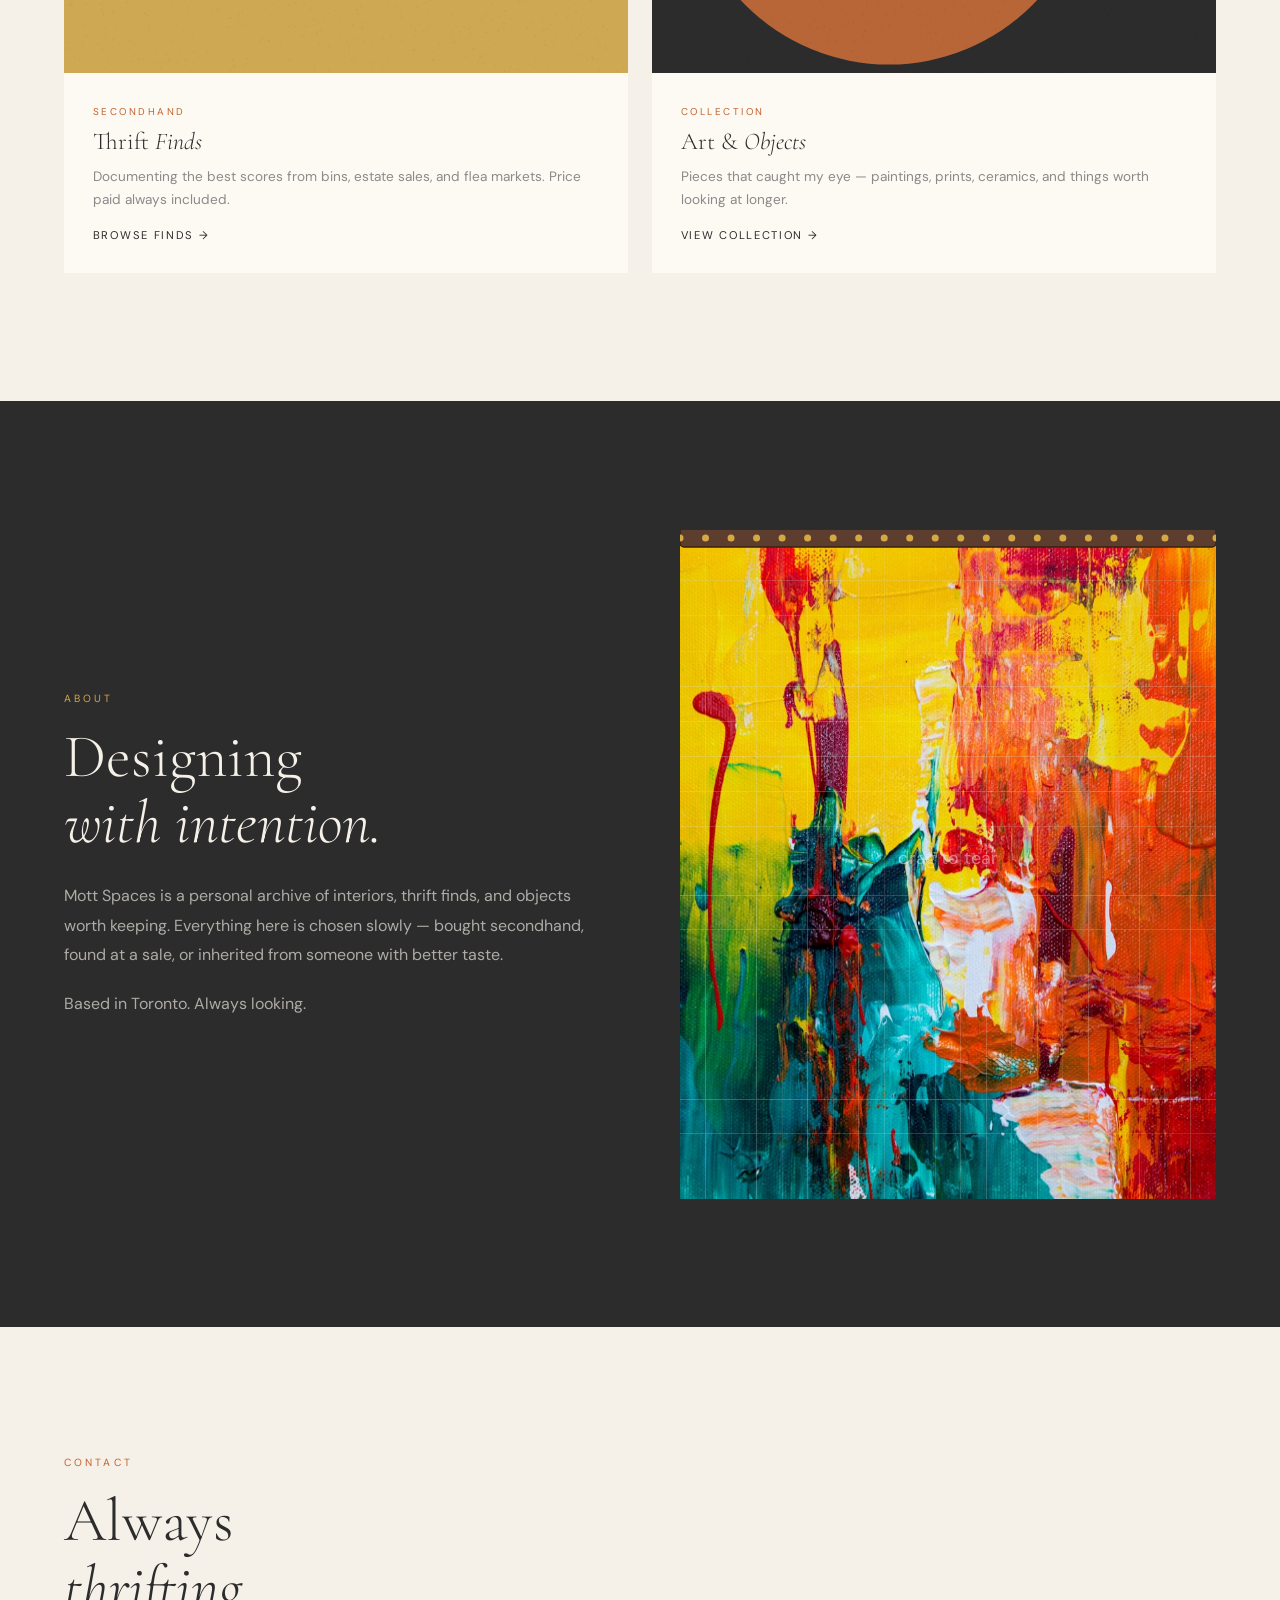
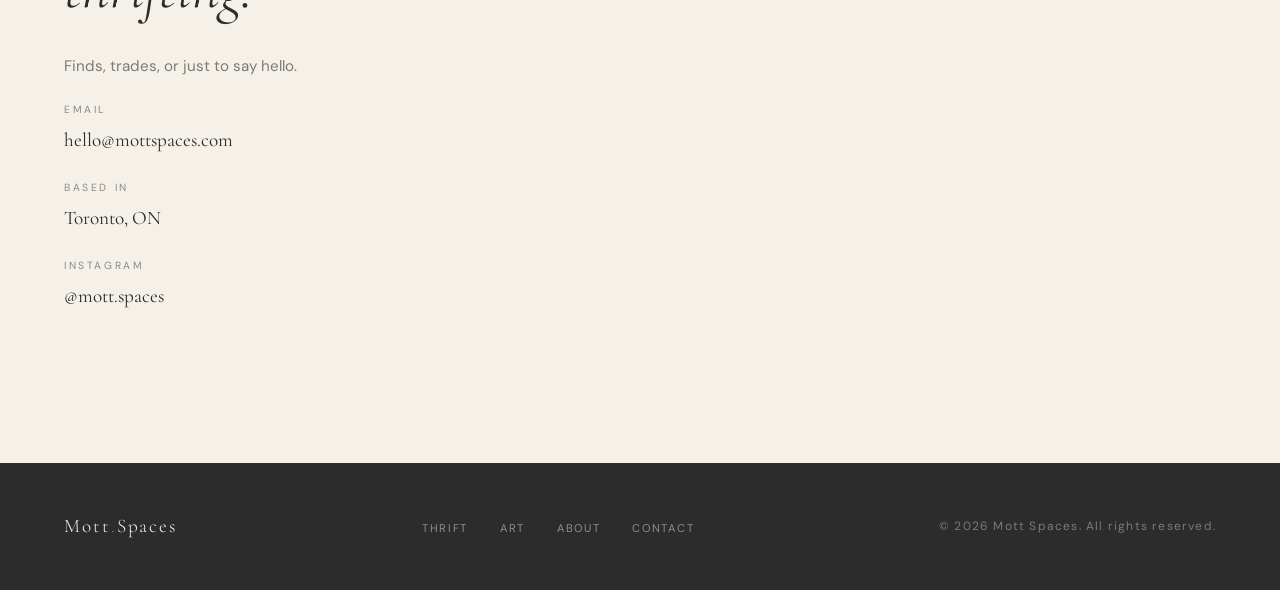
==== commit 3b4dcec2: "copy: contact heading -> 'Always thrifting.'" ====
--- a/index.html
+++ b/index.html
@@ -222,7 +222,7 @@
   <section id="contact">
     <div>
       <span class="section-label reveal">Contact</span>
-      <h2 class="section-title reveal reveal-delay-1">Always<br><em>looking.</em></h2>
+      <h2 class="section-title reveal reveal-delay-1">Always<br><em>thrifting.</em></h2>
       <p class="section-sub reveal reveal-delay-1" style="margin-top:0.5rem;margin-bottom:1.5rem;opacity:0.6;font-size:0.95rem;">Finds, trades, or just to say hello.</p>
       <div class="contact-detail reveal reveal-delay-2">
         <label>Email</label>
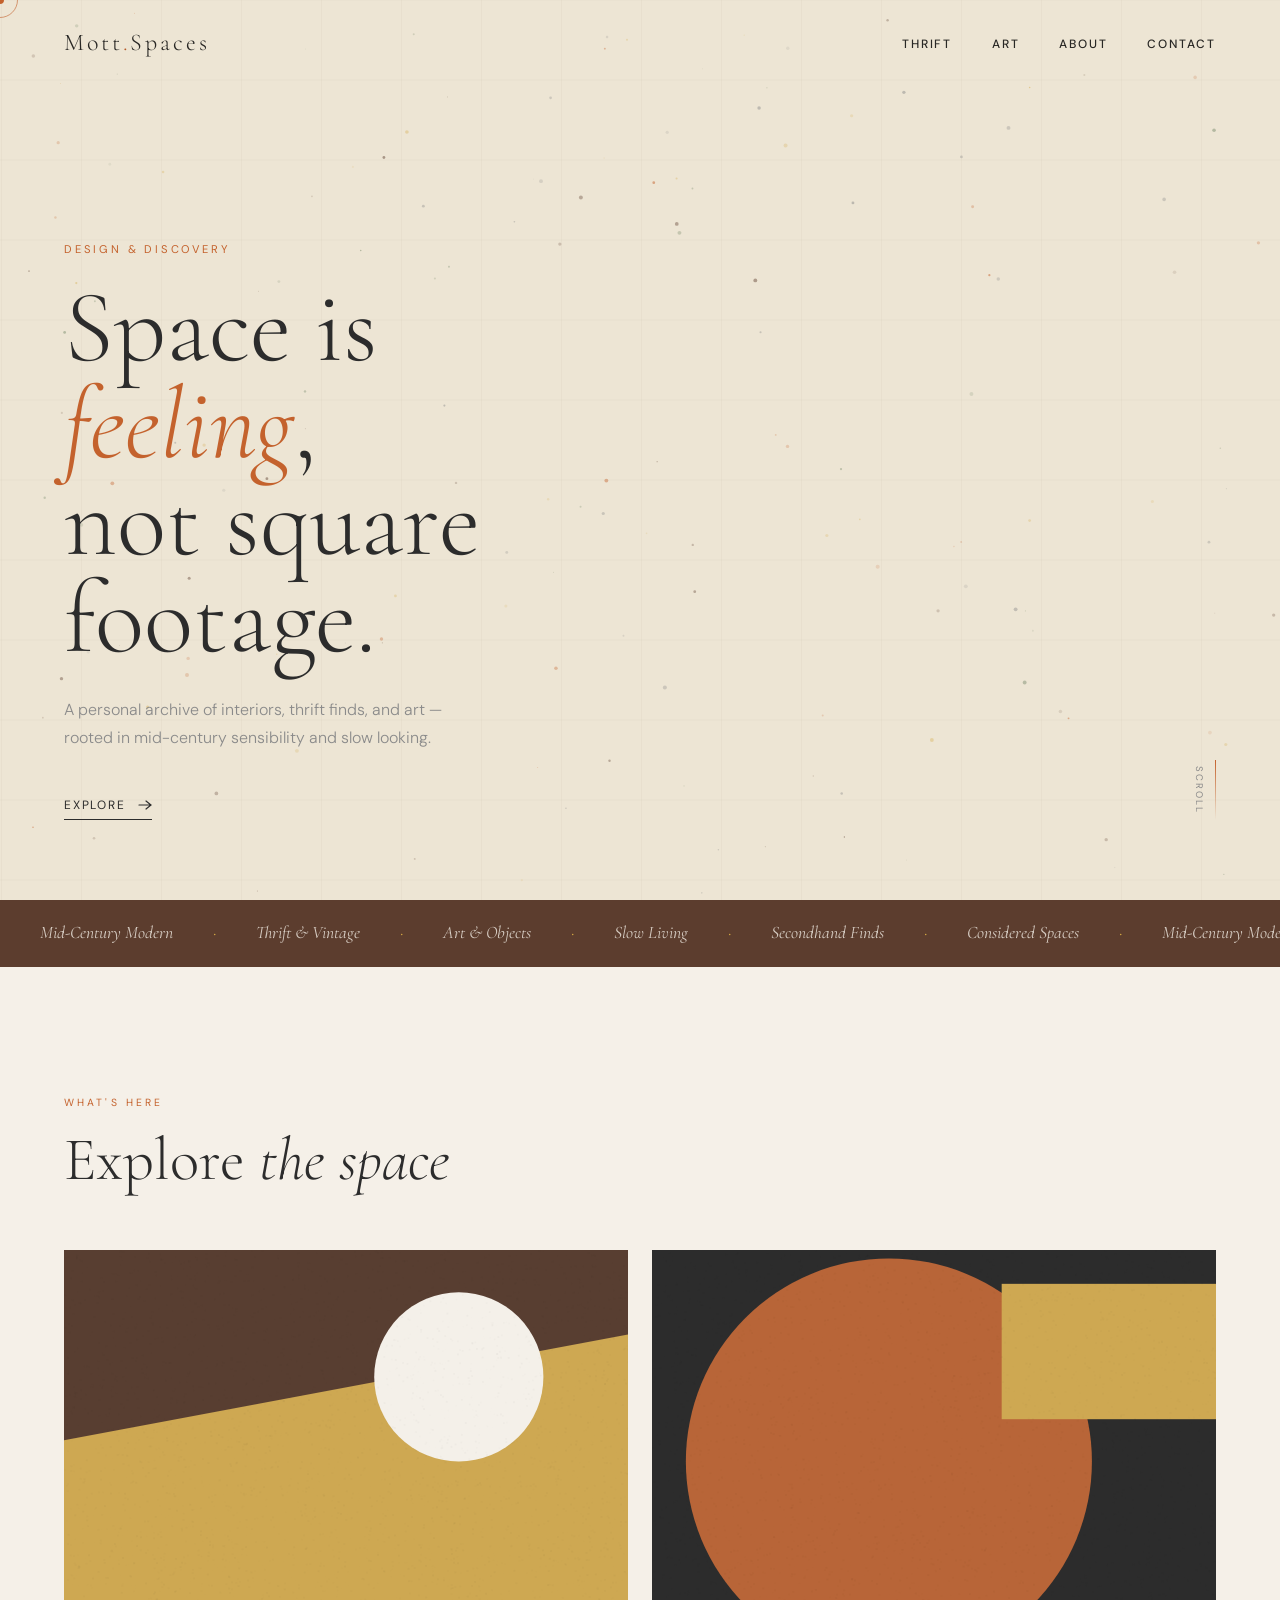
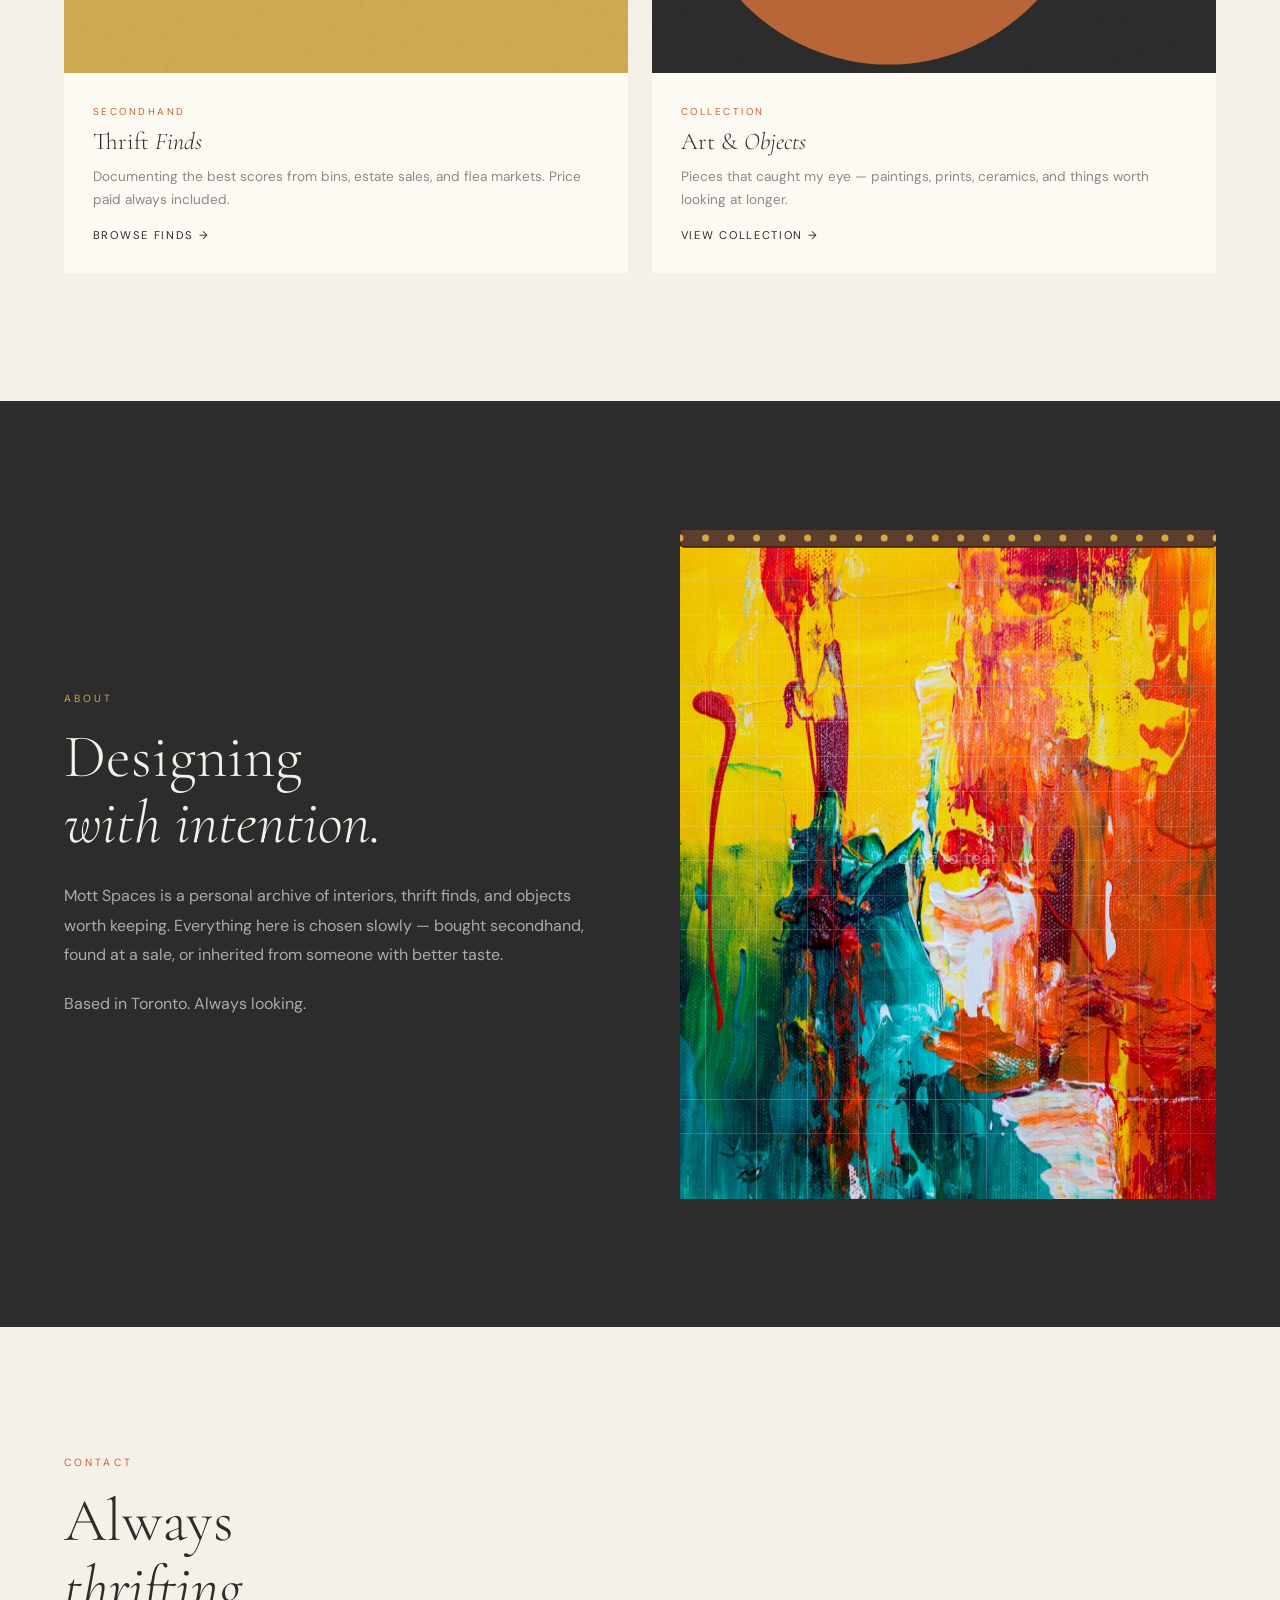
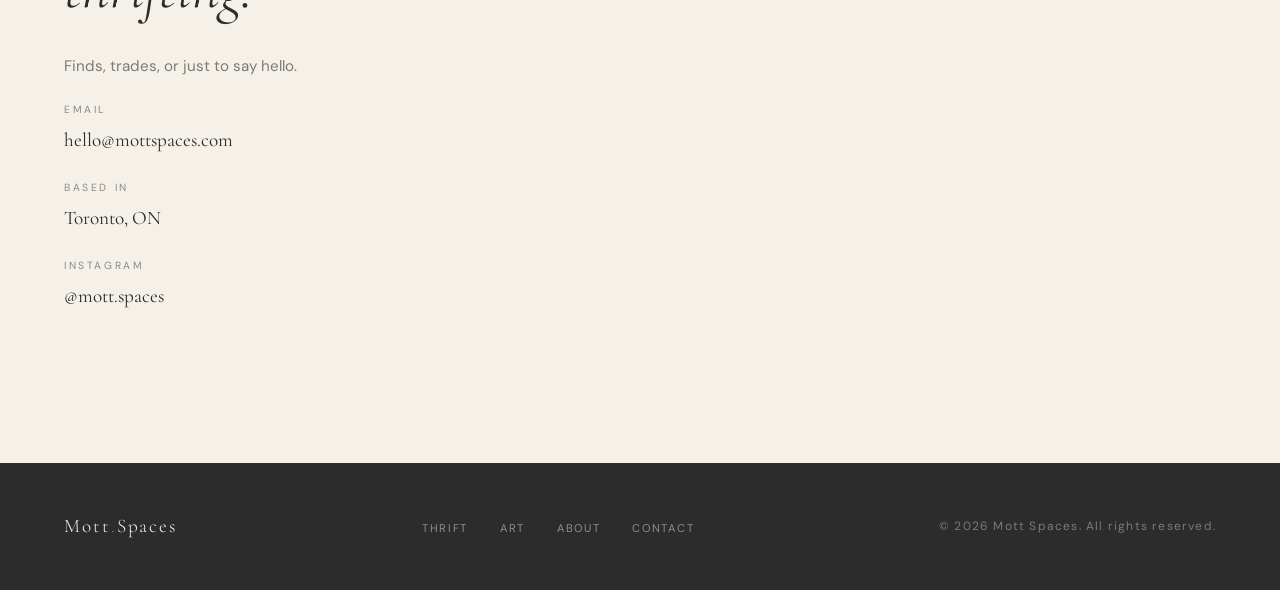
==== commit c455d706: "fix: logo links to /MottSpaces/ not / (GitHub Pages repo subfolder)" ====
--- a/index.html
+++ b/index.html
@@ -120,7 +120,7 @@
 
   <!-- ── NAV ─────────────────────────────────── -->
   <nav>
-    <a href="/" class="nav-logo">Mott<span>.</span>Spaces</a>
+    <a href="/MottSpaces/" class="nav-logo">Mott<span>.</span>Spaces</a>
     <ul class="nav-links">
       <li><a href="thrift/index.html">Thrift</a></li>
       <li><a href="art/index.html">Art</a></li>
